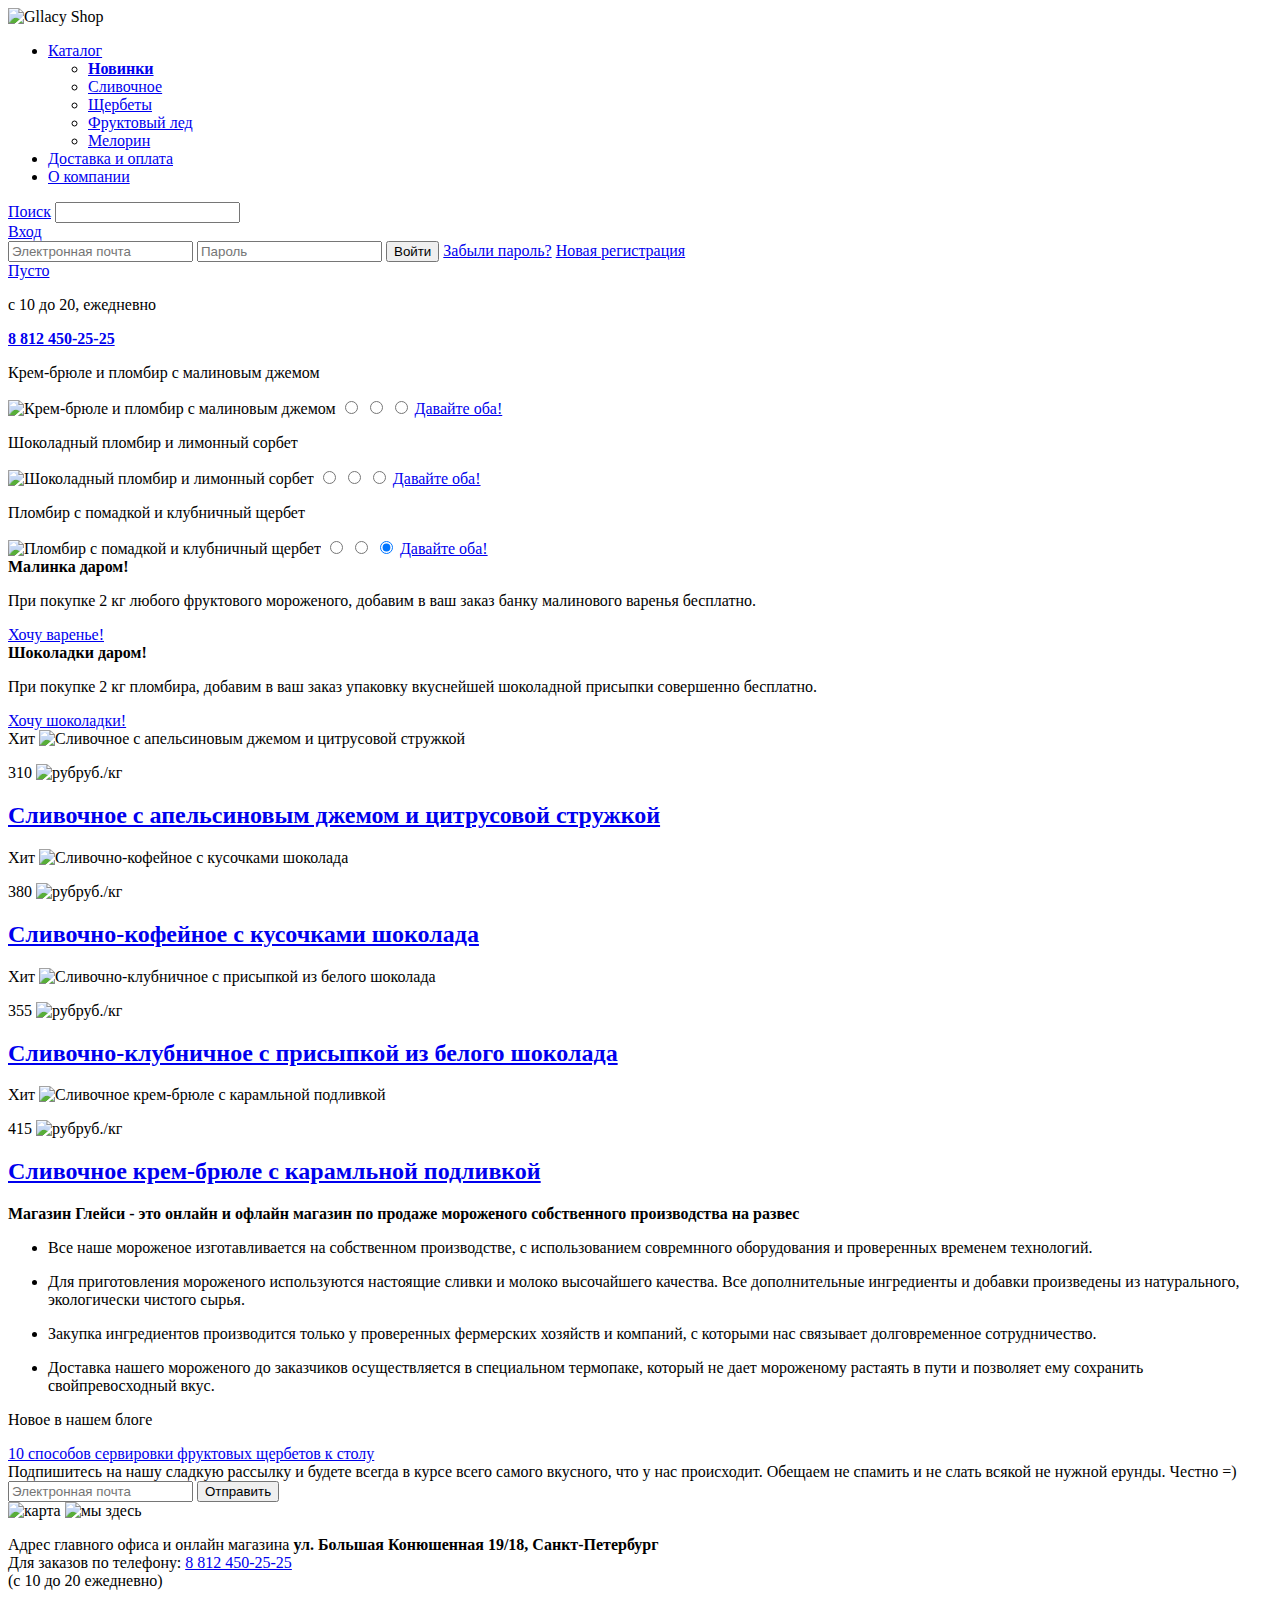
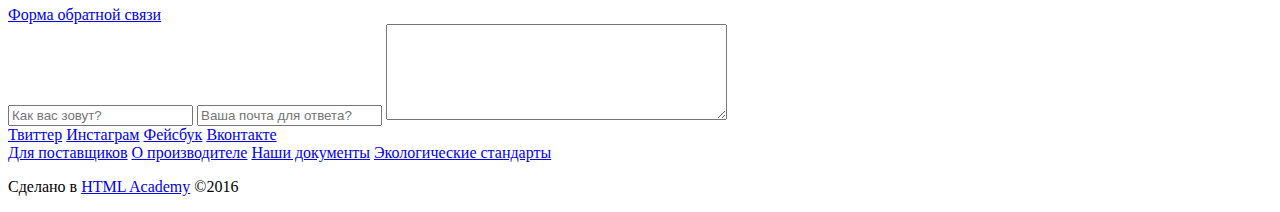
==== index.html @ 8a1d96fb "изменения" ====
<!DOCTYPE html>
<html lang="ru">
  <head>
    <meta charset="utf-8">
    <title>Gllacy Shop</title>
  </head>
  <body>
    <header class="main-header">
      <div class="container">
        <div class="main-logo">
          <img src="http://placehold.it/150x100" alt="Gllacy Shop">
        </div>
		<nav class="main-navigation">
		  <ul>
			<li>
			  <a href="#">Каталог</a>
			  <ul>
				<li>
				  <a href="#"><b>Новинки</b></a>
				</li>
				<li>
				  <a href="#">Сливочное</a>
				</li>
				<li>
				  <a href="#" class="catalog-activ">Щербеты</a>
				</li>
				<li>
				  <a href="#">Фруктовый лед</a>
				</li>
				<li>
				  <a href="#">Мелорин</a>
				</li>
			  </ul>
            </li>
            <li>
              <a href="#">Доставка и оплата</a>
            </li>
            <li>
              <a href="#">О компании</a>
            </li>
          </ul>
        </nav>
        <div class="user-block">
          <div class="search">
	        <a class="search" href="#"><span>Поиск</span></a>
            <label for="search" name="search" placeholder="Что ищем?">
              <input type="search" name="search" id="search">
            </label>
          </div>
          <div class="entrance">
            <a class="login" href="#">Вход</a>		  
            <form action="URL" method="post" class="entrance">
              <label for="email" name="email">
                <input type="email" name="email" id="email" required placeholder="Электронная почта">
              </label>
              <label for="password" name="password">
                <input type="text" name="password" id="password" required placeholder="Пароль">
              </label>
              <button type="submit" class="btn entrance-btn" value="Войти">Войти</button>
              <a href="#">Забыли пароль?</a> 
              <a href="#">Новая регистрация</a>            
            </form> 
          </div>  
          <div class="basket-list">
            <a class="basket" href="#">Пусто</a>
          </div>
        </div>
	    <section class="header-contacts">
          <p>с 10 до 20, ежедневно</p>
          <a href="tel:+78124502525"><b>8 812 450-25-25</b></a>
        </section>
      </div>
    </header>
    <main class="container">
	  <div class="main-slider" id="slider">
		<div class="slider-1">
		  <p>Крем-брюле и пломбир с малиновым джемом</p>
	      <img src="http://placehold.it/150x100" alt="Крем-брюле и пломбир с малиновым джемом">		     
		  <label for="slide-1" name="slider">
			<input type="radio" name="slider" id="slide-1" checked>
		  </label>
		  <label for="slide-2" name="slider">			
            <input type="radio" name="slider" id="slide-2">
		  </label>			  
		  <label for="slide-3" name="slider">			  
            <input type="radio" name="slider" id="slide-3">
		  </label>
          <a class="two" href="#">Давайте оба!</a>			
		</div>
		<div class="slider-1">
		  <p>Шоколадный пломбир и лимонный сорбет</p>
	      <img src="http://placehold.it/150x100" alt="Шоколадный пломбир и лимонный сорбет">		     
		  <label for="slide-1" name="slider">
			<input type="radio" name="slider" id="slide-1">
	      </label>
		  <label for="slide-2" name="slider">			
            <input type="radio" name="slider" id="slide-2" checked>
		  </label>			  
		  <label for="slide-3" name="slider">			  
            <input type="radio" name="slider" id="slide-3">
	      </label>
          <a class="two" href="#">Давайте оба!</a>			
		</div>
		<div class="slider-1">
		  <p>Пломбир с помадкой и клубничный щербет</p>
		  <img src="http://placehold.it/150x100" alt="Пломбир с помадкой и клубничный щербет">		     
		  <label for="slide-1" name="slider">
			<input type="radio" name="slider" id="slide-1">
		  </label>
		  <label for="slide-2" name="slider">			
            <input type="radio" name="slider" id="slide-2">
		  </label>			  
		  <label for="slide-3" name="slider">			  
            <input type="radio" name="slider" id="slide-3" checked>
		  </label>
          <a class="two" href="#">Давайте оба!</a>			
		</div>	      
      </div>     
      <section class="hits">
		<div class="hits-item">
		  <b class="hits-name">Малинка даром!</b>
          <p>При покупке 2 кг любого фруктового мороженого, добавим в ваш заказ банку малинового варенья бесплатно.</p>
          <a class="btn hits-btn" href="#">Хочу варенье!</a>
        </div>
        <div class="hits-item">
		  <b class="hits-name">Шоколадки даром!</b>
          <p>При покупке 2 кг пломбира, добавим в ваш заказ упаковку вкуснейшей шоколадной присыпки совершенно бесплатно.</p>
          <a class="btn hits-btn" href="#">Хочу шоколадки!</a>
        </div>
      </section>
      <section class="hit-items">
		<article>
		  <span class="hit">Хит</span>
          <img src="http://placehold.it/150x100" alt="Сливочное с апельсиновым джемом и цитрусовой стружкой">
		  <p>310 <img src="/img/ruble.png" class="ruble-img" alt="руб"><span class="dot">руб.</span>/кг</p> 
          <h2 class="hit-items-product"><a href="#" class="category">Сливочное с апельсиновым джемом и цитрусовой стружкой</a></h2>	
        </article>
        <article>
		  <span class="hit">Хит</span>
          <img src="http://placehold.it/150x100" alt="Сливочно-кофейное с кусочками шоколада">
          <p>380 <img src="/img/ruble.png" class="ruble-img" alt="руб"><span class="dot">руб.</span>/кг</p>
          <h2 class="hit-items-product"><a href="#" class="category">Сливочно-кофейное с кусочками шоколада</a></h2>
        </article>
        <article>
		  <span class="hit">Хит</span>
          <img src="http://placehold.it/150x100" alt="Сливочно-клубничное с присыпкой из белого шоколада">
          <p>355 <img src="/img/ruble.png" class="ruble-img" alt="руб"><span class="dot">руб.</span>/кг</p>
          <h2 class="hit-items-product"><a href="#" class="category">Сливочно-клубничное с присыпкой из белого шоколада</a></h2>
        </article>
        <article>
		  <span class="hit">Хит</span>
          <img src="http://placehold.it/150x100" alt="Сливочное крем-брюле с карамльной подливкой">
          <p>415 <img src="/img/ruble.png" class="ruble-img" alt="руб"><span class="dot">руб.</span>/кг</p>
          <h2 class="hit-items-product"><a href="#" class="category">Сливочное крем-брюле с карамльной подливкой</a></h2>
        </article>
      </section>
      <section class="features">
		<b class="feature-title">Магазин Глейси - это онлайн и офлайн магазин по продаже мороженого собственного производства на развес</b>
		  <ul>
			<li>
			  <p class="feature-item">Все наше мороженое изготавливается на собственном производстве, с использованием совремнного оборудования и проверенных временем технологий.</p>
            </li>
            <li>
              <p class="feature-item">Для приготовления мороженого используются настоящие сливки и молоко высочайшего качества. Все дополнительные ингредиенты и добавки произведены из натурального, экологически чистого сырья.</p>
            </li>
            <li>
              <p class="feature-item">Закупка ингредиентов производится только у проверенных фермерских хозяйств и компаний, с которыми нас связывает долговременное сотрудничество.</p>
            </li>
            <li>
              <p class="feature-item">Доставка нашего мороженого до заказчиков осуществляется в специальном термопаке, который не дает мороженому растаять в пути и позволяет ему сохранить свойпревосходный вкус.</p>
            </li>
	      </ul>
      </section>
      <article class="new">
		<p>Новое в нашем блоге</p>
		  <a href="#">10 способов сервировки фруктовых щербетов к столу</a>
      </article>
      <form class="feedback">
		<label for="email">Подпишитесь на нашу сладкую рассылку и будете всегда в курсе всего самого вкусного, что у нас происходит. Обещаем не спамить и не слать всякой не нужной ерунды. Честно =)</label>
        <input type="text" name="email" id="email" placeholder="Электронная почта">
        <button type="submit" value="Отправить">Отправить</button>
      </form>
	  <div class="map">
		<img src="http://placehold.it/150x100" alt="карта">
		<img src="http://placehold.it/150x100" alt="мы здесь">
	  </div>
      <div class="contacts">
		<p>Адрес главного офиса и онлайн магазина <b>ул. Большая Конюшенная 19/18, Санкт-Петербург</b><br>
           Для заказов по телефону:
          <a href="tel:+78124502525">8 812 450-25-25</a><br>
          (с 10 до 20 ежедневно)
		</p>
        <a class="btn contacts-btn" href="#">Форма обратной связи</a>
		<form action="URL" method="post">
		  <label for="user-name" name="user-name">
		    <input type="text" id="user-name" name="user-name" placeholder="Как вас зовут?">
		  </label>
		  <label for="user-email" name="user-email">
			<input type="email" id="user-email" name="user-email" placeholder="Ваша почта для ответа?">
		  </label>
		  <textarea rows="6" cols="40" name="user-text" placeholder="Напишите что-нибудь...">
		  </textarea>
		</form>
      </div>
    </main>
    <footer class="main-footer">
      <div class="container">
        <section class="footer-social">
          <a class="social-btn social-btn-tw" href="#">Твиттер</a>
          <a class="social-btn social-btn-inst" href="#">Инстаграм</a>
          <a class="social-btn social-btn-fb" href="#">Фейсбук</a>
          <a class="social-btn social-btn-vk" href="#">Вконтакте</a>        
        </section>
        <nav>
          <a href="#" class="activ">Для поставщиков</a>
          <a href="#">О производителе</a>
          <a href="#">Наши документы</a>
          <a href="#">Экологические стандарты</a>
        </nav>
        <section class="footer-copyright">
          <p>Сделано в
            <a class="btn" href="https://htmlacademy.ru">HTML Academy</a>
            <span class="ruble_sign">&copy;</span>2016
	      </p>
        </section>
	  </div>
    </footer>
  </body>
</html>
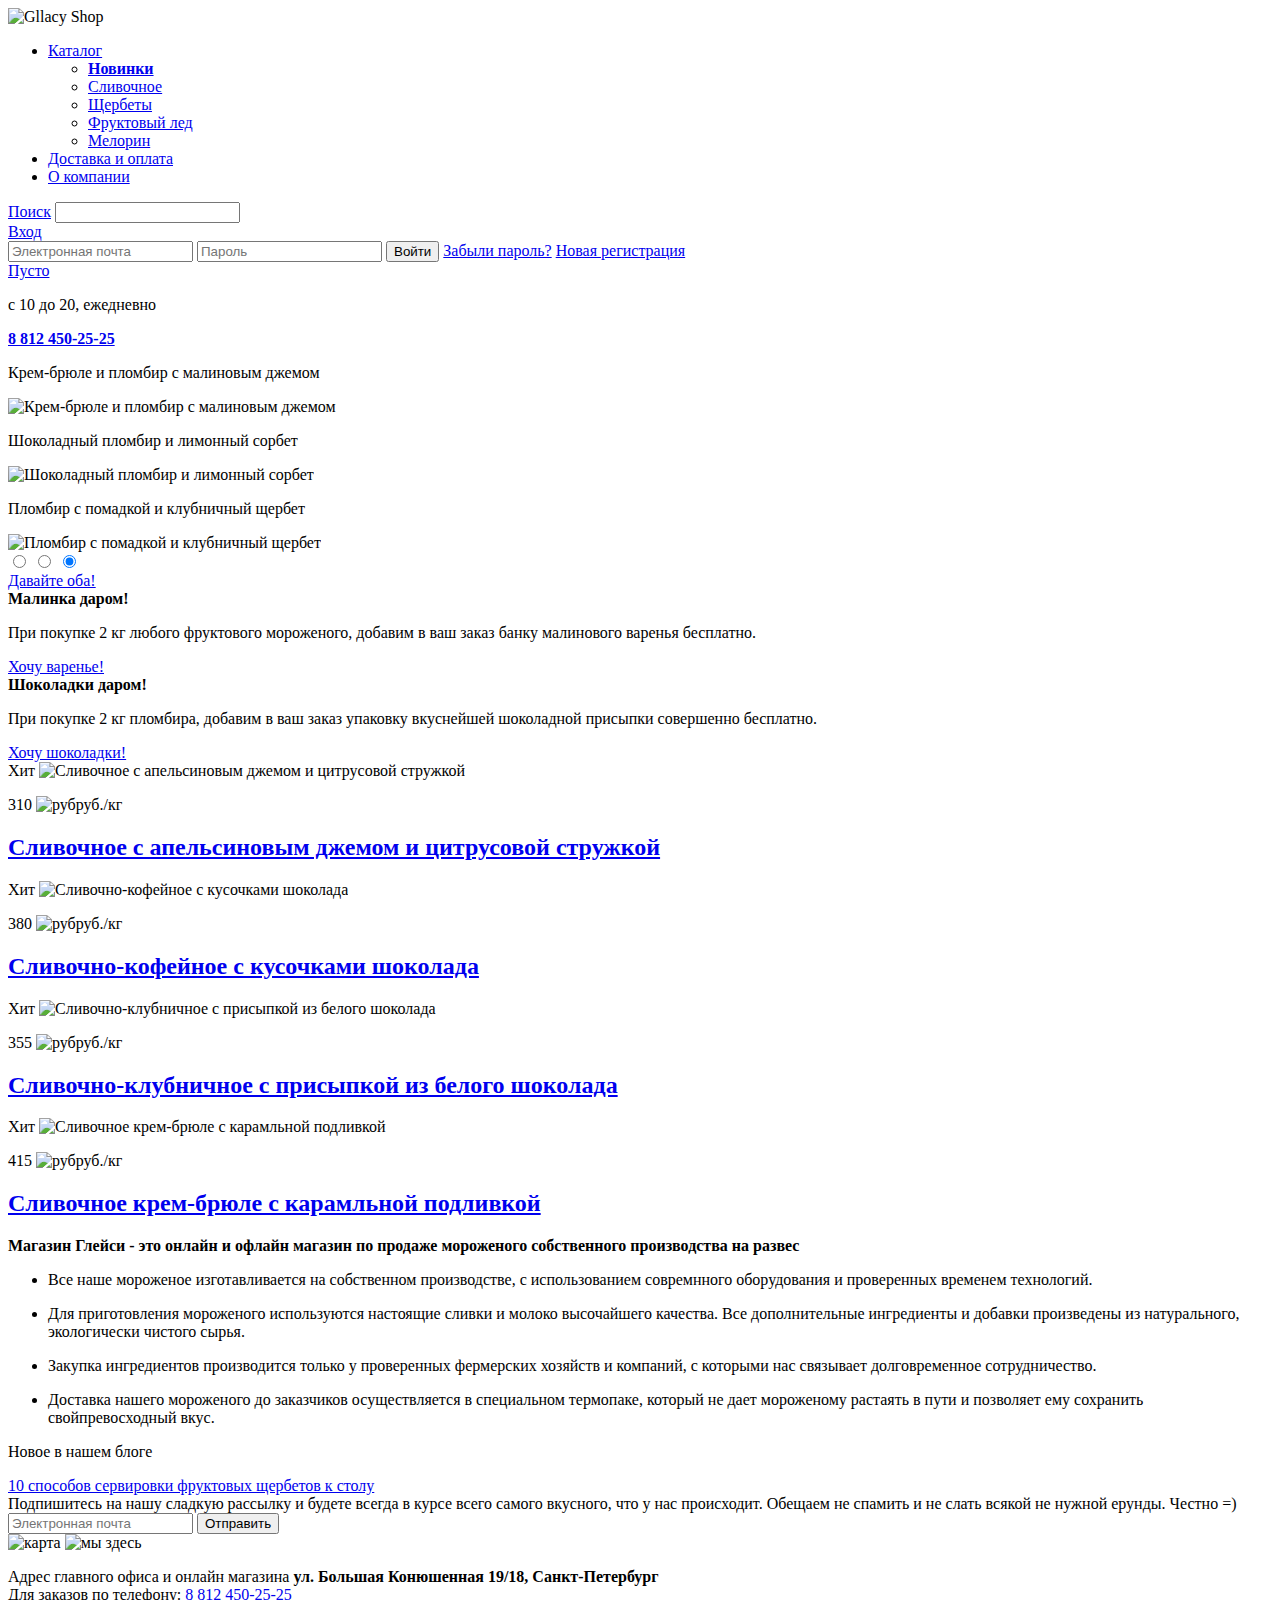
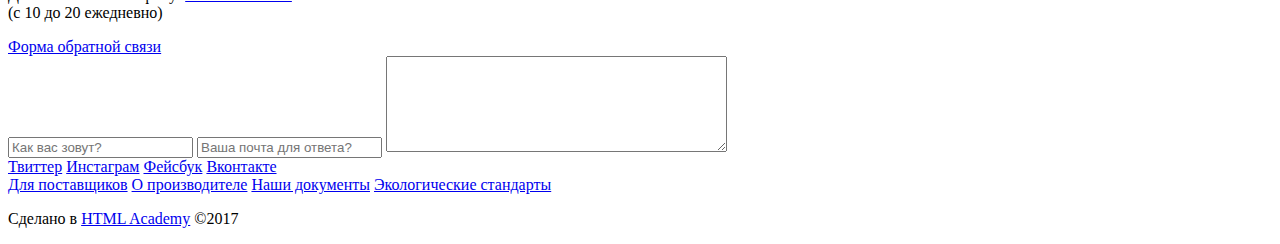
==== commit c914cd0a: "исправления2" ====
--- a/index.html
+++ b/index.html
@@ -1,229 +1,213 @@
 <!DOCTYPE html>
 <html lang="ru">
-  <head>
-    <meta charset="utf-8">
-    <title>Gllacy Shop</title>
-  </head>
-  <body>
-    <header class="main-header">
-      <div class="container">
-        <div class="main-logo">
-          <img src="http://placehold.it/150x100" alt="Gllacy Shop">
+
+<head>
+  <meta charset="utf-8">
+  <title>Gllacy Shop</title>
+</head>
+
+<body>
+  <header class="main-header">
+    <div class="container">
+      <div class="main-logo">
+        <img src="http://placehold.it/150x100" alt="Gllacy Shop">
+      </div>
+      <nav class="main-navigation">
+        <ul>
+          <li>
+            <a href="#">Каталог</a>
+            <ul>
+              <li>
+                <a href="#"><b>Новинки</b></a>
+              </li>
+              <li>
+                <a href="#">Сливочное</a>
+              </li>
+              <li>
+                <a href="#" class="catalog-activ">Щербеты</a>
+              </li>
+              <li>
+                <a href="#">Фруктовый лед</a>
+              </li>
+              <li>
+                <a href="#">Мелорин</a>
+              </li>
+            </ul>
+          </li>
+          <li>
+            <a href="#">Доставка и оплата</a>
+          </li>
+          <li>
+            <a href="#">О компании</a>
+          </li>
+        </ul>
+      </nav>
+      <div class="user-block">
+        <div class="search">
+          <a class="search" href="#"><span>Поиск</span></a>
+          <label for="search" name="search" placeholder="Что ищем?">
+            <input type="search" name="search" id="search">
+          </label>
         </div>
-		<nav class="main-navigation">
-		  <ul>
-			<li>
-			  <a href="#">Каталог</a>
-			  <ul>
-				<li>
-				  <a href="#"><b>Новинки</b></a>
-				</li>
-				<li>
-				  <a href="#">Сливочное</a>
-				</li>
-				<li>
-				  <a href="#" class="catalog-activ">Щербеты</a>
-				</li>
-				<li>
-				  <a href="#">Фруктовый лед</a>
-				</li>
-				<li>
-				  <a href="#">Мелорин</a>
-				</li>
-			  </ul>
-            </li>
-            <li>
-              <a href="#">Доставка и оплата</a>
-            </li>
-            <li>
-              <a href="#">О компании</a>
-            </li>
-          </ul>
-        </nav>
-        <div class="user-block">
-          <div class="search">
-	        <a class="search" href="#"><span>Поиск</span></a>
-            <label for="search" name="search" placeholder="Что ищем?">
-              <input type="search" name="search" id="search">
+        <div class="entrance">
+          <a class="login" href="#">Вход</a>
+          <form action="URL" method="post" class="entrance">
+            <label for="email" name="email">
+              <input type="email" name="email" id="email" required placeholder="Электронная почта">
             </label>
-          </div>
-          <div class="entrance">
-            <a class="login" href="#">Вход</a>		  
-            <form action="URL" method="post" class="entrance">
-              <label for="email" name="email">
-                <input type="email" name="email" id="email" required placeholder="Электронная почта">
-              </label>
-              <label for="password" name="password">
-                <input type="text" name="password" id="password" required placeholder="Пароль">
-              </label>
-              <button type="submit" class="btn entrance-btn" value="Войти">Войти</button>
-              <a href="#">Забыли пароль?</a> 
-              <a href="#">Новая регистрация</a>            
-            </form> 
-          </div>  
-          <div class="basket-list">
-            <a class="basket" href="#">Пусто</a>
-          </div>
+            <label for="password" name="password">
+              <input type="text" name="password" id="password" required placeholder="Пароль">
+            </label>
+            <button type="submit" class="btn entrance-btn" value="Войти">Войти</button>
+            <a href="#">Забыли пароль?</a>
+            <a href="#">Новая регистрация</a>
+          </form>
         </div>
-	    <section class="header-contacts">
-          <p>с 10 до 20, ежедневно</p>
-          <a href="tel:+78124502525"><b>8 812 450-25-25</b></a>
-        </section>
-      </div>
-    </header>
-    <main class="container">
-	  <div class="main-slider" id="slider">
-		<div class="slider-1">
-		  <p>Крем-брюле и пломбир с малиновым джемом</p>
-	      <img src="http://placehold.it/150x100" alt="Крем-брюле и пломбир с малиновым джемом">		     
-		  <label for="slide-1" name="slider">
-			<input type="radio" name="slider" id="slide-1" checked>
-		  </label>
-		  <label for="slide-2" name="slider">			
-            <input type="radio" name="slider" id="slide-2">
-		  </label>			  
-		  <label for="slide-3" name="slider">			  
-            <input type="radio" name="slider" id="slide-3">
-		  </label>
-          <a class="two" href="#">Давайте оба!</a>			
-		</div>
-		<div class="slider-1">
-		  <p>Шоколадный пломбир и лимонный сорбет</p>
-	      <img src="http://placehold.it/150x100" alt="Шоколадный пломбир и лимонный сорбет">		     
-		  <label for="slide-1" name="slider">
-			<input type="radio" name="slider" id="slide-1">
-	      </label>
-		  <label for="slide-2" name="slider">			
-            <input type="radio" name="slider" id="slide-2" checked>
-		  </label>			  
-		  <label for="slide-3" name="slider">			  
-            <input type="radio" name="slider" id="slide-3">
-	      </label>
-          <a class="two" href="#">Давайте оба!</a>			
-		</div>
-		<div class="slider-1">
-		  <p>Пломбир с помадкой и клубничный щербет</p>
-		  <img src="http://placehold.it/150x100" alt="Пломбир с помадкой и клубничный щербет">		     
-		  <label for="slide-1" name="slider">
-			<input type="radio" name="slider" id="slide-1">
-		  </label>
-		  <label for="slide-2" name="slider">			
-            <input type="radio" name="slider" id="slide-2">
-		  </label>			  
-		  <label for="slide-3" name="slider">			  
-            <input type="radio" name="slider" id="slide-3" checked>
-		  </label>
-          <a class="two" href="#">Давайте оба!</a>			
-		</div>	      
-      </div>     
-      <section class="hits">
-		<div class="hits-item">
-		  <b class="hits-name">Малинка даром!</b>
-          <p>При покупке 2 кг любого фруктового мороженого, добавим в ваш заказ банку малинового варенья бесплатно.</p>
-          <a class="btn hits-btn" href="#">Хочу варенье!</a>
+        <div class="basket-list">
+          <a class="basket" href="#">Пусто</a>
         </div>
-        <div class="hits-item">
-		  <b class="hits-name">Шоколадки даром!</b>
-          <p>При покупке 2 кг пломбира, добавим в ваш заказ упаковку вкуснейшей шоколадной присыпки совершенно бесплатно.</p>
-          <a class="btn hits-btn" href="#">Хочу шоколадки!</a>
-        </div>
+      </div>
+      <section class="header-contacts">
+        <p>с 10 до 20, ежедневно</p>
+        <a href="tel:+78124502525"><b>8 812 450-25-25</b></a>
       </section>
-      <section class="hit-items">
-		<article>
-		  <span class="hit">Хит</span>
-          <img src="http://placehold.it/150x100" alt="Сливочное с апельсиновым джемом и цитрусовой стружкой">
-		  <p>310 <img src="/img/ruble.png" class="ruble-img" alt="руб"><span class="dot">руб.</span>/кг</p> 
-          <h2 class="hit-items-product"><a href="#" class="category">Сливочное с апельсиновым джемом и цитрусовой стружкой</a></h2>	
-        </article>
-        <article>
-		  <span class="hit">Хит</span>
-          <img src="http://placehold.it/150x100" alt="Сливочно-кофейное с кусочками шоколада">
-          <p>380 <img src="/img/ruble.png" class="ruble-img" alt="руб"><span class="dot">руб.</span>/кг</p>
-          <h2 class="hit-items-product"><a href="#" class="category">Сливочно-кофейное с кусочками шоколада</a></h2>
-        </article>
-        <article>
-		  <span class="hit">Хит</span>
-          <img src="http://placehold.it/150x100" alt="Сливочно-клубничное с присыпкой из белого шоколада">
-          <p>355 <img src="/img/ruble.png" class="ruble-img" alt="руб"><span class="dot">руб.</span>/кг</p>
-          <h2 class="hit-items-product"><a href="#" class="category">Сливочно-клубничное с присыпкой из белого шоколада</a></h2>
-        </article>
-        <article>
-		  <span class="hit">Хит</span>
-          <img src="http://placehold.it/150x100" alt="Сливочное крем-брюле с карамльной подливкой">
-          <p>415 <img src="/img/ruble.png" class="ruble-img" alt="руб"><span class="dot">руб.</span>/кг</p>
-          <h2 class="hit-items-product"><a href="#" class="category">Сливочное крем-брюле с карамльной подливкой</a></h2>
-        </article>
+    </div>
+  </header>
+  <main class="container">
+    <div class="main-slider" id="slider">
+      <div class="slider-1">
+        <p>Крем-брюле и пломбир с малиновым джемом</p>
+        <img src="http://placehold.it/150x100" alt="Крем-брюле и пломбир с малиновым джемом">
+      </div>
+      <div class="slider-1">
+        <p>Шоколадный пломбир и лимонный сорбет</p>
+        <img src="http://placehold.it/150x100" alt="Шоколадный пломбир и лимонный сорбет">
+      </div>
+      <div class="slider-1">
+        <p>Пломбир с помадкой и клубничный щербет</p>
+        <img src="http://placehold.it/150x100" alt="Пломбир с помадкой и клубничный щербет">
+      </div>
+      <div class="slider-radio">
+        <label for="slide-1" name="slider">
+			    <input type="radio" name="slider" id="slide-1">
+		    </label>
+        <label for="slide-2" name="slider">
+          <input type="radio" name="slider" id="slide-2">
+		    </label>
+        <label for="slide-3" name="slider">
+          <input type="radio" name="slider" id="slide-3" checked>
+		    </label>
+      </div>
+      <a class="two" href="#">Давайте оба!</a>
+    </div>
+    <section class="hits">
+      <div class="hits-item">
+        <b class="hits-name">Малинка даром!</b>
+        <p>При покупке 2 кг любого фруктового мороженого, добавим в ваш заказ банку малинового варенья бесплатно.</p>
+        <a class="btn hits-btn" href="#">Хочу варенье!</a>
+      </div>
+      <div class="hits-item">
+        <b class="hits-name">Шоколадки даром!</b>
+        <p>При покупке 2 кг пломбира, добавим в ваш заказ упаковку вкуснейшей шоколадной присыпки совершенно бесплатно.</p>
+        <a class="btn hits-btn" href="#">Хочу шоколадки!</a>
+      </div>
+    </section>
+    <section class="hit-items">
+      <article>
+        <span class="hit">Хит</span>
+        <img src="http://placehold.it/150x100" alt="Сливочное с апельсиновым джемом и цитрусовой стружкой">
+        <p>310 <img src="/img/ruble.png" class="ruble-img" alt="руб"><span class="dot">руб.</span>/кг</p>
+        <h2 class="hit-items-product"><a href="#" class="category">Сливочное с апельсиновым джемом и цитрусовой стружкой</a></h2>
+      </article>
+      <article>
+        <span class="hit">Хит</span>
+        <img src="http://placehold.it/150x100" alt="Сливочно-кофейное с кусочками шоколада">
+        <p>380 <img src="/img/ruble.png" class="ruble-img" alt="руб"><span class="dot">руб.</span>/кг</p>
+        <h2 class="hit-items-product"><a href="#" class="category">Сливочно-кофейное с кусочками шоколада</a></h2>
+      </article>
+      <article>
+        <span class="hit">Хит</span>
+        <img src="http://placehold.it/150x100" alt="Сливочно-клубничное с присыпкой из белого шоколада">
+        <p>355 <img src="/img/ruble.png" class="ruble-img" alt="руб"><span class="dot">руб.</span>/кг</p>
+        <h2 class="hit-items-product"><a href="#" class="category">Сливочно-клубничное с присыпкой из белого шоколада</a></h2>
+      </article>
+      <article>
+        <span class="hit">Хит</span>
+        <img src="http://placehold.it/150x100" alt="Сливочное крем-брюле с карамльной подливкой">
+        <p>415 <img src="/img/ruble.png" class="ruble-img" alt="руб"><span class="dot">руб.</span>/кг</p>
+        <h2 class="hit-items-product"><a href="#" class="category">Сливочное крем-брюле с карамльной подливкой</a></h2>
+      </article>
+    </section>
+    <section class="features">
+      <b class="feature-title">Магазин Глейси - это онлайн и офлайн магазин по продаже мороженого собственного производства на развес</b>
+      <ul>
+        <li>
+          <p class="feature-item">Все наше мороженое изготавливается на собственном производстве, с использованием совремнного оборудования и проверенных временем технологий.</p>
+        </li>
+        <li>
+          <p class="feature-item">Для приготовления мороженого используются настоящие сливки и молоко высочайшего качества. Все дополнительные ингредиенты и добавки произведены из натурального, экологически чистого сырья.</p>
+        </li>
+        <li>
+          <p class="feature-item">Закупка ингредиентов производится только у проверенных фермерских хозяйств и компаний, с которыми нас связывает долговременное сотрудничество.</p>
+        </li>
+        <li>
+          <p class="feature-item">Доставка нашего мороженого до заказчиков осуществляется в специальном термопаке, который не дает мороженому растаять в пути и позволяет ему сохранить свойпревосходный вкус.</p>
+        </li>
+      </ul>
+    </section>
+    <article class="new">
+      <p>Новое в нашем блоге</p>
+      <a href="#">10 способов сервировки фруктовых щербетов к столу</a>
+    </article>
+    <form class="feedback">
+      <label for="email">Подпишитесь на нашу сладкую рассылку и будете всегда в курсе всего самого вкусного, что у нас происходит. Обещаем не спамить и не слать всякой не нужной ерунды. Честно =)
+        <input type="text" name="email" id="email" placeholder="Электронная почта">
+      </label>
+      <button type="submit" value="Отправить">Отправить</button>
+    </form>
+    <div class="map">
+      <img src="http://placehold.it/150x100" alt="карта">
+      <img src="http://placehold.it/150x100" alt="мы здесь">
+    </div>
+    <div class="contacts">
+      <p>Адрес главного офиса и онлайн магазина <b>ул. Большая Конюшенная 19/18, Санкт-Петербург</b><br> Для заказов по телефону:
+        <a href="tel:+78124502525">8 812 450-25-25</a><br> (с 10 до 20 ежедневно)
+      </p>
+      <a class="btn contacts-btn" href="#">Форма обратной связи</a>
+      <form action="URL" method="post">
+        <label for="user-name" name="user-name">
+		      <input type="text" id="user-name" name="user-name" placeholder="Как вас зовут?">
+		    </label>
+        <label for="user-email" name="user-email">
+			    <input type="email" id="user-email" name="user-email" placeholder="Ваша почта для ответа?">
+		    </label>
+        <textarea rows="6" cols="40" name="user-text" placeholder="Напишите что-нибудь...">
+		    </textarea>
+      </form>
+    </div>
+  </main>
+  <footer class="main-footer">
+    <div class="container">
+      <section class="footer-social">
+        <a class="social-btn social-btn-tw" href="#">Твиттер</a>
+        <a class="social-btn social-btn-inst" href="#">Инстаграм</a>
+        <a class="social-btn social-btn-fb" href="#">Фейсбук</a>
+        <a class="social-btn social-btn-vk" href="#">Вконтакте</a>
       </section>
-      <section class="features">
-		<b class="feature-title">Магазин Глейси - это онлайн и офлайн магазин по продаже мороженого собственного производства на развес</b>
-		  <ul>
-			<li>
-			  <p class="feature-item">Все наше мороженое изготавливается на собственном производстве, с использованием совремнного оборудования и проверенных временем технологий.</p>
-            </li>
-            <li>
-              <p class="feature-item">Для приготовления мороженого используются настоящие сливки и молоко высочайшего качества. Все дополнительные ингредиенты и добавки произведены из натурального, экологически чистого сырья.</p>
-            </li>
-            <li>
-              <p class="feature-item">Закупка ингредиентов производится только у проверенных фермерских хозяйств и компаний, с которыми нас связывает долговременное сотрудничество.</p>
-            </li>
-            <li>
-              <p class="feature-item">Доставка нашего мороженого до заказчиков осуществляется в специальном термопаке, который не дает мороженому растаять в пути и позволяет ему сохранить свойпревосходный вкус.</p>
-            </li>
-	      </ul>
+      <nav>
+        <a href="#" class="activ">Для поставщиков</a>
+        <a href="#">О производителе</a>
+        <a href="#">Наши документы</a>
+        <a href="#">Экологические стандарты</a>
+      </nav>
+      <section class="footer-copyright">
+        <p>Сделано в
+          <a class="btn" href="https://htmlacademy.ru">HTML Academy</a>
+          <span class="ruble_sign">&copy;</span>2017
+        </p>
       </section>
-      <article class="new">
-		<p>Новое в нашем блоге</p>
-		  <a href="#">10 способов сервировки фруктовых щербетов к столу</a>
-      </article>
-      <form class="feedback">
-		<label for="email">Подпишитесь на нашу сладкую рассылку и будете всегда в курсе всего самого вкусного, что у нас происходит. Обещаем не спамить и не слать всякой не нужной ерунды. Честно =)</label>
-        <input type="text" name="email" id="email" placeholder="Электронная почта">
-        <button type="submit" value="Отправить">Отправить</button>
-      </form>
-	  <div class="map">
-		<img src="http://placehold.it/150x100" alt="карта">
-		<img src="http://placehold.it/150x100" alt="мы здесь">
-	  </div>
-      <div class="contacts">
-		<p>Адрес главного офиса и онлайн магазина <b>ул. Большая Конюшенная 19/18, Санкт-Петербург</b><br>
-           Для заказов по телефону:
-          <a href="tel:+78124502525">8 812 450-25-25</a><br>
-          (с 10 до 20 ежедневно)
-		</p>
-        <a class="btn contacts-btn" href="#">Форма обратной связи</a>
-		<form action="URL" method="post">
-		  <label for="user-name" name="user-name">
-		    <input type="text" id="user-name" name="user-name" placeholder="Как вас зовут?">
-		  </label>
-		  <label for="user-email" name="user-email">
-			<input type="email" id="user-email" name="user-email" placeholder="Ваша почта для ответа?">
-		  </label>
-		  <textarea rows="6" cols="40" name="user-text" placeholder="Напишите что-нибудь...">
-		  </textarea>
-		</form>
-      </div>
-    </main>
-    <footer class="main-footer">
-      <div class="container">
-        <section class="footer-social">
-          <a class="social-btn social-btn-tw" href="#">Твиттер</a>
-          <a class="social-btn social-btn-inst" href="#">Инстаграм</a>
-          <a class="social-btn social-btn-fb" href="#">Фейсбук</a>
-          <a class="social-btn social-btn-vk" href="#">Вконтакте</a>        
-        </section>
-        <nav>
-          <a href="#" class="activ">Для поставщиков</a>
-          <a href="#">О производителе</a>
-          <a href="#">Наши документы</a>
-          <a href="#">Экологические стандарты</a>
-        </nav>
-        <section class="footer-copyright">
-          <p>Сделано в
-            <a class="btn" href="https://htmlacademy.ru">HTML Academy</a>
-            <span class="ruble_sign">&copy;</span>2016
-	      </p>
-        </section>
-	  </div>
-    </footer>
-  </body>
+    </div>
+  </footer>
+</body>
+
 </html>
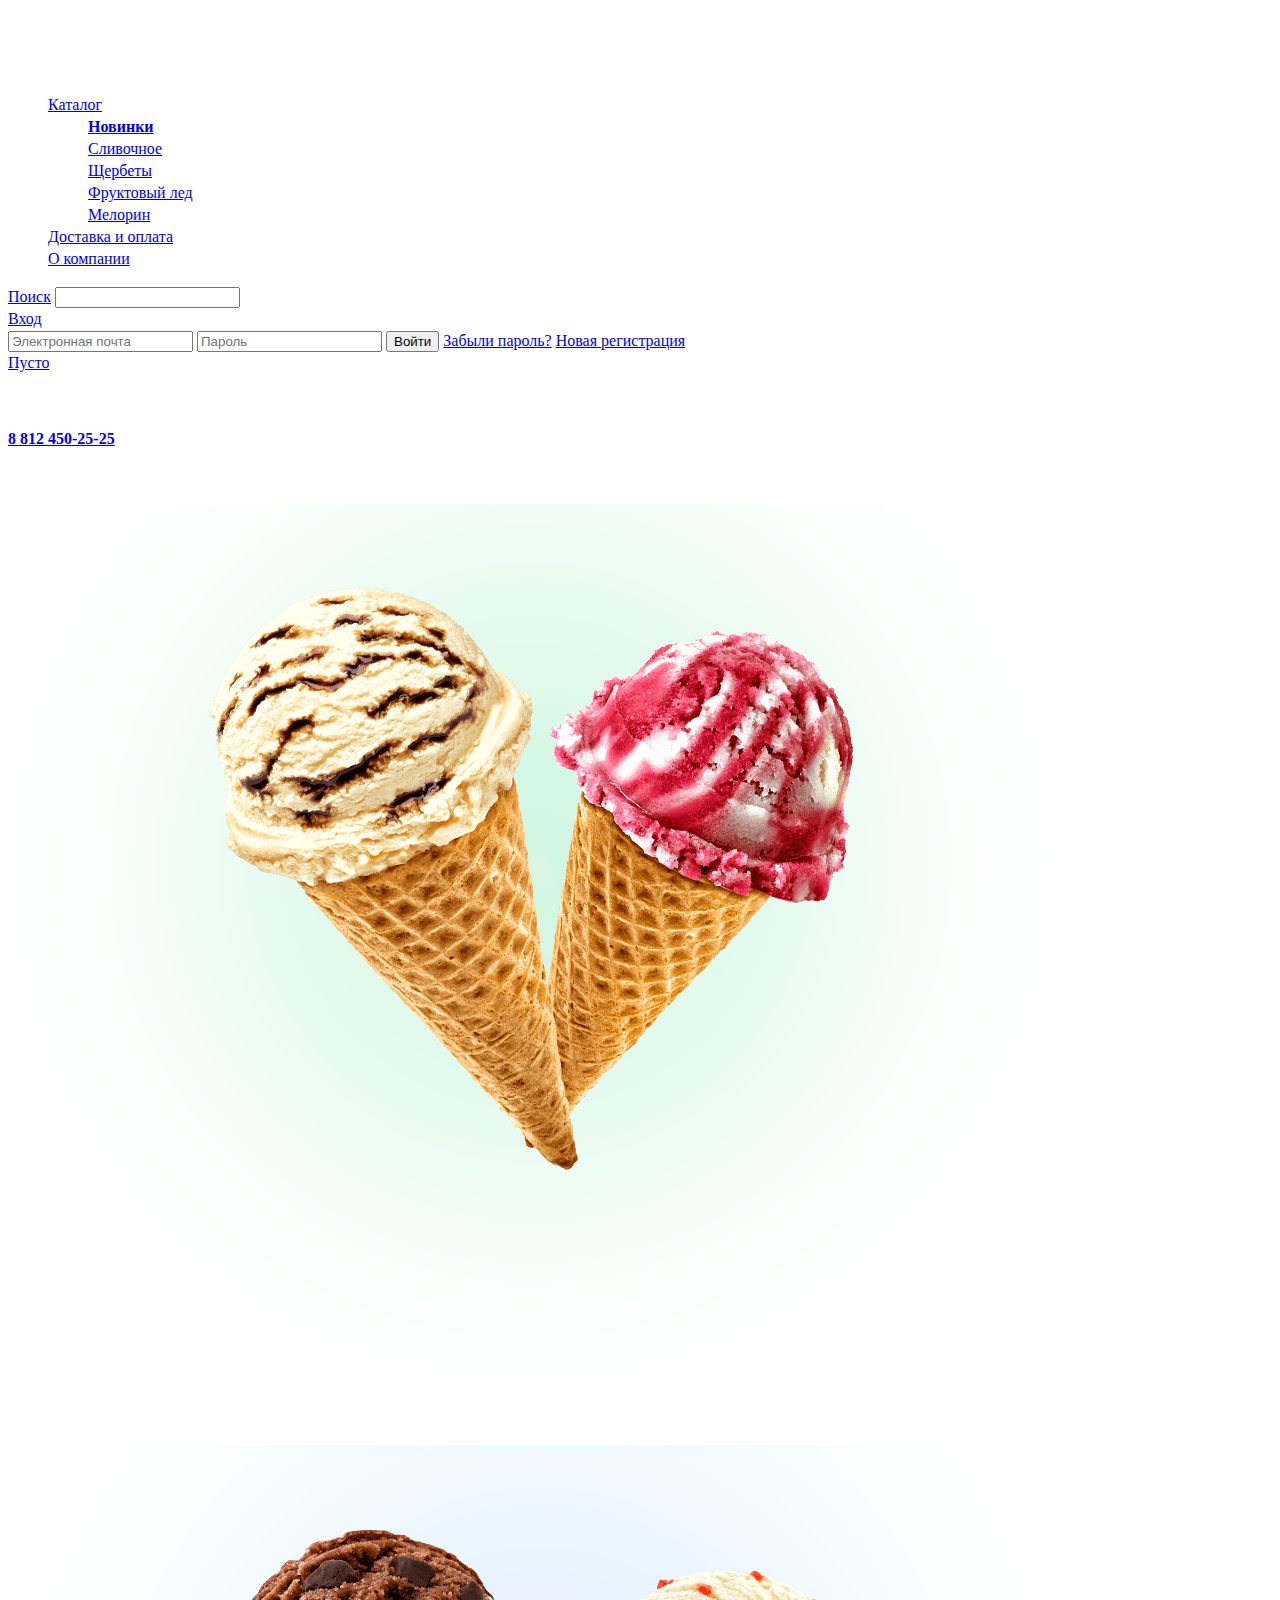
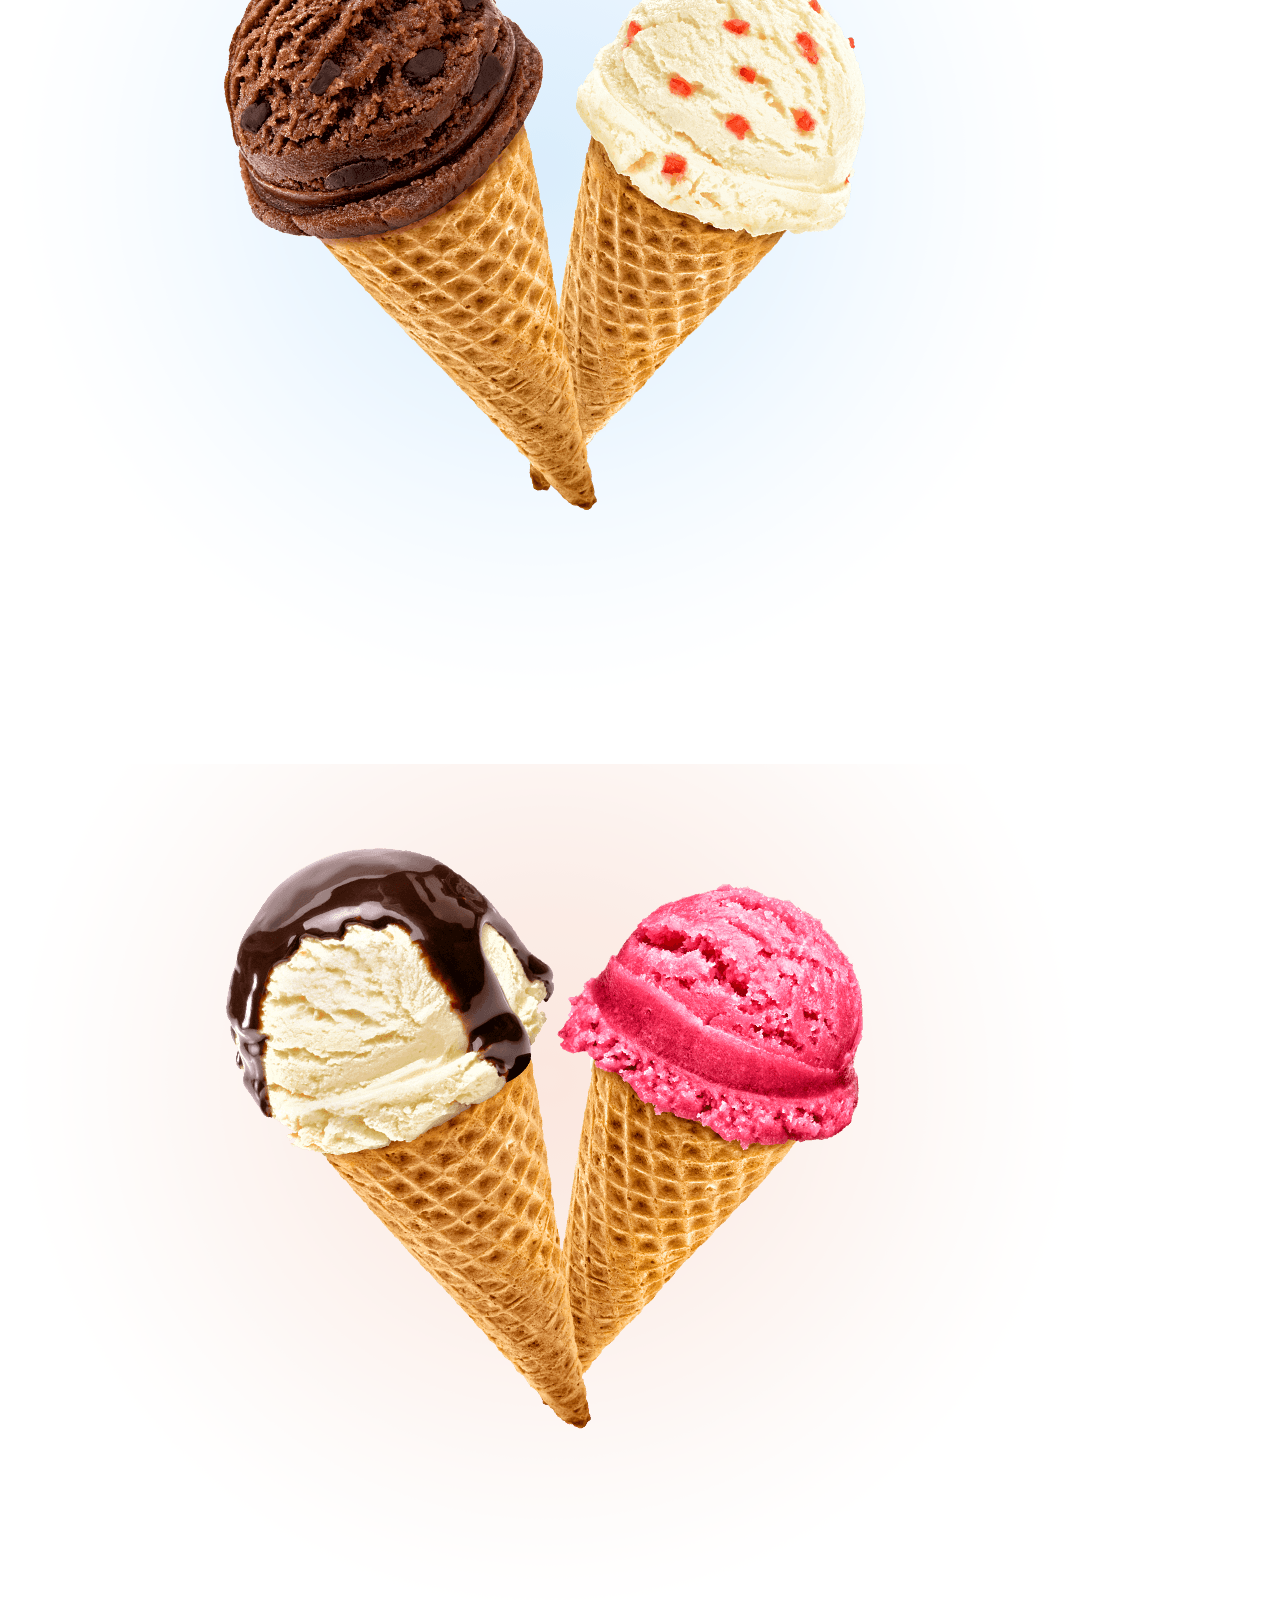
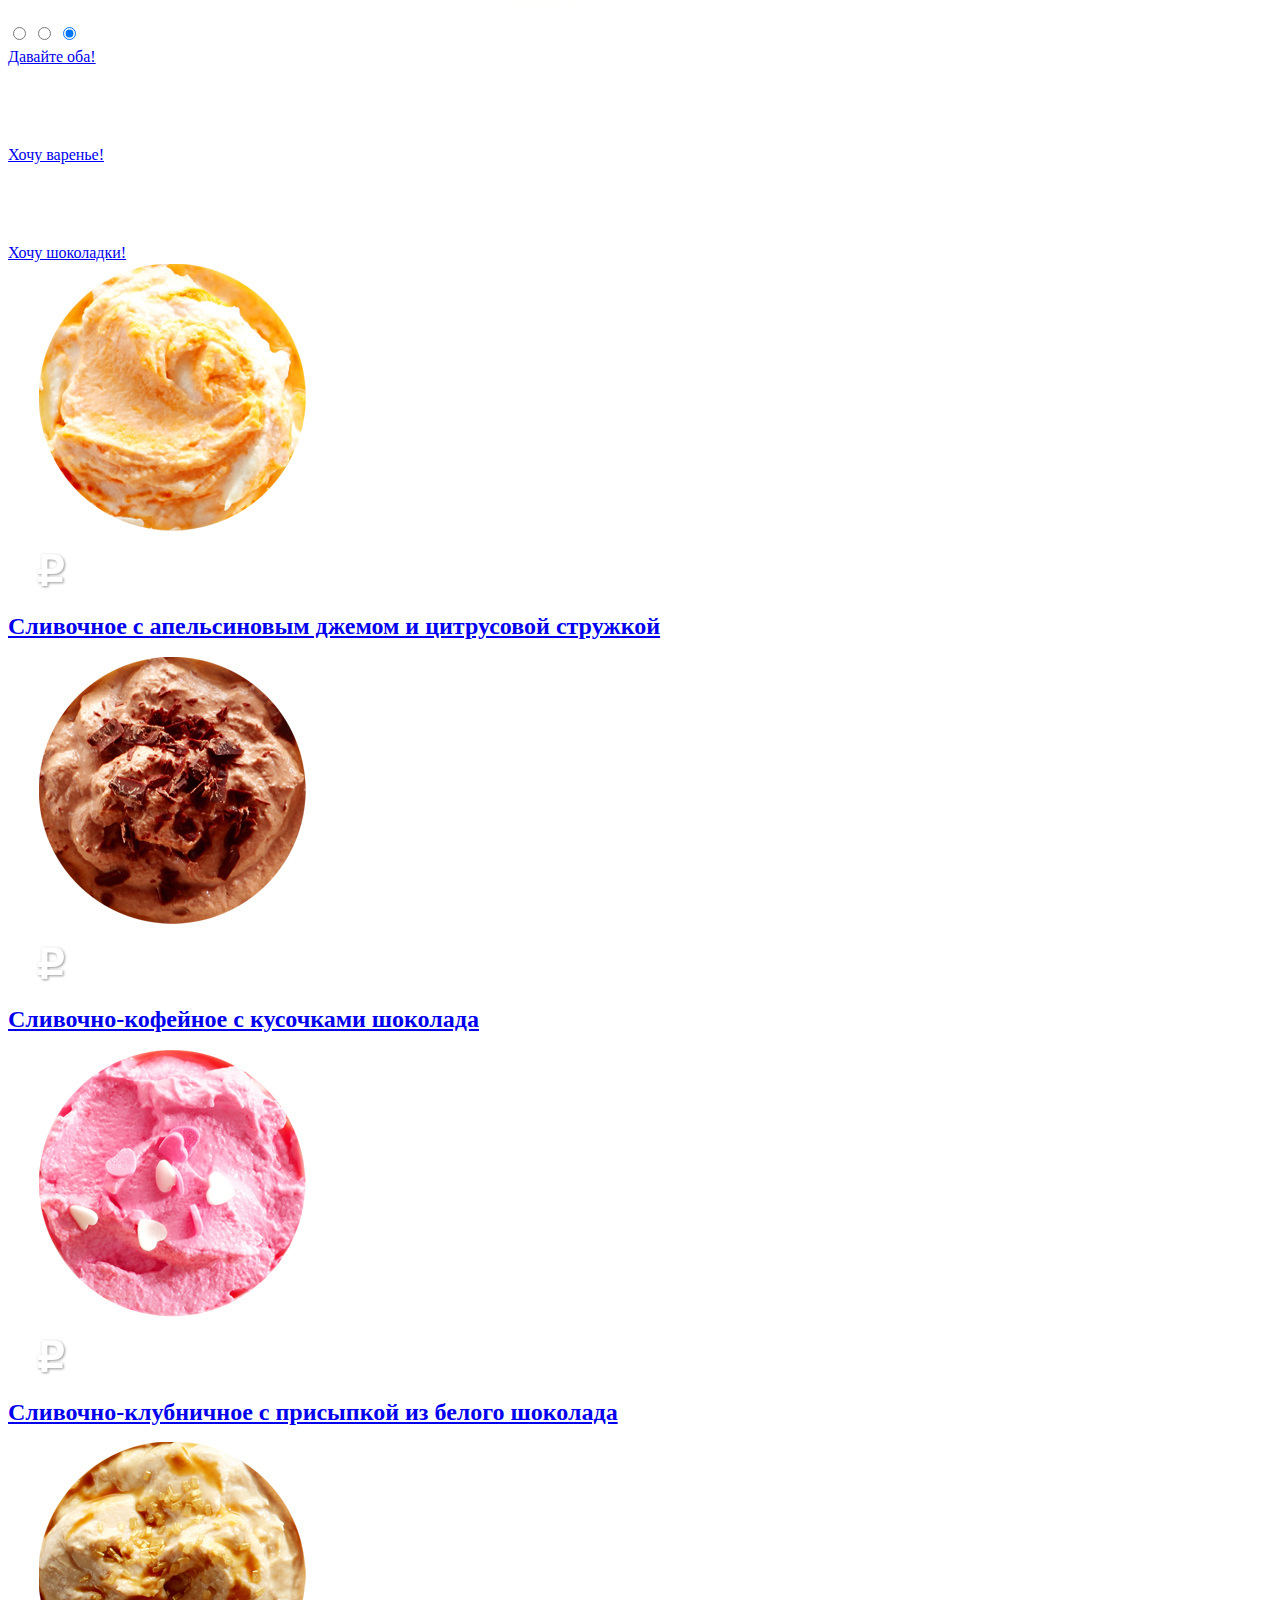
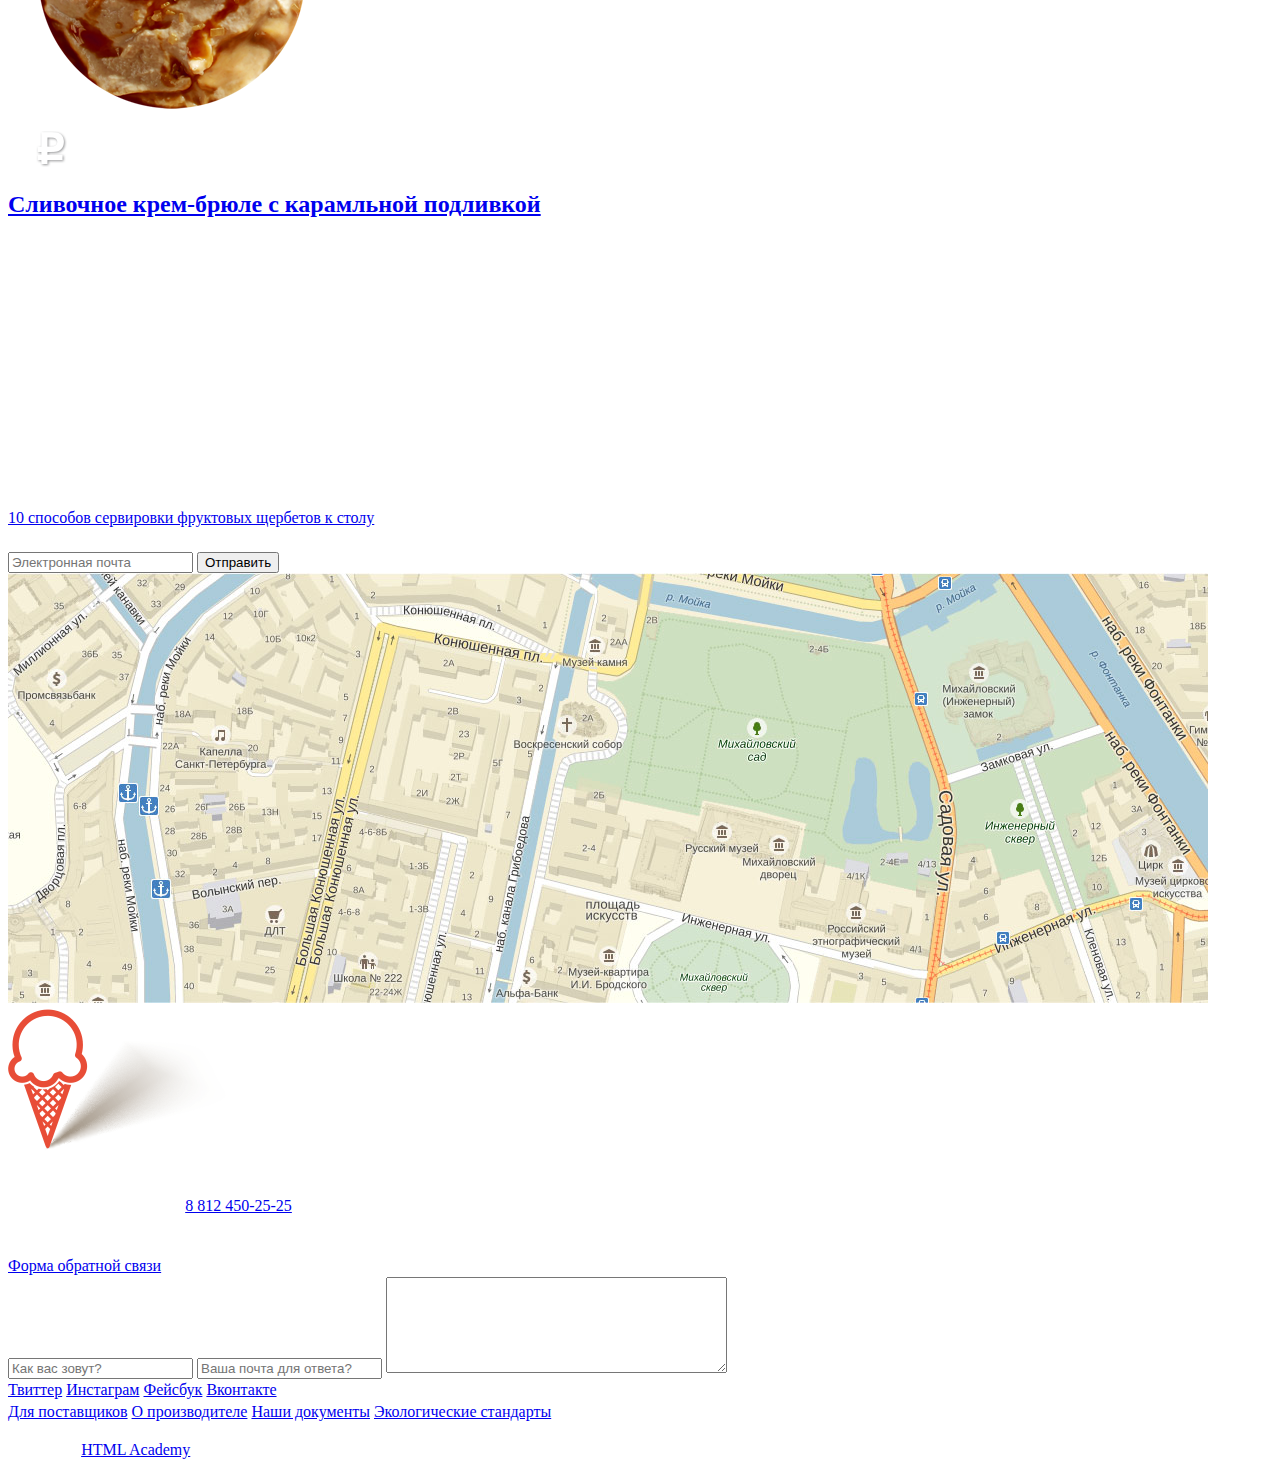
==== commit 4290e916: "fotoshop y style" ====
--- a/index.html
+++ b/index.html
@@ -4,13 +4,14 @@
 <head>
   <meta charset="utf-8">
   <title>Gllacy Shop</title>
+  <link href="css/style.css" rel="stylesheet">
 </head>
 
 <body>
   <header class="main-header">
     <div class="container">
       <div class="main-logo">
-        <img src="http://placehold.it/150x100" alt="Gllacy Shop">
+        <img src="img/logo.png" alt="Gllacy Shop">
       </div>
       <nav class="main-navigation">
         <ul>
@@ -77,26 +78,26 @@
     <div class="main-slider" id="slider">
       <div class="slider-1">
         <p>Крем-брюле и пломбир с малиновым джемом</p>
-        <img src="http://placehold.it/150x100" alt="Крем-брюле и пломбир с малиновым джемом">
-      </div>
-      <div class="slider-1">
+        <img src="img/ice1.png" alt="Крем-брюле и пломбир с малиновым джемом">
+      </div>
+      <div class="slider-2">
         <p>Шоколадный пломбир и лимонный сорбет</p>
-        <img src="http://placehold.it/150x100" alt="Шоколадный пломбир и лимонный сорбет">
-      </div>
-      <div class="slider-1">
+        <img src="img/ice2.png" alt="Шоколадный пломбир и лимонный сорбет">
+      </div>
+      <div class="slider-3">
         <p>Пломбир с помадкой и клубничный щербет</p>
-        <img src="http://placehold.it/150x100" alt="Пломбир с помадкой и клубничный щербет">
+        <img src="img/ice3.png" alt="Пломбир с помадкой и клубничный щербет">
       </div>
       <div class="slider-radio">
         <label for="slide-1" name="slider">
-			    <input type="radio" name="slider" id="slide-1">
-		    </label>
+          <input type="radio" name="slider" id="slide-1">
+        </label>
         <label for="slide-2" name="slider">
           <input type="radio" name="slider" id="slide-2">
-		    </label>
+        </label>
         <label for="slide-3" name="slider">
           <input type="radio" name="slider" id="slide-3" checked>
-		    </label>
+        </label>
       </div>
       <a class="two" href="#">Давайте оба!</a>
     </div>
@@ -115,26 +116,26 @@
     <section class="hit-items">
       <article>
         <span class="hit">Хит</span>
-        <img src="http://placehold.it/150x100" alt="Сливочное с апельсиновым джемом и цитрусовой стружкой">
-        <p>310 <img src="/img/ruble.png" class="ruble-img" alt="руб"><span class="dot">руб.</span>/кг</p>
+        <img src="img/product-1.png" alt="Сливочное с апельсиновым джемом и цитрусовой стружкой">
+        <p>310 <img src="img/ruble.png" class="ruble-img" alt="руб"><span class="dot">руб.</span>/кг</p>
         <h2 class="hit-items-product"><a href="#" class="category">Сливочное с апельсиновым джемом и цитрусовой стружкой</a></h2>
       </article>
       <article>
         <span class="hit">Хит</span>
-        <img src="http://placehold.it/150x100" alt="Сливочно-кофейное с кусочками шоколада">
-        <p>380 <img src="/img/ruble.png" class="ruble-img" alt="руб"><span class="dot">руб.</span>/кг</p>
+        <img src="img/product-2.png" alt="Сливочно-кофейное с кусочками шоколада">
+        <p>380 <img src="img/ruble.png" class="ruble-img" alt="руб"><span class="dot">руб.</span>/кг</p>
         <h2 class="hit-items-product"><a href="#" class="category">Сливочно-кофейное с кусочками шоколада</a></h2>
       </article>
       <article>
         <span class="hit">Хит</span>
-        <img src="http://placehold.it/150x100" alt="Сливочно-клубничное с присыпкой из белого шоколада">
-        <p>355 <img src="/img/ruble.png" class="ruble-img" alt="руб"><span class="dot">руб.</span>/кг</p>
+        <img src="img/product-3.png" alt="Сливочно-клубничное с присыпкой из белого шоколада">
+        <p>355 <img src="img/ruble.png" class="ruble-img" alt="руб"><span class="dot">руб.</span>/кг</p>
         <h2 class="hit-items-product"><a href="#" class="category">Сливочно-клубничное с присыпкой из белого шоколада</a></h2>
       </article>
       <article>
         <span class="hit">Хит</span>
-        <img src="http://placehold.it/150x100" alt="Сливочное крем-брюле с карамльной подливкой">
-        <p>415 <img src="/img/ruble.png" class="ruble-img" alt="руб"><span class="dot">руб.</span>/кг</p>
+        <img src="img/product-4.png" alt="Сливочное крем-брюле с карамльной подливкой">
+        <p>415 <img src="img/ruble.png" class="ruble-img" alt="руб"><span class="dot">руб.</span>/кг</p>
         <h2 class="hit-items-product"><a href="#" class="category">Сливочное крем-брюле с карамльной подливкой</a></h2>
       </article>
     </section>
@@ -166,8 +167,8 @@
       <button type="submit" value="Отправить">Отправить</button>
     </form>
     <div class="map">
-      <img src="http://placehold.it/150x100" alt="карта">
-      <img src="http://placehold.it/150x100" alt="мы здесь">
+      <img src="img/map.jpg" alt="карта">
+      <img src="img/pointer.png" alt="мы здесь">
     </div>
     <div class="contacts">
       <p>Адрес главного офиса и онлайн магазина <b>ул. Большая Конюшенная 19/18, Санкт-Петербург</b><br> Для заказов по телефону:
--- a/css/style.css
+++ b/css/style.css
@@ -0,0 +1,21 @@
+body {
+    font-size: 16px;
+    line-height: 22px;
+    color: #ffffff;
+    font-weight: normal;
+    font-style: Roboto sans serif;
+}
+h2[class$="-item-product"] { 
+    font-size: 60px;
+    line-height: 60.35px;
+    color: #ffffff;
+    font-weight: normal;
+    font-style: Roboto sans serif;
+}
+.main-title {
+    font-size: 35px;
+    line-height: 41px;
+    color: #ffffff;
+    font-weight: bold;
+    font-style: Roboto sans serif;
+}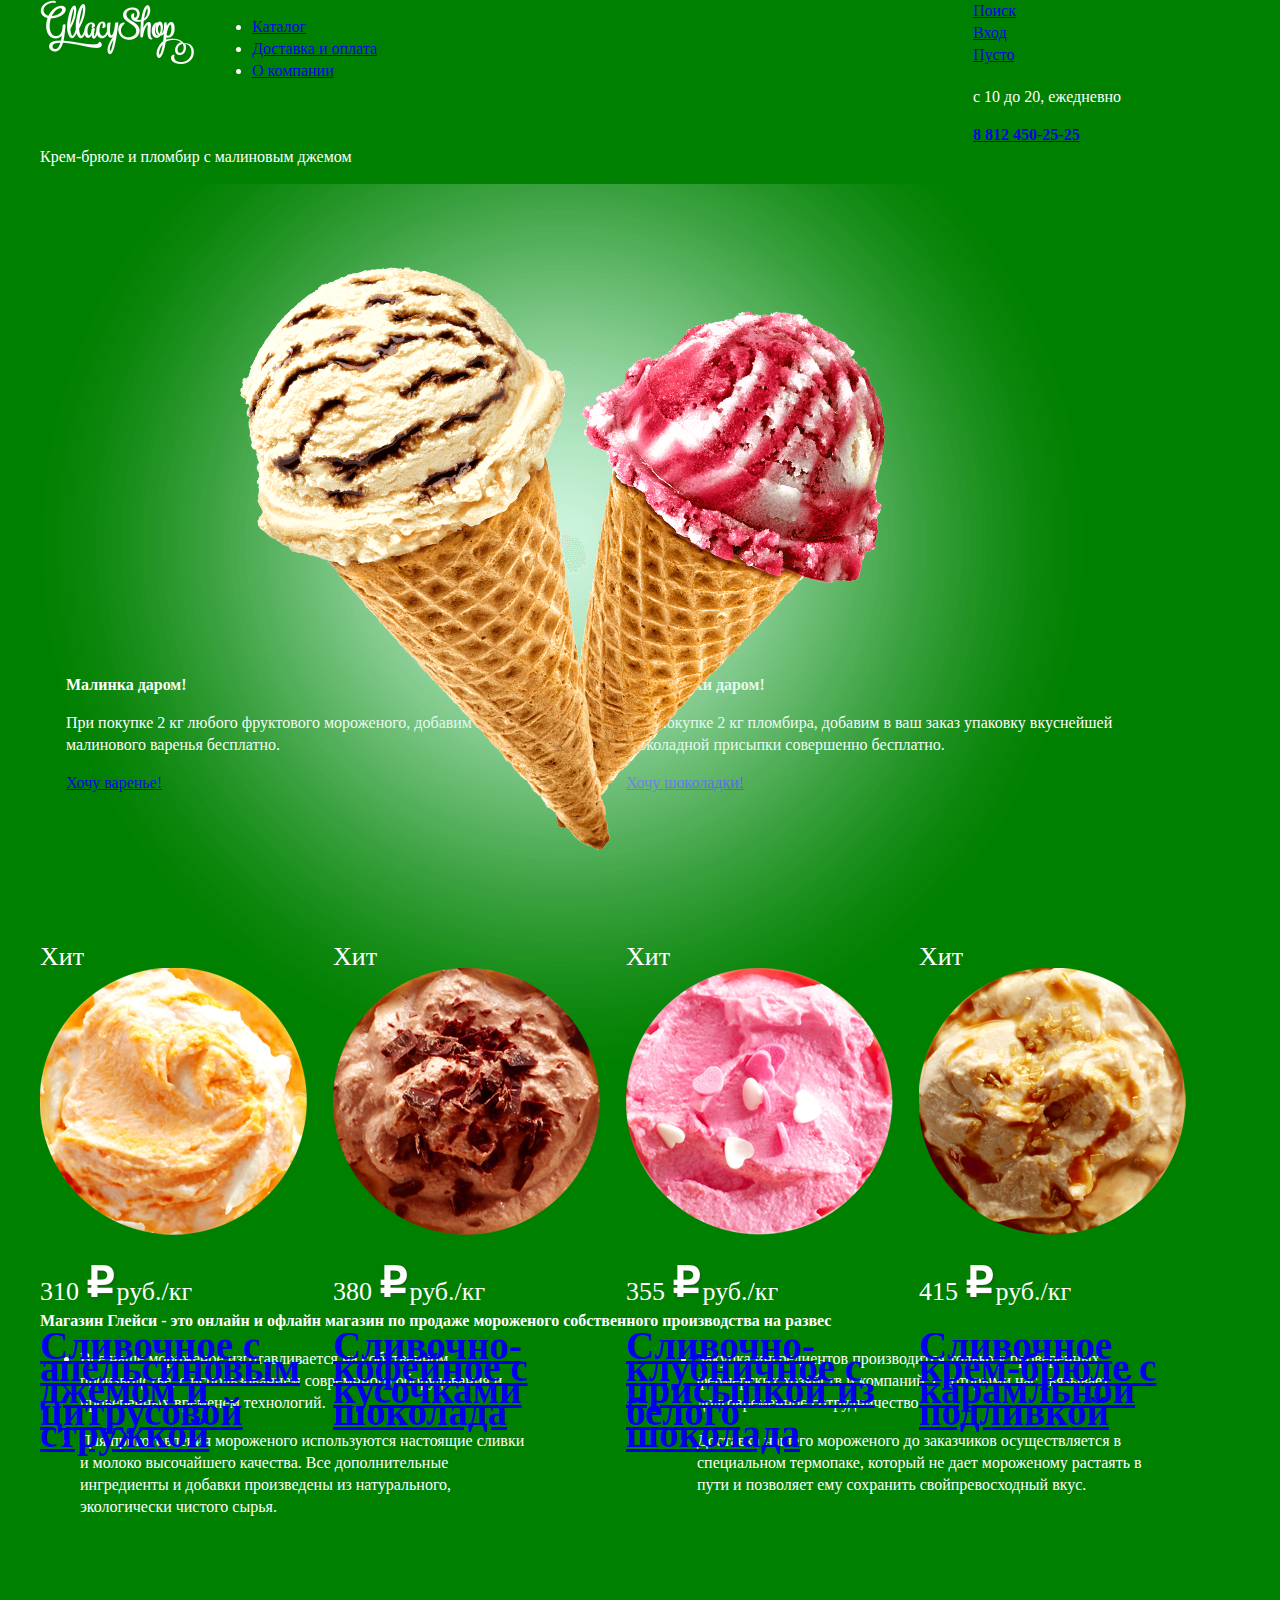
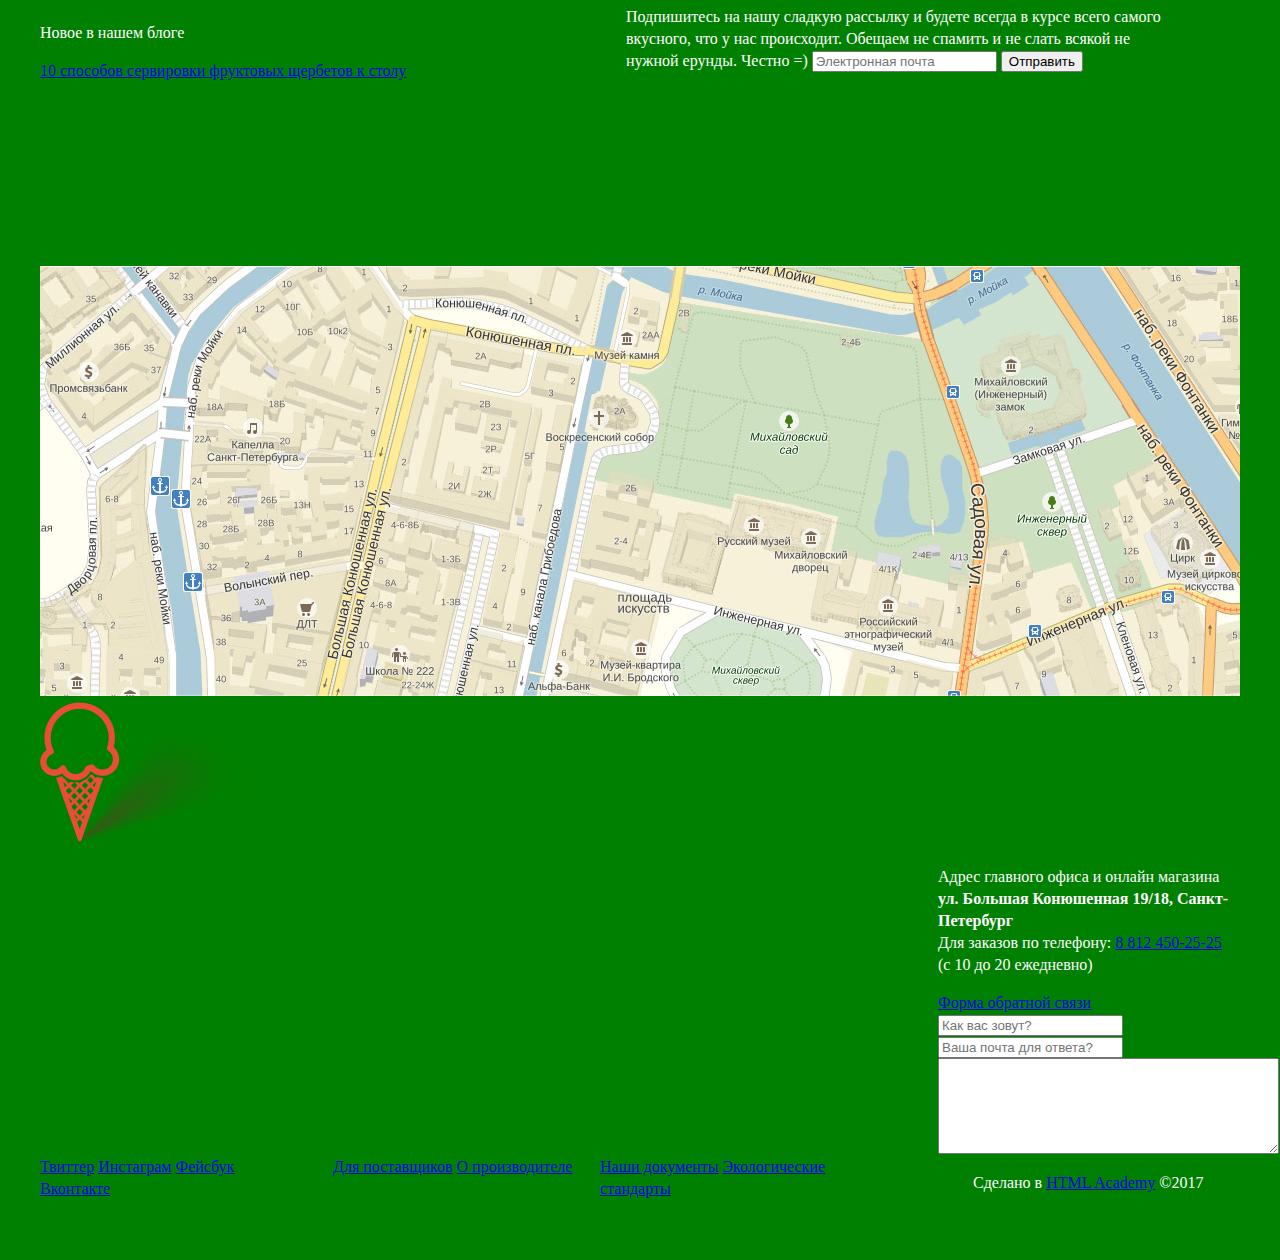
==== commit af3f692a: "index на  флоатах" ====
--- a/index.html
+++ b/index.html
@@ -9,15 +9,15 @@
 
 <body>
   <header class="main-header">
-    <div class="container">
+    <div class="container clearfix">
       <div class="main-logo">
-        <img src="img/logo.png" alt="Gllacy Shop">
+        <img src="img/logo.png" alt="Gllacy Shop" title="Gllacy Shop">
       </div>
       <nav class="main-navigation">
         <ul>
           <li>
             <a href="#">Каталог</a>
-            <ul>
+            <ul class="dropdown">
               <li>
                 <a href="#"><b>Новинки</b></a>
               </li>
@@ -46,18 +46,18 @@
       <div class="user-block">
         <div class="search">
           <a class="search" href="#"><span>Поиск</span></a>
-          <label for="search" name="search" placeholder="Что ищем?">
+          <label class="search-form" for="search" name="search" placeholder="Что ищем?">
             <input type="search" name="search" id="search">
           </label>
         </div>
         <div class="entrance">
-          <a class="login" href="#">Вход</a>
-          <form action="URL" method="post" class="entrance">
+          <a class="entrance-login" href="#">Вход</a>
+          <form action="URL" method="post" class="entrance-form">
             <label for="email" name="email">
               <input type="email" name="email" id="email" required placeholder="Электронная почта">
             </label>
             <label for="password" name="password">
-              <input type="text" name="password" id="password" required placeholder="Пароль">
+              <input type="password" name="password" id="password" required placeholder="Пароль">
             </label>
             <button type="submit" class="btn entrance-btn" value="Войти">Войти</button>
             <a href="#">Забыли пароль?</a>
@@ -74,7 +74,7 @@
       </section>
     </div>
   </header>
-  <main class="container">
+  <main class="container clearfix">
     <div class="main-slider" id="slider">
       <div class="slider-1">
         <p>Крем-брюле и пломбир с малиновым джемом</p>
@@ -101,7 +101,7 @@
       </div>
       <a class="two" href="#">Давайте оба!</a>
     </div>
-    <section class="hits">
+    <section class="hits clearfix">
       <div class="hits-item">
         <b class="hits-name">Малинка даром!</b>
         <p>При покупке 2 кг любого фруктового мороженого, добавим в ваш заказ банку малинового варенья бесплатно.</p>
@@ -113,97 +113,111 @@
         <a class="btn hits-btn" href="#">Хочу шоколадки!</a>
       </div>
     </section>
-    <section class="hit-items">
-      <article>
+    <section class="hit-catalog-item">
+      <article class="catalog-item">
         <span class="hit">Хит</span>
         <img src="img/product-1.png" alt="Сливочное с апельсиновым джемом и цитрусовой стружкой">
         <p>310 <img src="img/ruble.png" class="ruble-img" alt="руб"><span class="dot">руб.</span>/кг</p>
         <h2 class="hit-items-product"><a href="#" class="category">Сливочное с апельсиновым джемом и цитрусовой стружкой</a></h2>
       </article>
-      <article>
+      <article class="catalog-item">
         <span class="hit">Хит</span>
         <img src="img/product-2.png" alt="Сливочно-кофейное с кусочками шоколада">
         <p>380 <img src="img/ruble.png" class="ruble-img" alt="руб"><span class="dot">руб.</span>/кг</p>
         <h2 class="hit-items-product"><a href="#" class="category">Сливочно-кофейное с кусочками шоколада</a></h2>
       </article>
-      <article>
+      <article class="catalog-item">
         <span class="hit">Хит</span>
         <img src="img/product-3.png" alt="Сливочно-клубничное с присыпкой из белого шоколада">
         <p>355 <img src="img/ruble.png" class="ruble-img" alt="руб"><span class="dot">руб.</span>/кг</p>
         <h2 class="hit-items-product"><a href="#" class="category">Сливочно-клубничное с присыпкой из белого шоколада</a></h2>
       </article>
-      <article>
+      <article class="catalog-item">
         <span class="hit">Хит</span>
         <img src="img/product-4.png" alt="Сливочное крем-брюле с карамльной подливкой">
         <p>415 <img src="img/ruble.png" class="ruble-img" alt="руб"><span class="dot">руб.</span>/кг</p>
         <h2 class="hit-items-product"><a href="#" class="category">Сливочное крем-брюле с карамльной подливкой</a></h2>
       </article>
     </section>
-    <section class="features">
+    <section class="features clearfix">
       <b class="feature-title">Магазин Глейси - это онлайн и офлайн магазин по продаже мороженого собственного производства на развес</b>
-      <ul>
-        <li>
-          <p class="feature-item">Все наше мороженое изготавливается на собственном производстве, с использованием совремнного оборудования и проверенных временем технологий.</p>
-        </li>
-        <li>
-          <p class="feature-item">Для приготовления мороженого используются настоящие сливки и молоко высочайшего качества. Все дополнительные ингредиенты и добавки произведены из натурального, экологически чистого сырья.</p>
-        </li>
-        <li>
-          <p class="feature-item">Закупка ингредиентов производится только у проверенных фермерских хозяйств и компаний, с которыми нас связывает долговременное сотрудничество.</p>
-        </li>
-        <li>
-          <p class="feature-item">Доставка нашего мороженого до заказчиков осуществляется в специальном термопаке, который не дает мороженому растаять в пути и позволяет ему сохранить свойпревосходный вкус.</p>
-        </li>
-      </ul>
+      <div class="feature-item-left">
+        <ul>
+          <li>
+            <p>Все наше мороженое изготавливается на собственном производстве, с использованием совремнного оборудования и проверенных временем технологий.</p>
+          </li>
+          <li>
+            <p>Для приготовления мороженого используются настоящие сливки и молоко высочайшего качества. Все дополнительные ингредиенты и добавки произведены из натурального, экологически чистого сырья.</p>
+          </li>
+        </ul>
+      </div>
+      <div class="feature-item-right">
+        <ul>
+          <li>
+            <p>Закупка ингредиентов производится только у проверенных фермерских хозяйств и компаний, с которыми нас связывает долговременное сотрудничество.</p>
+          </li>
+          <li>
+            <p>Доставка нашего мороженого до заказчиков осуществляется в специальном термопаке, который не дает мороженому растаять в пути и позволяет ему сохранить свойпревосходный вкус.</p>
+          </li>
+        </ul>
+      </div>
     </section>
-    <article class="new">
-      <p>Новое в нашем блоге</p>
-      <a href="#">10 способов сервировки фруктовых щербетов к столу</a>
-    </article>
-    <form class="feedback">
-      <label for="email">Подпишитесь на нашу сладкую рассылку и будете всегда в курсе всего самого вкусного, что у нас происходит. Обещаем не спамить и не слать всякой не нужной ерунды. Честно =)
-        <input type="text" name="email" id="email" placeholder="Электронная почта">
-      </label>
-      <button type="submit" value="Отправить">Отправить</button>
-    </form>
-    <div class="map">
-      <img src="img/map.jpg" alt="карта">
-      <img src="img/pointer.png" alt="мы здесь">
-    </div>
-    <div class="contacts">
-      <p>Адрес главного офиса и онлайн магазина <b>ул. Большая Конюшенная 19/18, Санкт-Петербург</b><br> Для заказов по телефону:
-        <a href="tel:+78124502525">8 812 450-25-25</a><br> (с 10 до 20 ежедневно)
-      </p>
-      <a class="btn contacts-btn" href="#">Форма обратной связи</a>
-      <form action="URL" method="post">
-        <label for="user-name" name="user-name">
-		      <input type="text" id="user-name" name="user-name" placeholder="Как вас зовут?">
-		    </label>
-        <label for="user-email" name="user-email">
-			    <input type="email" id="user-email" name="user-email" placeholder="Ваша почта для ответа?">
-		    </label>
-        <textarea rows="6" cols="40" name="user-text" placeholder="Напишите что-нибудь...">
-		    </textarea>
+    <div class="other clearfix">
+      <article class="new">
+        <p>Новое в нашем блоге</p>
+        <a href="#">10 способов сервировки фруктовых щербетов к столу</a>
+      </article>
+      <form class="feedback">
+        <label for="email">Подпишитесь на нашу сладкую рассылку и будете всегда в курсе всего самого вкусного, что у нас происходит. Обещаем не спамить и не слать всякой не нужной ерунды. Честно =)
+          <input type="text" name="email" id="email" placeholder="Электронная почта">
+        </label>
+        <button type="submit" value="Отправить">Отправить</button>
       </form>
+    </div>
+    <div class="contacts-map clearfix">
+      <div class="map">
+        <img src="img/map.jpg" alt="карта">
+        <img src="img/pointer.png" alt="мы здесь">
+      </div>
+      <div class="contacts">
+        <p>Адрес главного офиса и онлайн магазина <b>ул. Большая Конюшенная 19/18, Санкт-Петербург</b><br> Для заказов по телефону:
+          <a href="tel:+78124502525">8 812 450-25-25</a><br> (с 10 до 20 ежедневно)
+        </p>
+        <a class="btn contacts-btn" href="#">Форма обратной связи</a>
+        <form action="URL" method="post">
+          <label for="user-name" name="user-name">
+		        <input type="text" id="user-name" name="user-name" placeholder="Как вас зовут?">
+		      </label>
+          <label for="user-email" name="user-email">
+			      <input type="email" id="user-email" name="user-email" placeholder="Ваша почта для ответа?">
+		      </label>
+          <textarea rows="6" cols="40" name="user-text" placeholder="Напишите что-нибудь...">
+		      </textarea>
+        </form>
+      </div>
     </div>
   </main>
   <footer class="main-footer">
-    <div class="container">
+    <div class=" container clearfix">
       <section class="footer-social">
         <a class="social-btn social-btn-tw" href="#">Твиттер</a>
         <a class="social-btn social-btn-inst" href="#">Инстаграм</a>
         <a class="social-btn social-btn-fb" href="#">Фейсбук</a>
         <a class="social-btn social-btn-vk" href="#">Вконтакте</a>
       </section>
-      <nav>
-        <a href="#" class="activ">Для поставщиков</a>
-        <a href="#">О производителе</a>
-        <a href="#">Наши документы</a>
-        <a href="#">Экологические стандарты</a>
+      <nav class="footer-navigation">
+        <div class="footer-navigation-left">
+          <a href="#" class="activ">Для поставщиков</a>
+          <a href="#">О производителе</a>
+        </div>
+        <div class="footer-navigation-right">
+          <a href="#">Наши документы</a>
+          <a href="#">Экологические стандарты</a>
+        </div>
       </nav>
       <section class="footer-copyright">
         <p>Сделано в
-          <a class="btn" href="https://htmlacademy.ru">HTML Academy</a>
+          <a class="btn" href="https://htmlacademy.ru/intensive/htmlcss" title="лендинг интенсива «Базовый HTML и CSS»">HTML Academy</a>
           <span class="ruble_sign">&copy;</span>2017
         </p>
       </section>
--- a/css/style.css
+++ b/css/style.css
@@ -1,21 +1,170 @@
 body {
-    font-size: 16px;
-    line-height: 22px;
-    color: #ffffff;
-    font-weight: normal;
-    font-style: Roboto sans serif;
+  font-size: 16px;
+  line-height: 22px;
+  color: #ffffff;
+  font-weight: normal;
+  font-style: Roboto sans serif;
+  background: green;
+  margin: 0;
+  padding: 0;
 }
-h2[class$="-item-product"] { 
-    font-size: 60px;
-    line-height: 60.35px;
-    color: #ffffff;
-    font-weight: normal;
-    font-style: Roboto sans serif;
+h2[class$="-item-product"] {
+  font-size: 60px;
+  line-height: 60.35px;
+  color: #ffffff;
+  font-weight: normal;
+  font-style: Roboto sans serif;
 }
 .main-title {
-    font-size: 35px;
-    line-height: 41px;
-    color: #ffffff;
-    font-weight: bold;
-    font-style: Roboto sans serif;
-}+  font-size: 35px;
+  line-height: 41px;
+  color: #ffffff;
+  font-weight: bold;
+  font-style: Roboto sans serif;
+}
+.container {
+  width: 1200px;
+  padding: 0 27px;
+  margin: 0 auto;
+}
+.clearfix::after {
+  content: "";
+  clear:both;
+  display: table;
+}
+.main-logo {
+  width: 162px;
+  height: 80px;
+  float: left;
+  margin-right: 10px;
+}
+.main-navigation {
+  width: 707px;
+  height: 80px;
+  float: left;
+}
+.user-block {
+  width: 267px;
+  height: 70px;
+  float: right;
+}
+.header-contacts {
+  width: 267px;
+  height: 60px;
+  float: right;
+}
+.main-slider {
+  width: 1146px;
+  height: 488px;
+  margin-bottom: 40px;
+}
+.hits {
+  width: 1146px;
+  height: 232px;
+  margin-bottom: 40px;
+}
+.hits-item {
+  width: 560px;
+  height: 232px;
+}
+.hits-item:first-child {
+  margin-left: 26px;
+  float:left;
+}
+.hits-item:last-child {
+  float: right;
+}
+.hit-catalog-item {
+  width: 1146px;
+  height: 324px;
+  margin-bottom: 40px;
+  font-size: 0px;
+  clear: both;
+}
+.catalog-item {
+  display: inline-block;
+  vertical-align: top;
+  width: 267px;
+  height: 324px;
+  font-size: 26px;
+  margin-right: 26px;
+}
+.catalog-item:nth-child(4n) {
+  margin-right: 0px;
+}
+.features {
+  width: 1102px;
+  height: 256px;
+  margin-bottom: 40px;
+}
+.feature-item-left {
+  float: left;
+  width: 485px;
+  height: 90px;
+  margin-right: 83px;
+}
+.feature-item-right {
+  float: right;
+  width: 485px;
+  height: 90px;
+}
+.other {
+  width: 1146px;
+  height: 220px;
+  margin-bottom: 40px;
+}
+.new{
+  width: 560px;
+  height: 220px;
+  float: left;
+  margin-right: 26px;
+}
+.feedback{
+  width: 560px;
+  height: 220px;
+  float: right;
+}
+.contacts-map {
+  width: 1200px;
+  height: 430px;
+}
+.contacts {
+  width: 302px;
+  height: 306px;
+  float: right;
+}
+.footer-social {
+  width: 267px;
+  height: 104px;
+  float: left;
+  margin-right: 26px;
+}
+.footer-navigation {
+  width: 560px;
+  height: 104px;
+  float: left;
+  margin-right: 26px;
+}
+.footer-navigation-left {
+  width:267px;
+  height: 104px;
+  float: left;
+}
+.footer-navigation-right {
+  width: 293px;
+  height: 104px;
+  float: right;
+}
+.footer-copyright {
+  width: 267px;
+  height: 104px;
+  float: right;
+}
+
+.slider-2,
+.slider-3,
+.dropdown,
+.search-form,
+.entrance-form {
+  display: none;
+}
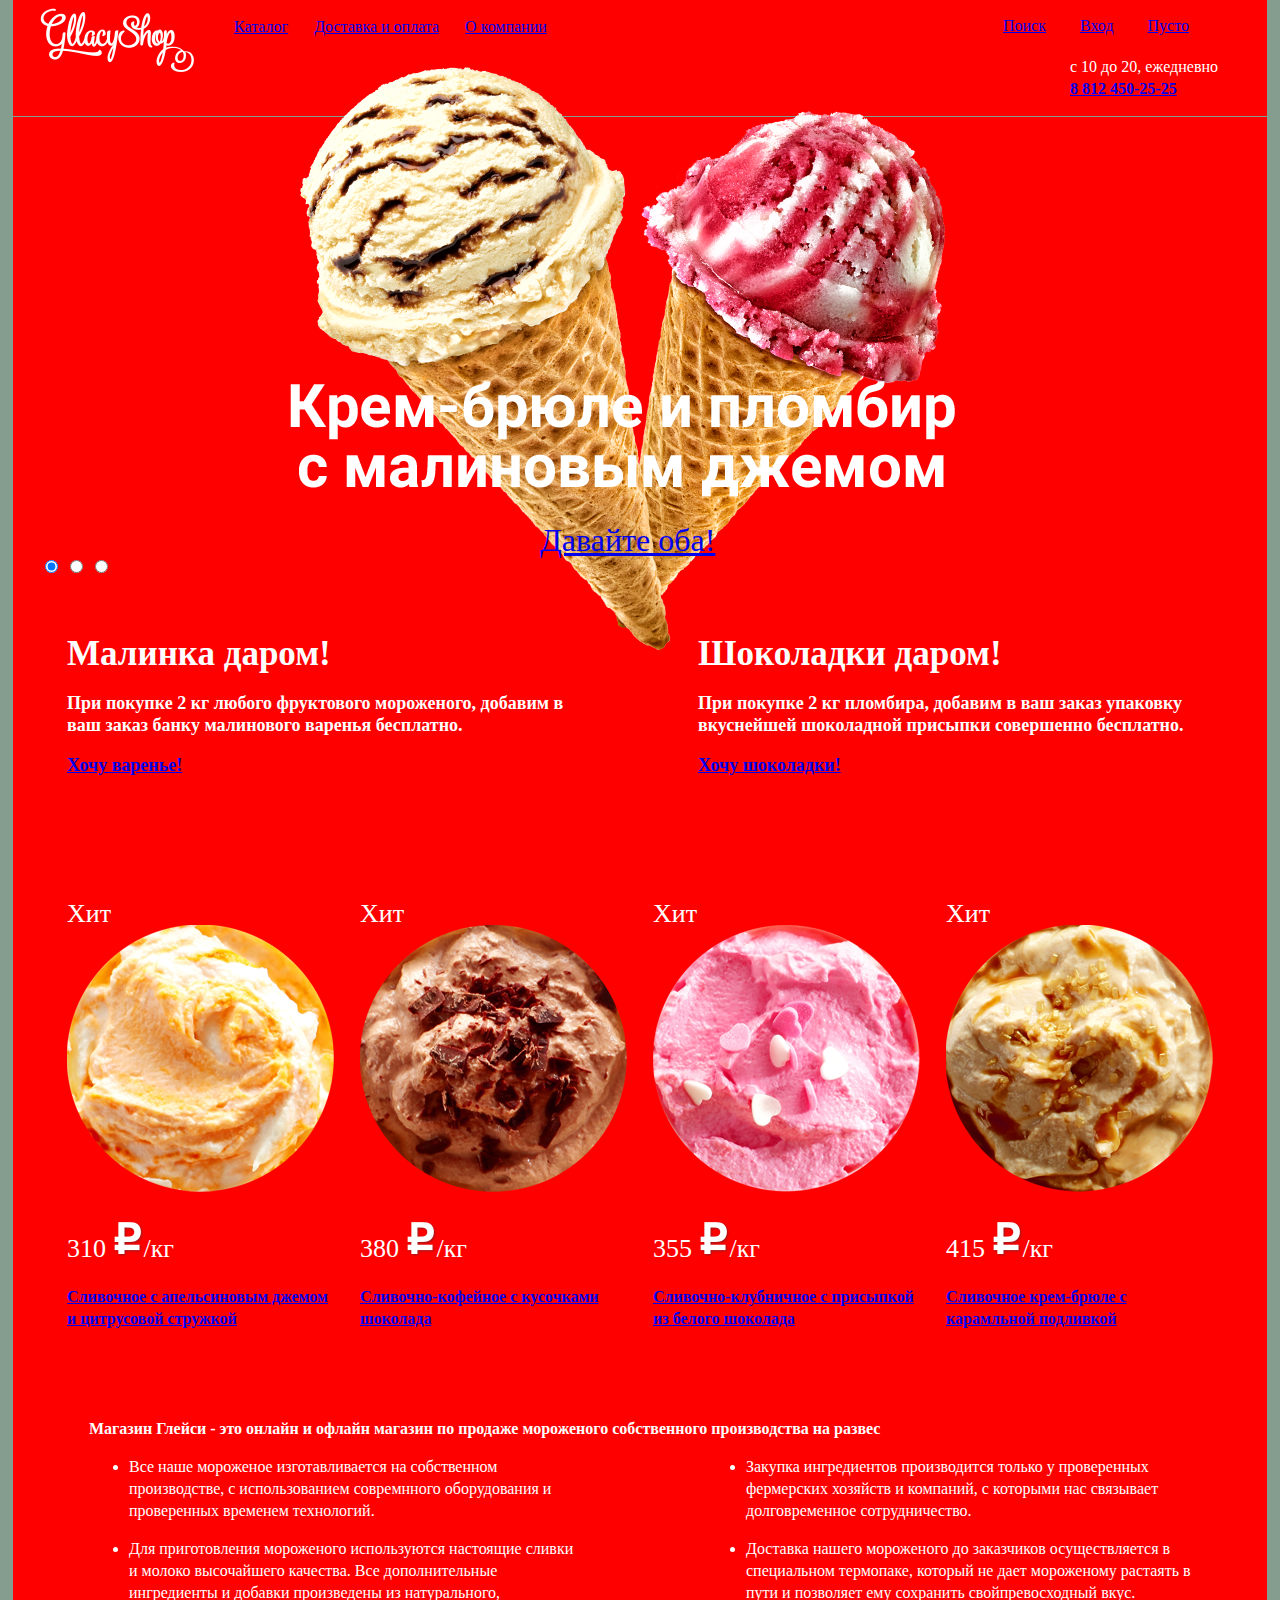
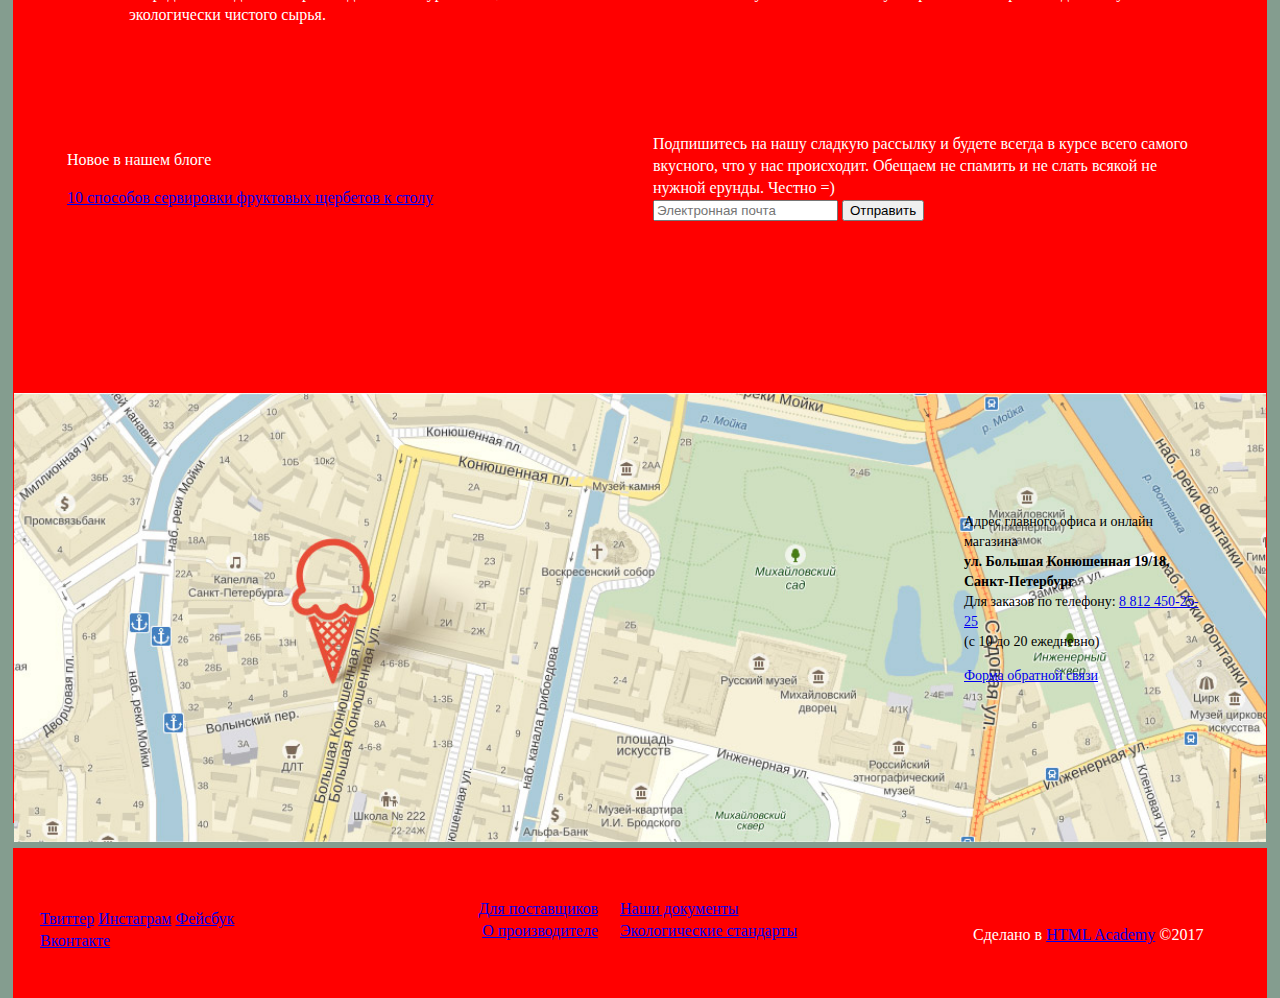
==== commit fbe2207c: "index" ====
--- a/index.html
+++ b/index.html
@@ -14,18 +14,18 @@
         <img src="img/logo.png" alt="Gllacy Shop" title="Gllacy Shop">
       </div>
       <nav class="main-navigation">
-        <ul>
-          <li>
-            <a href="#">Каталог</a>
+        <ul class="main-menu">
+          <li>
+            <a href="gllacy-catalog.html">Каталог</a>
             <ul class="dropdown">
               <li>
-                <a href="#"><b>Новинки</b></a>
+                <a href="#"><b>Новинки</b></a><hr>
               </li>
               <li>
                 <a href="#">Сливочное</a>
               </li>
-              <li>
-                <a href="#" class="catalog-activ">Щербеты</a>
+              <li class="catalog-activ">
+                <a href="#">Щербеты</a>
               </li>
               <li>
                 <a href="#">Фруктовый лед</a>
@@ -44,13 +44,13 @@
         </ul>
       </nav>
       <div class="user-block">
-        <div class="search">
+        <div class="search user-menu">
           <a class="search" href="#"><span>Поиск</span></a>
           <label class="search-form" for="search" name="search" placeholder="Что ищем?">
             <input type="search" name="search" id="search">
           </label>
         </div>
-        <div class="entrance">
+        <div class="entrance user-menu">
           <a class="entrance-login" href="#">Вход</a>
           <form action="URL" method="post" class="entrance-form">
             <label for="email" name="email">
@@ -64,44 +64,42 @@
             <a href="#">Новая регистрация</a>
           </form>
         </div>
-        <div class="basket-list">
+        <div class="basket-list user-menu">
           <a class="basket" href="#">Пусто</a>
         </div>
       </div>
       <section class="header-contacts">
-        <p>с 10 до 20, ежедневно</p>
-        <a href="tel:+78124502525"><b>8 812 450-25-25</b></a>
+        <p>с 10 до 20, ежедневно<br>
+          <a href="tel:+78124502525"><b>8 812 450-25-25</b></a>
+        </p>
       </section>
     </div>
   </header>
   <main class="container clearfix">
     <div class="main-slider" id="slider">
       <div class="slider-1">
-        <p>Крем-брюле и пломбир с малиновым джемом</p>
-        <img src="img/ice1.png" alt="Крем-брюле и пломбир с малиновым джемом">
+        <img class="slider" src="img/ice1.png" alt="Крем-брюле и пломбир с малиновым джемом">
       </div>
       <div class="slider-2">
-        <p>Шоколадный пломбир и лимонный сорбет</p>
-        <img src="img/ice2.png" alt="Шоколадный пломбир и лимонный сорбет">
+        <img  class="slider" src="img/ice-2.png" alt="Шоколадный пломбир и лимонный сорбет">
       </div>
       <div class="slider-3">
-        <p>Пломбир с помадкой и клубничный щербет</p>
-        <img src="img/ice3.png" alt="Пломбир с помадкой и клубничный щербет">
+        <img  class="slider" src="img/ice-3.png" alt="Пломбир с помадкой и клубничный щербет">
       </div>
       <div class="slider-radio">
         <label for="slide-1" name="slider">
-          <input type="radio" name="slider" id="slide-1">
+          <input type="radio" name="slider" id="slide-1" checked>
         </label>
         <label for="slide-2" name="slider">
           <input type="radio" name="slider" id="slide-2">
         </label>
         <label for="slide-3" name="slider">
-          <input type="radio" name="slider" id="slide-3" checked>
+          <input type="radio" name="slider" id="slide-3">
         </label>
       </div>
       <a class="two" href="#">Давайте оба!</a>
     </div>
-    <section class="hits clearfix">
+    <section class="hits clearfix container">
       <div class="hits-item">
         <b class="hits-name">Малинка даром!</b>
         <p>При покупке 2 кг любого фруктового мороженого, добавим в ваш заказ банку малинового варенья бесплатно.</p>
@@ -113,7 +111,7 @@
         <a class="btn hits-btn" href="#">Хочу шоколадки!</a>
       </div>
     </section>
-    <section class="hit-catalog-item">
+    <section class="hit-catalog-item container">
       <article class="catalog-item">
         <span class="hit">Хит</span>
         <img src="img/product-1.png" alt="Сливочное с апельсиновым джемом и цитрусовой стружкой">
@@ -139,7 +137,7 @@
         <h2 class="hit-items-product"><a href="#" class="category">Сливочное крем-брюле с карамльной подливкой</a></h2>
       </article>
     </section>
-    <section class="features clearfix">
+    <section class="features clearfix container">
       <b class="feature-title">Магазин Глейси - это онлайн и офлайн магазин по продаже мороженого собственного производства на развес</b>
       <div class="feature-item-left">
         <ul>
@@ -162,29 +160,28 @@
         </ul>
       </div>
     </section>
-    <div class="other clearfix">
+    <div class="other clearfix container">
       <article class="new">
         <p>Новое в нашем блоге</p>
         <a href="#">10 способов сервировки фруктовых щербетов к столу</a>
       </article>
       <form class="feedback">
-        <label for="email">Подпишитесь на нашу сладкую рассылку и будете всегда в курсе всего самого вкусного, что у нас происходит. Обещаем не спамить и не слать всякой не нужной ерунды. Честно =)
+        <label for="email">Подпишитесь на нашу сладкую рассылку и будете всегда в курсе всего самого вкусного, что у нас происходит. Обещаем не спамить и не слать всякой не нужной ерунды. Честно =)<br>
           <input type="text" name="email" id="email" placeholder="Электронная почта">
         </label>
         <button type="submit" value="Отправить">Отправить</button>
       </form>
     </div>
-    <div class="contacts-map clearfix">
+    <div class="contacts-map">
       <div class="map">
-        <img src="img/map.jpg" alt="карта">
-        <img src="img/pointer.png" alt="мы здесь">
+        <img src="img/map.jpg" alt="карта" width="1252px">
       </div>
       <div class="contacts">
-        <p>Адрес главного офиса и онлайн магазина <b>ул. Большая Конюшенная 19/18, Санкт-Петербург</b><br> Для заказов по телефону:
+        <p>Адрес главного офиса и онлайн магазина <b><br>ул. Большая Конюшенная 19/18, Санкт-Петербург</b><br> Для заказов по телефону:
           <a href="tel:+78124502525">8 812 450-25-25</a><br> (с 10 до 20 ежедневно)
         </p>
         <a class="btn contacts-btn" href="#">Форма обратной связи</a>
-        <form action="URL" method="post">
+        <form action="URL" method="post" class="contacts-form">
           <label for="user-name" name="user-name">
 		        <input type="text" id="user-name" name="user-name" placeholder="Как вас зовут?">
 		      </label>
@@ -207,11 +204,11 @@
       </section>
       <nav class="footer-navigation">
         <div class="footer-navigation-left">
-          <a href="#" class="activ">Для поставщиков</a>
+          <a href="#" class="activ">Для поставщиков</a><br>
           <a href="#">О производителе</a>
         </div>
         <div class="footer-navigation-right">
-          <a href="#">Наши документы</a>
+          <a href="#">Наши документы</a><br>
           <a href="#">Экологические стандарты</a>
         </div>
       </nav>
--- a/css/style.css
+++ b/css/style.css
@@ -3,8 +3,8 @@
   line-height: 22px;
   color: #ffffff;
   font-weight: normal;
-  font-style: Roboto sans serif;
-  background: green;
+  font-style: Roboto, sans-serif;
+  background: rgb(132,157,143);
   margin: 0;
   padding: 0;
 }
@@ -24,60 +24,143 @@
 }
 .container {
   width: 1200px;
-  padding: 0 27px;
+  padding-left: 27px;
+  padding-right: 27px;
   margin: 0 auto;
+  background: red;
 }
 .clearfix::after {
   content: "";
   clear:both;
   display: table;
 }
+.main-header {
+  margin-bottom: 1px;
+}
 .main-logo {
-  width: 162px;
-  height: 80px;
-  float: left;
-  margin-right: 10px;
+  width: 154px;
+  height: 64px;
+  float: left;
+  margin-right: 0px;
+  margin-top: 8px;
 }
 .main-navigation {
   width: 707px;
   height: 80px;
   float: left;
 }
+.main-menu {
+  margin-left: 0px;
+  list-style: none;
+}
+.main-menu>li {
+  display: inline-block;
+  position: relative;
+  margin-right: 22px;
+}
+.main-menu .dropdown {
+  position: absolute;
+  left:-20px;
+  top: 40px;
+  display: none;
+  min-width: 145px;
+  min-height: 173px;
+  margin: 0;
+  padding-left: 20px;
+  padding-top: 10px;
+  list-style: none;
+  border-radius: 5px;
+  background-color: rgb(248,247,244)
+}
+.main-menu .dropdown li:not(:first-of-type) {
+  padding-bottom: 10px;
+}
+.main-menu>li:hover .dropdown {
+  display: block;
+}
 .user-block {
   width: 267px;
   height: 70px;
   float: right;
+  margin-top: 15px;
+  margin-bottom: -45px;
+}
+.user-block  .user-menu {
+  display: inline-block;
+  padding-left: 30px;
+}
+.search-form {
+  position: absolute;
+  display: none;
+  width: 280px;
+  height: 230px;
+}
+.search:hover .search-form {
+    display: block;
+}
+.entrance-form {
+    position: absolute;
+    top: 340px;
+    left: 260px;
+    display: none;
+    width: 480px;
+    height: 450px;
+}
+.entrance:hover .entrance-form {
+   display: block;
 }
 .header-contacts {
-  width: 267px;
-  height: 60px;
+  width: 170px;
+  min-height: 50px;
   float: right;
 }
 .main-slider {
   width: 1146px;
-  height: 488px;
+  height: 476px;
   margin-bottom: 40px;
-}
+  position: relative;
+  left: 250px;
+  top: -50px;
+  }
+  .main-slider .slider-radio {
+    position: relative;
+    top: -100px;
+    left: -250px;
+  }
+  .main-slider .two {
+   position: relative;
+    top: -150px;
+    left: 250px;
+    margin-top: -50px;
+    font-size: 32px;
+  }
 .hits {
   width: 1146px;
-  height: 232px;
+  min-height: 230px;
   margin-bottom: 40px;
 }
-.hits-item {
-  width: 560px;
-  height: 232px;
-}
-.hits-item:first-child {
-  margin-left: 26px;
+.hits .hits-item {
+  width: 515px;
+  min-height: 230px;
+  font-size: 18px;
+  line-height: 22px;
+  font-weight: bold;
+}
+.hits .hits-item:first-child {
   float:left;
 }
-.hits-item:last-child {
-  float: right;
+.hits .hits-item:last-child {
+  float: right;
+}
+.hits .hits-name {
+  font-size: 35px;
+  line-height: 41px;
+  font-weight: bold;
 }
 .hit-catalog-item {
   width: 1146px;
-  height: 324px;
-  margin-bottom: 40px;
+  min-height: 364px;
+  margin-bottom: 75px;
   font-size: 0px;
   clear: both;
 }
@@ -85,86 +168,107 @@
   display: inline-block;
   vertical-align: top;
   width: 267px;
-  height: 324px;
+  min-height: 364px;
   font-size: 26px;
   margin-right: 26px;
 }
 .catalog-item:nth-child(4n) {
   margin-right: 0px;
 }
+.hit-items-product {
+  font-size: 16px;
+  line-height: 22px;
+}
+.dot {
+  display:none;
+}
 .features {
   width: 1102px;
-  height: 256px;
-  margin-bottom: 40px;
+  min-height: 260px;
+  margin-bottom: 55px;
 }
 .feature-item-left {
   float: left;
   width: 485px;
-  height: 90px;
+  min-height: 90px;
   margin-right: 83px;
 }
 .feature-item-right {
   float: right;
   width: 485px;
-  height: 90px;
+  min-height: 90px;
 }
 .other {
   width: 1146px;
-  height: 220px;
+  min-height: 220px;
   margin-bottom: 40px;
 }
 .new{
   width: 560px;
-  height: 220px;
+  min-height: 220px;
   float: left;
   margin-right: 26px;
 }
 .feedback{
   width: 560px;
-  height: 220px;
+  min-height: 220px;
   float: right;
 }
 .contacts-map {
   width: 1200px;
   height: 430px;
+  margin-left: -26px;
+
 }
 .contacts {
-  width: 302px;
+  width: 240px;
   height: 306px;
-  float: right;
+  position: relative;
+  top:-350px;
+  left:950px;
+  color:black;
+  font-size: 14px;
+  line-height: 20px;
+}
+.main-footer{
+  margin-top: 25px;
 }
 .footer-social {
   width: 267px;
-  height: 104px;
+  height: 90px;
   float: left;
   margin-right: 26px;
+  margin-top: 60px;
 }
 .footer-navigation {
   width: 560px;
-  height: 104px;
-  float: left;
-  margin-right: 26px;
+  min-height: 90px;
+  margin-top: 30px;
+  float: left;
 }
 .footer-navigation-left {
-  width:267px;
-  height: 104px;
-  float: left;
+  width:265px;
+  min-height: 90px;
+  float: left;
+  margin-top: 20px;
+  text-align: right;
 }
 .footer-navigation-right {
-  width: 293px;
-  height: 104px;
-  float: right;
+  width: 273px;
+  min-height: 90px;
+  float: right;
+  margin-top: 20px;
+ padding-left: 20px;
 }
 .footer-copyright {
   width: 267px;
-  height: 104px;
-  float: right;
+  min-height: 90px;
+  float: right;
+  margin-top: 60px;
 }
 
 .slider-2,
 .slider-3,
-.dropdown,
-.search-form,
-.entrance-form {
+.contacts-form {
   display: none;
 }
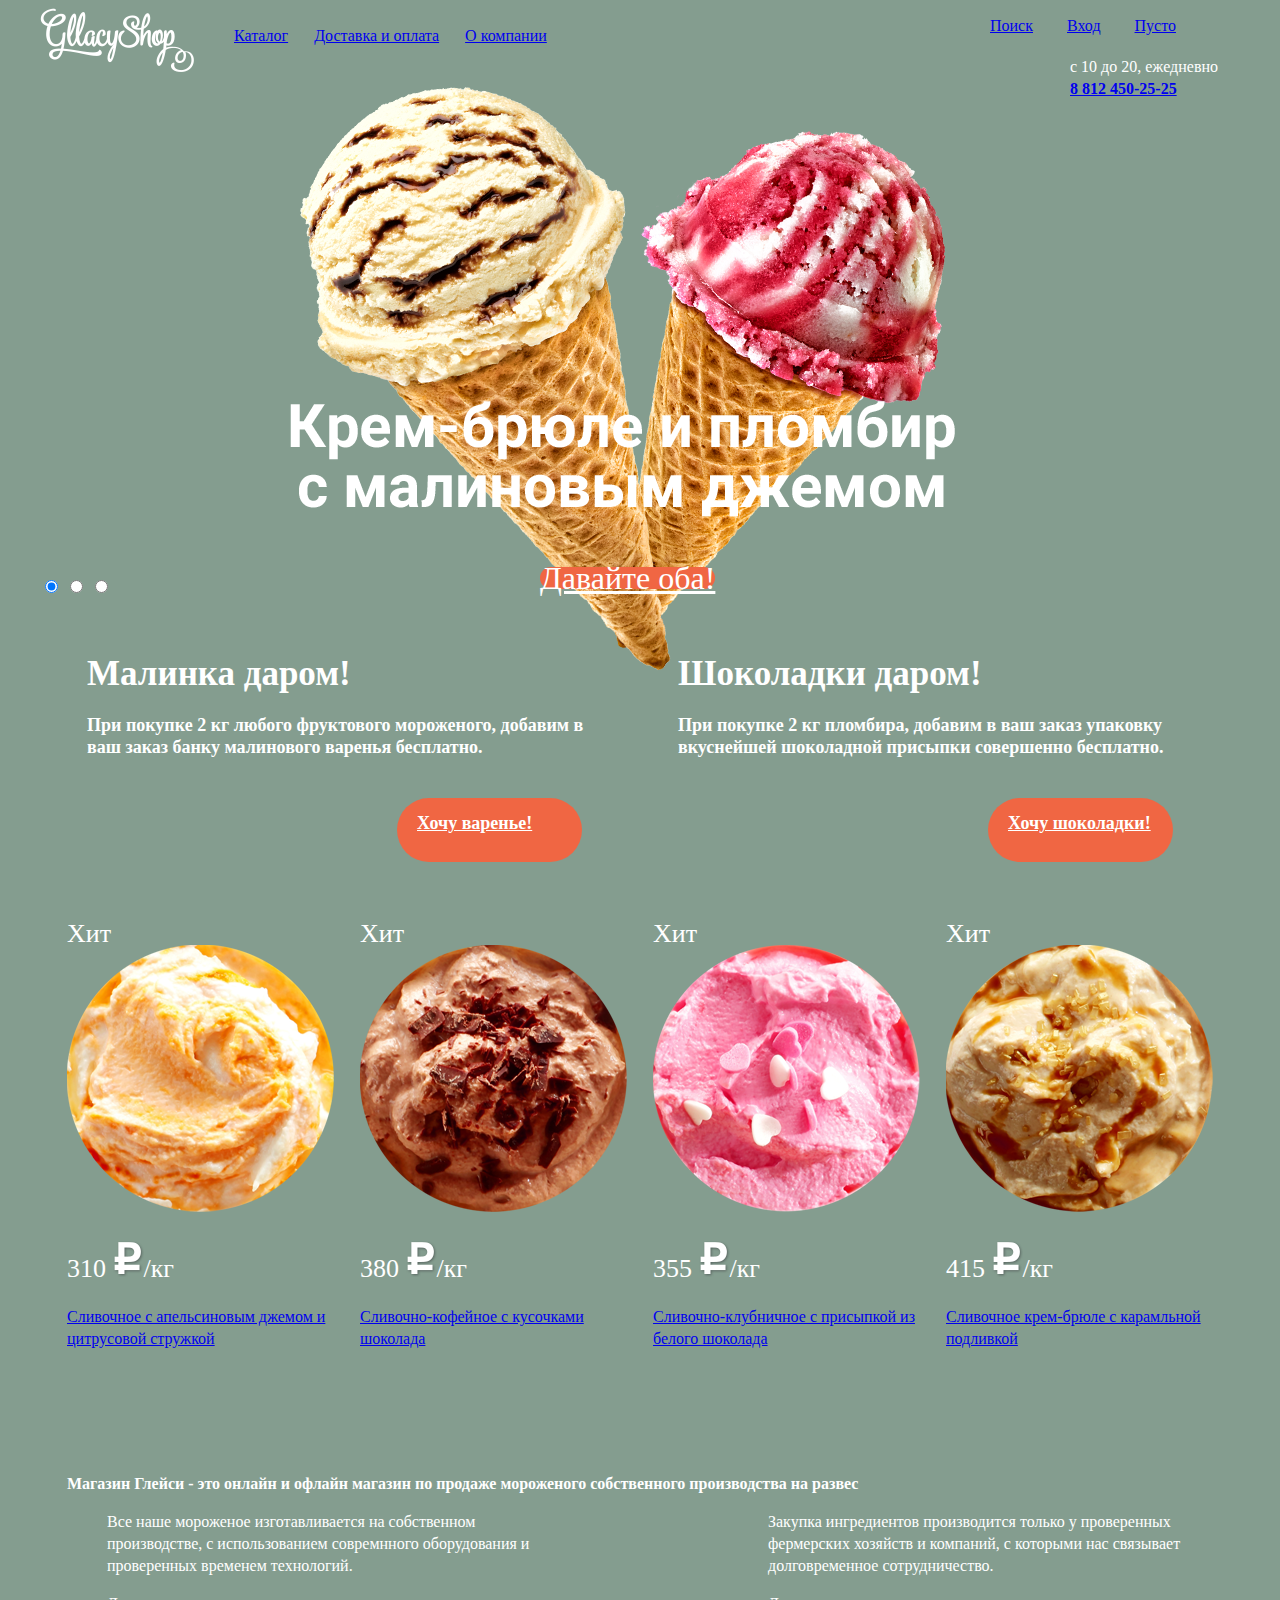
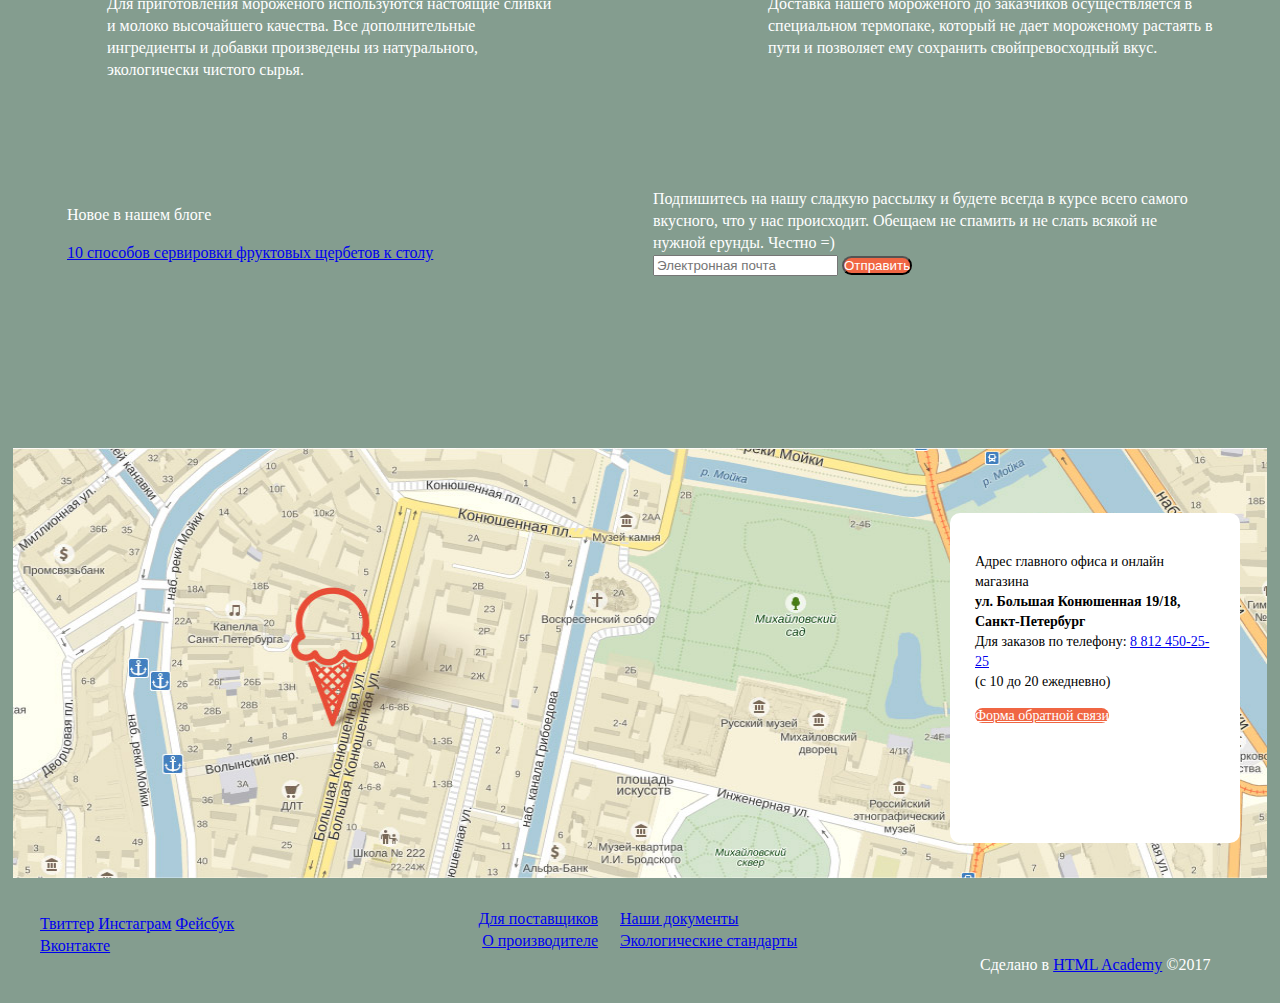
==== commit 04526aa9: "." ====
--- a/index.html
+++ b/index.html
@@ -46,8 +46,8 @@
       <div class="user-block">
         <div class="search user-menu">
           <a class="search" href="#"><span>Поиск</span></a>
-          <label class="search-form" for="search" name="search" placeholder="Что ищем?">
-            <input type="search" name="search" id="search">
+          <label class="search-form" for="search" name="search">
+            <input type="search" name="search" id="search" placeholder="Что ищем?">
           </label>
         </div>
         <div class="entrance user-menu">
@@ -58,10 +58,12 @@
             </label>
             <label for="password" name="password">
               <input type="password" name="password" id="password" required placeholder="Пароль">
-            </label>
+            </label><br>
             <button type="submit" class="btn entrance-btn" value="Войти">Войти</button>
-            <a href="#">Забыли пароль?</a>
-            <a href="#">Новая регистрация</a>
+            <div class="entrance-a">
+              <a href="#">Забыли пароль?</a>
+              <a href="#">Новая регистрация</a>
+            </div>
           </form>
         </div>
         <div class="basket-list user-menu">
@@ -97,7 +99,7 @@
           <input type="radio" name="slider" id="slide-3">
         </label>
       </div>
-      <a class="two" href="#">Давайте оба!</a>
+      <a class="two btn" href="#">Давайте оба!</a>
     </div>
     <section class="hits clearfix container">
       <div class="hits-item">
@@ -116,25 +118,25 @@
         <span class="hit">Хит</span>
         <img src="img/product-1.png" alt="Сливочное с апельсиновым джемом и цитрусовой стружкой">
         <p>310 <img src="img/ruble.png" class="ruble-img" alt="руб"><span class="dot">руб.</span>/кг</p>
-        <h2 class="hit-items-product"><a href="#" class="category">Сливочное с апельсиновым джемом и цитрусовой стружкой</a></h2>
+        <h2 class="hit-item-product"><a href="#" class="category">Сливочное с апельсиновым джемом и цитрусовой стружкой</a></h2>
       </article>
       <article class="catalog-item">
         <span class="hit">Хит</span>
         <img src="img/product-2.png" alt="Сливочно-кофейное с кусочками шоколада">
         <p>380 <img src="img/ruble.png" class="ruble-img" alt="руб"><span class="dot">руб.</span>/кг</p>
-        <h2 class="hit-items-product"><a href="#" class="category">Сливочно-кофейное с кусочками шоколада</a></h2>
+        <h2 class="hit-item-product"><a href="#" class="category">Сливочно-кофейное с кусочками шоколада</a></h2>
       </article>
       <article class="catalog-item">
         <span class="hit">Хит</span>
         <img src="img/product-3.png" alt="Сливочно-клубничное с присыпкой из белого шоколада">
         <p>355 <img src="img/ruble.png" class="ruble-img" alt="руб"><span class="dot">руб.</span>/кг</p>
-        <h2 class="hit-items-product"><a href="#" class="category">Сливочно-клубничное с присыпкой из белого шоколада</a></h2>
+        <h2 class="hit-item-product"><a href="#" class="category">Сливочно-клубничное с присыпкой из белого шоколада</a></h2>
       </article>
       <article class="catalog-item">
         <span class="hit">Хит</span>
         <img src="img/product-4.png" alt="Сливочное крем-брюле с карамльной подливкой">
         <p>415 <img src="img/ruble.png" class="ruble-img" alt="руб"><span class="dot">руб.</span>/кг</p>
-        <h2 class="hit-items-product"><a href="#" class="category">Сливочное крем-брюле с карамльной подливкой</a></h2>
+        <h2 class="hit-item-product"><a href="#" class="category">Сливочное крем-брюле с карамльной подливкой</a></h2>
       </article>
     </section>
     <section class="features clearfix container">
@@ -169,28 +171,32 @@
         <label for="email">Подпишитесь на нашу сладкую рассылку и будете всегда в курсе всего самого вкусного, что у нас происходит. Обещаем не спамить и не слать всякой не нужной ерунды. Честно =)<br>
           <input type="text" name="email" id="email" placeholder="Электронная почта">
         </label>
-        <button type="submit" value="Отправить">Отправить</button>
+        <button class="btn" type="submit" value="Отправить">Отправить</button>
       </form>
     </div>
     <div class="contacts-map">
       <div class="map">
-        <img src="img/map.jpg" alt="карта" width="1252px">
+        <img src="img/map.jpg" alt="карта" width="1254px" height="430px">
       </div>
       <div class="contacts">
         <p>Адрес главного офиса и онлайн магазина <b><br>ул. Большая Конюшенная 19/18, Санкт-Петербург</b><br> Для заказов по телефону:
           <a href="tel:+78124502525">8 812 450-25-25</a><br> (с 10 до 20 ежедневно)
         </p>
-        <a class="btn contacts-btn" href="#">Форма обратной связи</a>
-        <form action="URL" method="post" class="contacts-form">
-          <label for="user-name" name="user-name">
-		        <input type="text" id="user-name" name="user-name" placeholder="Как вас зовут?">
-		      </label>
-          <label for="user-email" name="user-email">
-			      <input type="email" id="user-email" name="user-email" placeholder="Ваша почта для ответа?">
-		      </label>
-          <textarea rows="6" cols="40" name="user-text" placeholder="Напишите что-нибудь...">
-		      </textarea>
-        </form>
+        <div class="contacts-form-2">
+          <a class="btn contacts-btn" href="#">Форма обратной связи</a>
+          <form action="URL" method="post" class="contacts-form">
+            <p>Мы обязательно вам ответим!</p>
+            <label for="user-name" name="user-name">
+		          <input type="text" id="user-name" name="user-name" placeholder="Как вас зовут?">
+		        </label>
+            <label for="user-email" name="user-email">
+			        <input type="email" id="user-email" name="user-email" placeholder="Ваша почта для ответа?">
+		        </label>
+            <textarea rows="6" cols="40" name="user-text" placeholder="Напишите что-нибудь...">
+		        </textarea>
+            <button class="btn" type="submit" value="Отправить">Отправить</button>
+          </form>
+        </div>
       </div>
     </div>
   </main>
@@ -214,7 +220,7 @@
       </nav>
       <section class="footer-copyright">
         <p>Сделано в
-          <a class="btn" href="https://htmlacademy.ru/intensive/htmlcss" title="лендинг интенсива «Базовый HTML и CSS»">HTML Academy</a>
+          <a class="htmlacademy" href="https://htmlacademy.ru/intensive/htmlcss" title="лендинг интенсива «Базовый HTML и CSS»">HTML Academy</a>
           <span class="ruble_sign">&copy;</span>2017
         </p>
       </section>
--- a/css/style.css
+++ b/css/style.css
@@ -9,8 +9,8 @@
   padding: 0;
 }
 h2[class$="-item-product"] {
-  font-size: 60px;
-  line-height: 60.35px;
+  font-size: 16px;
+  line-height: 22px;
   color: #ffffff;
   font-weight: normal;
   font-style: Roboto sans serif;
@@ -21,41 +21,53 @@
   color: #ffffff;
   font-weight: bold;
   font-style: Roboto sans serif;
+  margin: 0;
+  margin-bottom: 25px;
 }
 .container {
   width: 1200px;
   padding-left: 27px;
   padding-right: 27px;
   margin: 0 auto;
-  background: red;
 }
 .clearfix::after {
   content: "";
   clear:both;
   display: table;
 }
+.btn {
+  background: rgb(240,102,67);
+  border-radius: 40px;
+  color: rgb(255,255,255);
+  padding: 0px;
+  cursor: pointer;
+}
 .main-header {
+  margin: 0;
   margin-bottom: 1px;
 }
 .main-logo {
   width: 154px;
   height: 64px;
   float: left;
-  margin-right: 0px;
+  margin: 0;
   margin-top: 8px;
 }
 .main-navigation {
   width: 707px;
   height: 80px;
   float: left;
+  margin: 0;
 }
 .main-menu {
-  margin-left: 0px;
+  margin: 0px;
+  margin-top: 25px;
   list-style: none;
 }
 .main-menu>li {
   display: inline-block;
   position: relative;
+  margin: 0;
   margin-right: 22px;
 }
 .main-menu .dropdown {
@@ -66,48 +78,90 @@
   min-width: 145px;
   min-height: 173px;
   margin: 0;
+  padding: 0;
   padding-left: 20px;
   padding-top: 10px;
   list-style: none;
   border-radius: 5px;
-  background-color: rgb(248,247,244)
+  background-color: rgb(248,247,244);
 }
 .main-menu .dropdown li:not(:first-of-type) {
+  padding: 0;
   padding-bottom: 10px;
 }
 .main-menu>li:hover .dropdown {
   display: block;
+  z-index: 2;
 }
 .user-block {
-  width: 267px;
-  height: 70px;
-  float: right;
+  min-width: 280px;
+  min-height: 70px;
+  float: right;
+  position: relative;
+  margin: 0;
   margin-top: 15px;
   margin-bottom: -45px;
 }
 .user-block  .user-menu {
   display: inline-block;
+  padding: 0;
   padding-left: 30px;
 }
 .search-form {
   position: absolute;
-  display: none;
-  width: 280px;
-  height: 230px;
+  top: 30px;
+  right: 180px;
+  display: none;
+  width: 343px;
+  min-height: 85px;
+  background: rgb(248,247,244);
+  border-radius: 5px;
+  z-index: 4;
+}
+.search-form input {
+  width: 310px;
+  min-height: 45px;
+  margin: 20px;
+  padding-left: 15px;
+  border-radius: 5px;
 }
 .search:hover .search-form {
     display: block;
 }
 .entrance-form {
     position: absolute;
-    top: 340px;
-    left: 260px;
+    top: 30px;
+    right: 120px;
     display: none;
-    width: 480px;
-    height: 450px;
+    width: 278px;
+    min-height: 216px;
+    background: rgb(248,247,244);
+    z-index: 3;
+    padding: 0;
+    padding-left: 20px;
+    padding-top: 20px;
+    border-radius: 5px;
 }
 .entrance:hover .entrance-form {
    display: block;
+}
+.entrance-a {
+  width: 130px;
+  min-height: 50px;
+  float: right;
+  margin-right: 20px;
+}
+.entrance input {
+  width: 240px;
+  min-height: 45px;
+  margin-bottom: 20px;
+  padding-left: 15px;
+  border-radius: 5px;
+}
+.entrance-btn {
+  min-width: 100px;
+  height: 45px;
+  margin: 0;
 }
 .header-contacts {
   width: 170px;
@@ -119,24 +173,30 @@
   height: 476px;
   margin-bottom: 40px;
   position: relative;
+}
+.slider {
+  position: absolute;
   left: 250px;
-  top: -50px;
+  top: -30px;
+  z-index: 1;
+}
+.main-slider .slider-radio {
+  position: absolute;
+  top: 460px;
+  z-index: 4;
   }
-  .main-slider .slider-radio {
-    position: relative;
-    top: -100px;
-    left: -250px;
-  }
-  .main-slider .two {
-   position: relative;
-    top: -150px;
-    left: 250px;
-    margin-top: -50px;
-    font-size: 32px;
+.main-slider .two {
+  position: absolute;
+  top: 500px;
+  left: 500px;
+  margin-top: -50px;
+  font-size: 32px;
+  z-index: 5;
   }
 .hits {
   width: 1146px;
   min-height: 230px;
+  margin: 0;
   margin-bottom: 40px;
 }
 .hits .hits-item {
@@ -145,6 +205,9 @@
   font-size: 18px;
   line-height: 22px;
   font-weight: bold;
+  margin: 0;
+  padding: 20px;
+  padding-bottom: 0px;
 }
 .hits .hits-item:first-child {
   float:left;
@@ -156,10 +219,26 @@
   font-size: 35px;
   line-height: 41px;
   font-weight: bold;
+  margin: 0;
+}
+.hits-item p {
+  margin: 0;
+  margin-bottom: 40px;
+  margin-top: 20px;
+}
+.hits-btn {
+  min-width: 165px;
+  height: 50px;
+  float: right;
+  margin: 0;
+  margin-right: 20px;
+  padding-left: 20px;
+  padding-top: 14px;
 }
 .hit-catalog-item {
   width: 1146px;
   min-height: 364px;
+  margin: 0;
   margin-bottom: 75px;
   font-size: 0px;
   clear: both;
@@ -170,44 +249,48 @@
   width: 267px;
   min-height: 364px;
   font-size: 26px;
+  margin: 0;
   margin-right: 26px;
 }
 .catalog-item:nth-child(4n) {
   margin-right: 0px;
 }
-.hit-items-product {
-  font-size: 16px;
-  line-height: 22px;
-}
 .dot {
   display:none;
 }
 .features {
-  width: 1102px;
+  width: 1146px;
   min-height: 260px;
+  margin: 0;
   margin-bottom: 55px;
 }
 .feature-item-left {
   float: left;
   width: 485px;
   min-height: 90px;
+  margin: 0;
   margin-right: 83px;
 }
 .feature-item-right {
   float: right;
   width: 485px;
   min-height: 90px;
+  margin: 0;
+}
+.features li {
+  list-style: none;
 }
 .other {
   width: 1146px;
   min-height: 220px;
+  margin: 0;
   margin-bottom: 40px;
 }
-.new{
+.new {
   width: 560px;
   min-height: 220px;
   float: left;
-  margin-right: 26px;
+  margin: 0;
 }
 .feedback{
   width: 560px;
@@ -215,60 +298,177 @@
   float: right;
 }
 .contacts-map {
-  width: 1200px;
+  width: 1254px;
   height: 430px;
-  margin-left: -26px;
-
+  margin: 0;
+  margin-left: -27px;
+  margin-right: -27px;
+  position: relative;
+}
+.contacts-map .map {
+  margin: 0;
 }
 .contacts {
   width: 240px;
-  height: 306px;
-  position: relative;
-  top:-350px;
-  left:950px;
+  height: 280px;
+  position: absolute;
+  top: 65px;
+  right: 27px;
   color:black;
   font-size: 14px;
   line-height: 20px;
-}
-.main-footer{
+  background: rgb(255,255,255);
+  border-radius: 10px;
+  padding: 25px;
+}
+.contacts-form {
+  width: 430px;
+  min-height: 393px;
+  position: absolute;
+  top: -1800px;
+  left: -550px;
+  padding: 25px;
+  background: rgb(248,247,244);
+  border-radius: 10px;
+  display: none;
+  z-index: 8;
+}
+.contacts-form-2:hover .contacts-form {
+  display: block;
+}
+.contacts-form input {
+  width: 267px;
+  height: 45px;
+  margin: 0;
+  margin-bottom: 20px;
+  padding-left: 15px;
+  border-radius: 5px;
+}
+.contacts-form p {
+  font-size: 24px;
+  margin: 0;
+  margin-bottom: 20px;
+}
+.contacts-form textarea {
+  width: 428px;
+  height: 153px;
+}
+.contacts-form .btn {
+  float: right;
+  margin: 0;
+  margin-left: 25px;
   margin-top: 25px;
+}
+.main-footer {
+  margin: 0;
+  margin-top: 15px;
 }
 .footer-social {
   width: 267px;
   height: 90px;
   float: left;
+  margin: 0;
   margin-right: 26px;
-  margin-top: 60px;
+  margin-top: 20px;
 }
 .footer-navigation {
   width: 560px;
-  min-height: 90px;
-  margin-top: 30px;
+  min-height: 89px;
+  margin: 0;
+  margin-top: 15px;
   float: left;
 }
 .footer-navigation-left {
   width:265px;
-  min-height: 90px;
-  float: left;
-  margin-top: 20px;
+  float: left;
+  margin: 0;
   text-align: right;
 }
 .footer-navigation-right {
   width: 273px;
-  min-height: 90px;
-  float: right;
-  margin-top: 20px;
- padding-left: 20px;
+  float: right;
+  margin: 0;
+  padding-left: 20px;
 }
 .footer-copyright {
-  width: 267px;
-  min-height: 90px;
-  float: right;
-  margin-top: 60px;
-}
-
+  width: 260px;
+  min-height: 65px;
+  float: right;
+  margin: 0;
+  padding-top: 45px;
+}
 .slider-2,
-.slider-3,
-.contacts-form {
-  display: none;
-}
+.slider-3 {
+  display: none;
+}
+.breadcrumbs {
+  display: inline-block;
+  margin: 0;
+  margin-top: 10px;
+}
+.breadcrumbs a:not(:first-child) {
+  margin: 0;
+  padding-left: 15px;
+}
+.basket-info {
+  width: 540px;
+  height: 243px;
+  position: absolute;
+  top: 30px;
+  right: 30px;
+  display: none;
+  background: rgb(248,247,244);
+  color: rgb(0,0,0);
+  border-radius: 5px;
+  border-collapse: collapse;
+}
+.basket-list:hover .basket-info {
+  display: block;
+}
+.basket-info .basket-item {
+  margin: 0;
+  padding: 0;
+  font-size: 13px;
+  line-height: 16px;
+}
+.basket-info .total {
+  text-align: right;
+  font-size: 15px;
+  font-weight: bold;
+  border-top: 1px solid rgb(202,202,199);
+}
+.filters-sorting,
+.filters-price,
+.filters-fat {
+  display: inline-block;
+  margin-right: 15px;
+}
+.filters-fillers {
+  margin: 0;
+  margin-top: 15px;
+  margin-bottom: 35px;
+}
+.catalog {
+  display: inline-block;
+  margin: 0;
+}
+.catalog-item-info {
+  width: 294px;
+  height: 408px;
+  background: rgb(174,190,180);
+  border-radius: 5px;
+  display: none;
+}
+.catalog-item {
+  margin-bottom: 35px;
+}
+.catalog-item:hover .catalog-item-info {
+  display: block;
+}
+.paginator {
+  float: right;
+  margin: 0;
+}
+.paginator a {
+  padding-left: 20px;
+}
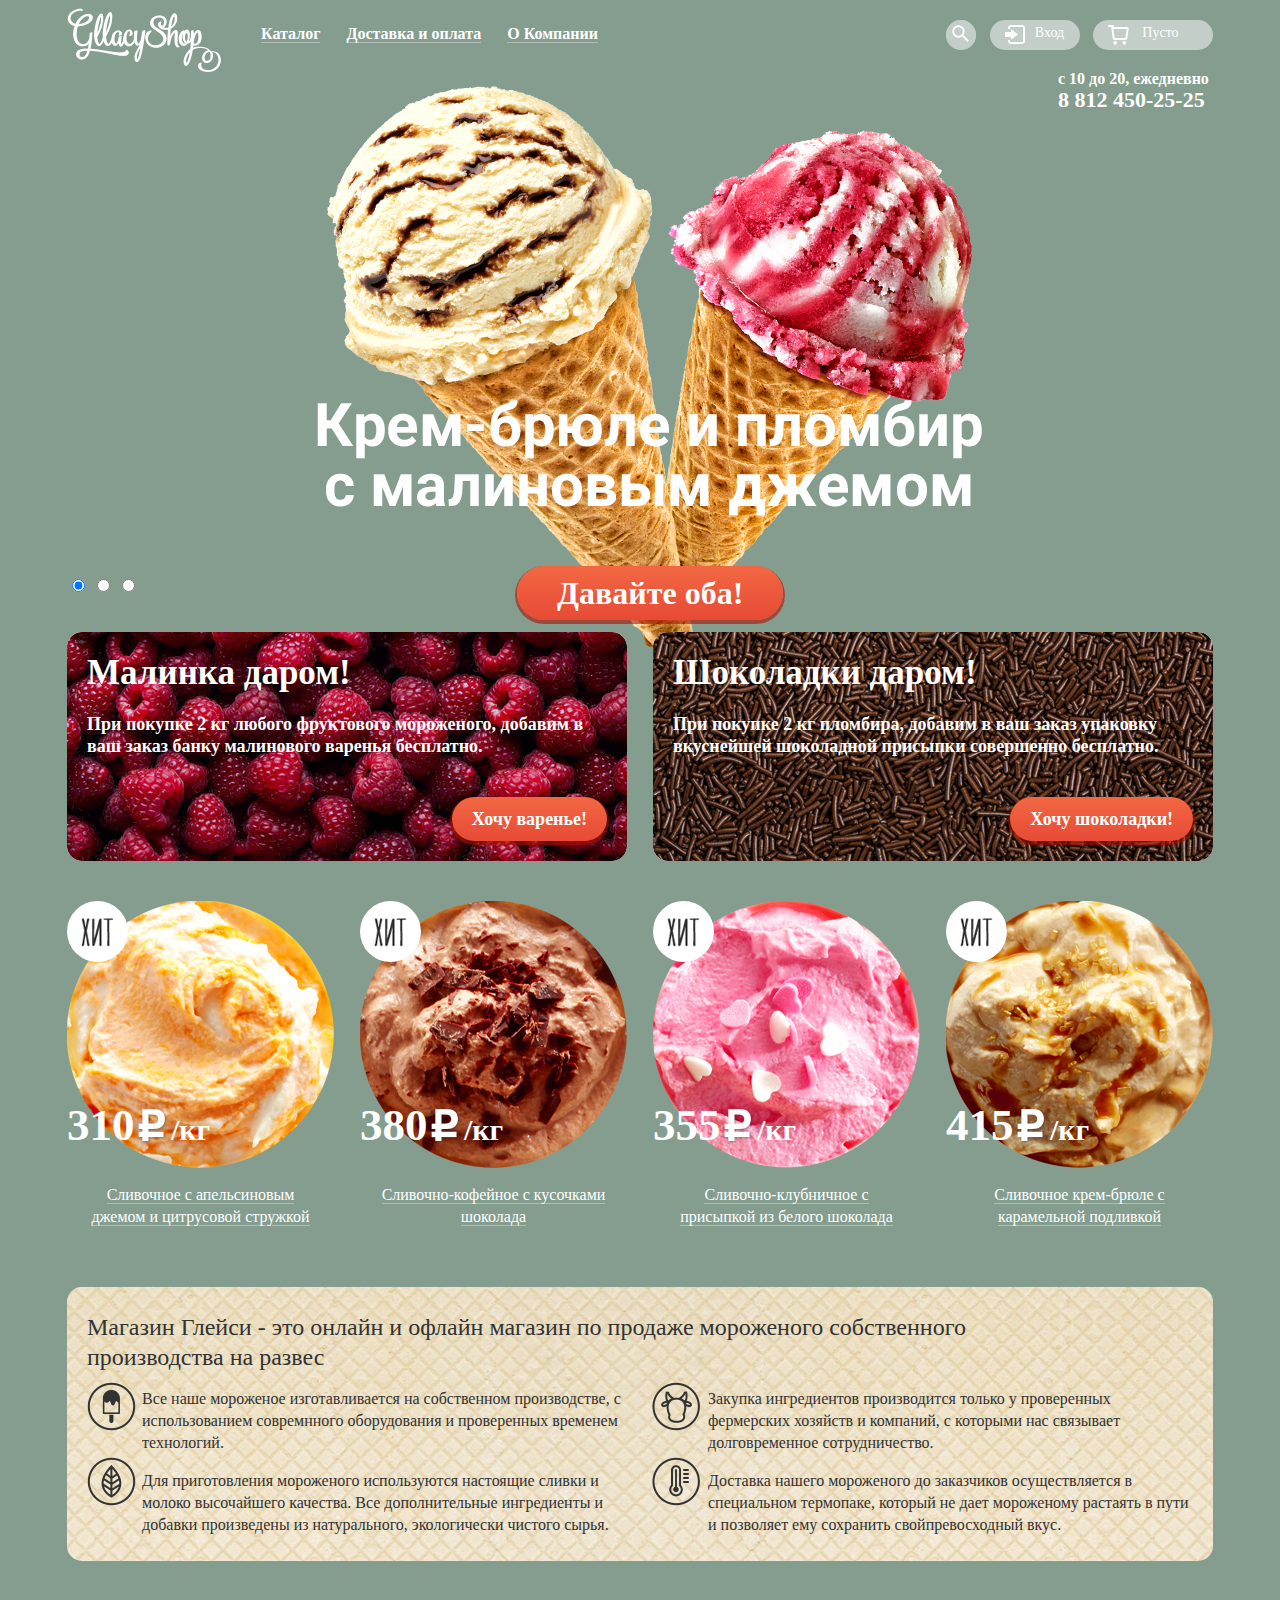
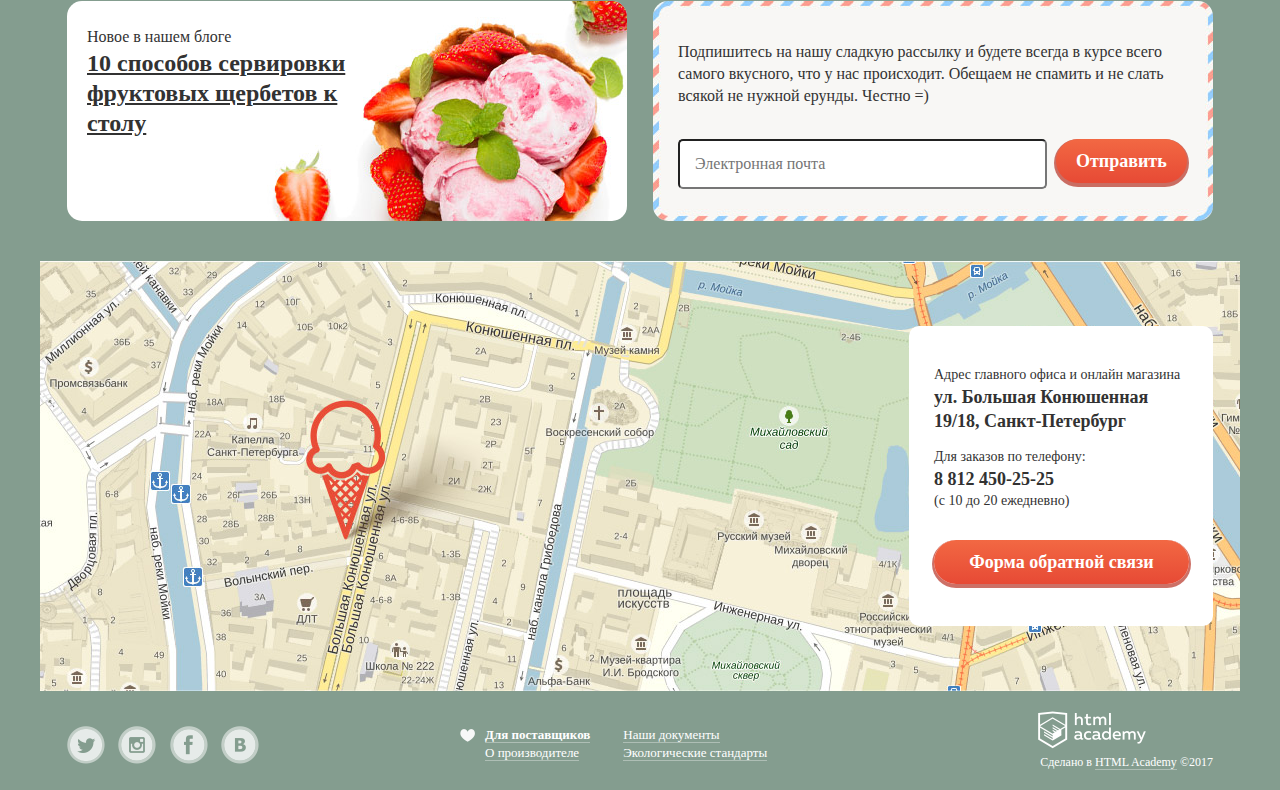
==== commit 84251d11: "не готово: styleguide. фильтры, всп.окна, слайдер" ====
--- a/index.html
+++ b/index.html
@@ -5,13 +5,14 @@
   <meta charset="utf-8">
   <title>Gllacy Shop</title>
   <link href="css/style.css" rel="stylesheet">
+  <link href="https://fonts.googleapis.com/css?family=Roboto:400,700&amp;subset=cyrillic" rel="stylesheet">
 </head>
 
 <body>
   <header class="main-header">
     <div class="container clearfix">
       <div class="main-logo">
-        <img src="img/logo.png" alt="Gllacy Shop" title="Gllacy Shop">
+        <img src="img/logo.png" alt="Gllacy Shop" title="Gllacy Shop" width="154px" height="64px">
       </div>
       <nav class="main-navigation">
         <ul class="main-menu">
@@ -39,7 +40,7 @@
             <a href="#">Доставка и оплата</a>
           </li>
           <li>
-            <a href="#">О компании</a>
+            <a href="#">О Компании</a>
           </li>
         </ul>
       </nav>
@@ -101,47 +102,75 @@
       </div>
       <a class="two btn" href="#">Давайте оба!</a>
     </div>
-    <section class="hits clearfix container">
+    <section class="hits clearfix">
       <div class="hits-item">
-        <b class="hits-name">Малинка даром!</b>
-        <p>При покупке 2 кг любого фруктового мороженого, добавим в ваш заказ банку малинового варенья бесплатно.</p>
+        <p class="hits-name">Малинка даром!</p>
+        <p class="hits-text">При покупке 2 кг любого фруктового мороженого, добавим в ваш заказ банку малинового варенья бесплатно.</p>
         <a class="btn hits-btn" href="#">Хочу варенье!</a>
       </div>
       <div class="hits-item">
-        <b class="hits-name">Шоколадки даром!</b>
-        <p>При покупке 2 кг пломбира, добавим в ваш заказ упаковку вкуснейшей шоколадной присыпки совершенно бесплатно.</p>
+        <p class="hits-name">Шоколадки даром!</p>
+        <p class="hits-text">При покупке 2 кг пломбира, добавим в ваш заказ упаковку вкуснейшей шоколадной присыпки совершенно бесплатно.</p>
         <a class="btn hits-btn" href="#">Хочу шоколадки!</a>
       </div>
     </section>
-    <section class="hit-catalog-item container">
-      <article class="catalog-item">
-        <span class="hit">Хит</span>
-        <img src="img/product-1.png" alt="Сливочное с апельсиновым джемом и цитрусовой стружкой">
-        <p>310 <img src="img/ruble.png" class="ruble-img" alt="руб"><span class="dot">руб.</span>/кг</p>
-        <h2 class="hit-item-product"><a href="#" class="category">Сливочное с апельсиновым джемом и цитрусовой стружкой</a></h2>
-      </article>
-      <article class="catalog-item">
-        <span class="hit">Хит</span>
-        <img src="img/product-2.png" alt="Сливочно-кофейное с кусочками шоколада">
-        <p>380 <img src="img/ruble.png" class="ruble-img" alt="руб"><span class="dot">руб.</span>/кг</p>
-        <h2 class="hit-item-product"><a href="#" class="category">Сливочно-кофейное с кусочками шоколада</a></h2>
-      </article>
-      <article class="catalog-item">
-        <span class="hit">Хит</span>
-        <img src="img/product-3.png" alt="Сливочно-клубничное с присыпкой из белого шоколада">
-        <p>355 <img src="img/ruble.png" class="ruble-img" alt="руб"><span class="dot">руб.</span>/кг</p>
-        <h2 class="hit-item-product"><a href="#" class="category">Сливочно-клубничное с присыпкой из белого шоколада</a></h2>
-      </article>
-      <article class="catalog-item">
-        <span class="hit">Хит</span>
-        <img src="img/product-4.png" alt="Сливочное крем-брюле с карамльной подливкой">
-        <p>415 <img src="img/ruble.png" class="ruble-img" alt="руб"><span class="dot">руб.</span>/кг</p>
-        <h2 class="hit-item-product"><a href="#" class="category">Сливочное крем-брюле с карамльной подливкой</a></h2>
+    <section class="hit-catalog-item">
+      <article class="catalog-item">
+        <span class="hit">Хит</span>
+        <img src="img/product-1.png" alt="Сливочное с апельсиновым джемом и цитрусовой стружкой" width="267px" height="267px">
+        <div class="catalog-item-price">
+          <p>310</p>
+          <p>/кг</p>
+        </div>
+        <div class="catalog-item-ruble">
+          <img src="img/ruble.png" class="ruble-img" alt="руб" width="31px" height="36px">
+          <span class="dot">руб.</span>
+        </div>
+        <h2 class="catalog-item-product"><a href="#" class="category">Сливочное с апельсиновым<br> джемом и цитрусовой стружкой</a></h2>
+      </article>
+      <article class="catalog-item">
+        <span class="hit">Хит</span>
+        <img src="img/product-2.png" alt="Сливочно-кофейное с кусочками шоколада" width="267px" height="267px">
+        <div class="catalog-item-price">
+          <p>380</p>
+          <p>/кг</p>
+        </div>
+        <div class="catalog-item-ruble">
+          <img src="img/ruble.png" class="ruble-img" alt="руб" width="31px" height="36px">
+          <span class="dot">руб.</span>
+        </div>
+        <h2 class="catalog-item-product"><a href="#" class="category">Сливочно-кофейное с кусочками шоколада</a></h2>
+      </article>
+      <article class="catalog-item">
+        <span class="hit">Хит</span>
+        <img src="img/product-3.png" alt="Сливочно-клубничное с присыпкой из белого шоколада" width="267px" height="267px">
+        <div class="catalog-item-price">
+          <p>355</p>
+          <p>/кг</p>
+        </div>
+        <div class="catalog-item-ruble">
+          <img src="img/ruble.png" class="ruble-img" alt="руб" width="31px" height="36px">
+          <span class="dot">руб.</span>
+        </div>
+        <h2 class="catalog-item-product"><a href="#" class="category">Сливочно-клубничное с <br>присыпкой из белого шоколада</a></h2>
+      </article>
+      <article class="catalog-item">
+        <span class="hit">Хит</span>
+        <img src="img/product-4.png" alt="Сливочное крем-брюле с карамльной подливкой" width="267px" height="267px">
+        <div class="catalog-item-price">
+          <p>415</p>
+          <p>/кг</p>
+        </div>
+        <div class="catalog-item-ruble">
+          <img src="img/ruble.png" class="ruble-img" alt="руб" width="31px" height="36px">
+          <span class="dot">руб.</span>
+        </div>
+        <h2 class="catalog-item-product"><a href="#" class="category">Сливочное крем-брюле с<br> карамельной подливкой</a></h2>
       </article>
     </section>
-    <section class="features clearfix container">
+    <section class="features clearfix">
       <b class="feature-title">Магазин Глейси - это онлайн и офлайн магазин по продаже мороженого собственного производства на развес</b>
-      <div class="feature-item-left">
+      <div class="feature-item">
         <ul>
           <li>
             <p>Все наше мороженое изготавливается на собственном производстве, с использованием совремнного оборудования и проверенных временем технологий.</p>
@@ -151,7 +180,7 @@
           </li>
         </ul>
       </div>
-      <div class="feature-item-right">
+      <div class="feature-item">
         <ul>
           <li>
             <p>Закупка ингредиентов производится только у проверенных фермерских хозяйств и компаний, с которыми нас связывает долговременное сотрудничество.</p>
@@ -162,26 +191,25 @@
         </ul>
       </div>
     </section>
-    <div class="other clearfix container">
+    <div class="other clearfix">
       <article class="new">
         <p>Новое в нашем блоге</p>
         <a href="#">10 способов сервировки фруктовых щербетов к столу</a>
       </article>
       <form class="feedback">
-        <label for="email">Подпишитесь на нашу сладкую рассылку и будете всегда в курсе всего самого вкусного, что у нас происходит. Обещаем не спамить и не слать всякой не нужной ерунды. Честно =)<br>
+        <label for="email"><p>Подпишитесь на нашу сладкую рассылку и будете всегда в курсе всего самого вкусного, что у нас происходит. Обещаем не спамить и не слать всякой не нужной ерунды. Честно =)</p><br>
           <input type="text" name="email" id="email" placeholder="Электронная почта">
         </label>
-        <button class="btn" type="submit" value="Отправить">Отправить</button>
+        <button class="btn feedback-btn" type="submit" value="Отправить">Отправить</button>
       </form>
     </div>
     <div class="contacts-map">
       <div class="map">
-        <img src="img/map.jpg" alt="карта" width="1254px" height="430px">
+        <img src="img/map.jpg" alt="карта" width="1200px" height="430px">
       </div>
       <div class="contacts">
-        <p>Адрес главного офиса и онлайн магазина <b><br>ул. Большая Конюшенная 19/18, Санкт-Петербург</b><br> Для заказов по телефону:
-          <a href="tel:+78124502525">8 812 450-25-25</a><br> (с 10 до 20 ежедневно)
-        </p>
+        <p>Адрес главного офиса и онлайн магазина <br><b class="bold">ул. Большая Конюшенная 19/18, Санкт-Петербург</b><br></p>
+        <p> Для заказов по телефону:<br><a href="tel:+78124502525" class="bold">8 812 450-25-25</a><br> (с 10 до 20 ежедневно)</p>
         <div class="contacts-form-2">
           <a class="btn contacts-btn" href="#">Форма обратной связи</a>
           <form action="URL" method="post" class="contacts-form">
@@ -203,10 +231,10 @@
   <footer class="main-footer">
     <div class=" container clearfix">
       <section class="footer-social">
-        <a class="social-btn social-btn-tw" href="#">Твиттер</a>
-        <a class="social-btn social-btn-inst" href="#">Инстаграм</a>
-        <a class="social-btn social-btn-fb" href="#">Фейсбук</a>
-        <a class="social-btn social-btn-vk" href="#">Вконтакте</a>
+        <a class="social-btn social-btn-tw" href="#"><span class="social-btn-hidden">Твиттер</span></a>
+        <a class="social-btn social-btn-inst" href="#"><span class="social-btn-hidden">Инстаграм</span></a>
+        <a class="social-btn social-btn-fb" href="#"><span class="social-btn-hidden">Фейсбук</span></a>
+        <a class="social-btn social-btn-vk" href="#"><span class="social-btn-hidden">Вконтакте</span></a>
       </section>
       <nav class="footer-navigation">
         <div class="footer-navigation-left">
--- a/css/style.css
+++ b/css/style.css
@@ -1,9 +1,9 @@
 body {
   font-size: 16px;
   line-height: 22px;
-  color: #ffffff;
+  color: rgb(50,50,50);
   font-weight: normal;
-  font-style: Roboto, sans-serif;
+  font-style: Roboto, Arial, sans-serif;
   background: rgb(132,157,143);
   margin: 0;
   padding: 0;
@@ -13,19 +13,19 @@
   line-height: 22px;
   color: #ffffff;
   font-weight: normal;
-  font-style: Roboto sans serif;
+  font-style: Roboto, Arial, sans-serif;
 }
 .main-title {
   font-size: 35px;
   line-height: 41px;
   color: #ffffff;
   font-weight: bold;
-  font-style: Roboto sans serif;
+  font-style: Roboto, Arial, sans-serif;
   margin: 0;
   margin-bottom: 25px;
 }
 .container {
-  width: 1200px;
+  width: 1146px;
   padding-left: 27px;
   padding-right: 27px;
   margin: 0 auto;
@@ -36,15 +36,36 @@
   display: table;
 }
 .btn {
-  background: rgb(240,102,67);
+  display: inline-block;
+  padding-left: 20px;
+  padding-right: 20px;
+  padding-top: 10px;
+  padding-bottom: 10px;
+  font-family: inherit;
+  font-size: 18px;
+  line-height: 24px;
+  font-weight: bold;
+  vertical-align: top;
+  text-align: center;
+  background-image: linear-gradient(rgb(242,104,67),rgb(231,74,53));
+  box-shadow: 0 2px 0 2px rgba(172,16,0, 0.6);
   border-radius: 40px;
   color: rgb(255,255,255);
-  padding: 0px;
+  text-transform: none;
+  text-decoration: none;
+  border: none;
   cursor: pointer;
 }
 .main-header {
   margin: 0;
   margin-bottom: 1px;
+  font-size: 16px;
+  line-height: 18px;
+  color: rgb(255,255,255);
+}
+.main-header a{
+  color: rgb(255,255,255);
+  text-decoration: none;
 }
 .main-logo {
   width: 154px;
@@ -58,14 +79,19 @@
   height: 80px;
   float: left;
   margin: 0;
+  font-weight: bold;
 }
 .main-menu {
   margin: 0px;
   margin-top: 25px;
   list-style: none;
 }
+.main-menu a{
+  border-bottom: 1px solid #aebeb5;
+}
 .main-menu>li {
   display: inline-block;
+  vertical-align: top;
   position: relative;
   margin: 0;
   margin-right: 22px;
@@ -84,6 +110,7 @@
   list-style: none;
   border-radius: 5px;
   background-color: rgb(248,247,244);
+  color: rgb(50,50,50);
 }
 .main-menu .dropdown li:not(:first-of-type) {
   padding: 0;
@@ -97,20 +124,132 @@
   min-width: 280px;
   min-height: 70px;
   float: right;
+  margin: 0;
+  margin-top: 20px;
+  margin-bottom: -45px;
+  font-size: 14px;
+  line-height: 16px;
+  text-align: right;
+}
+.user-block .user-menu {
+  display: inline-block;
+  vertical-align: top;
+  padding: 0;
+}
+.search span {
+  visibility: hidden;
+}
+.header-contacts {
+  width: 155px;
+  min-height: 45px;
+  float: right;
+  margin: 0;
+  margin-top: 25px;
+  padding: 0;
+}
+.header-contacts p{
+  margin: 0;
+  padding: 0;
+  font-weight: bold;
+}
+.header-contacts b {
+  font-size: 22px;
+  line-height: 24px;
+  font-weight: bold;
+  margin: 0;
+}
+.search {
+  display: inline-block;
+  vertical-align: top;
   position: relative;
-  margin: 0;
-  margin-top: 15px;
-  margin-bottom: -45px;
-}
-.user-block  .user-menu {
-  display: inline-block;
+  width: 30px;
+  height: 30px;
+  margin-right: 10px;
+  background-color: rgb(194,206,199);
+  border-radius: 50%;
+}
+.entrance-login {
+  display: inline-block;
+  vertical-align: top;
+  position: relative;
+  min-width: 60px;
+  height: 20px;
+  background: rgb(194,206,199);
+  border-radius: 20px;
+  margin: 0;
+  margin-right: 10px;
   padding: 0;
   padding-left: 30px;
-}
+  padding-top: 5px;
+  padding-bottom: 5px;
+  color: rgb(255,255,255);
+  text-align: center;
+  text-transform: none;
+  text-decoration: none;
+  border: none;
+  cursor: pointer;
+}
+.basket {
+  display: inline-block;
+  vertical-align: top;
+  position: relative;
+  min-width: 95px;
+  height: 20px;
+  background: rgb(194,206,199);
+  border-radius: 20px;
+  margin: 0;
+  padding: 0;
+  padding-left: 20px;
+  padding-right: 5px;
+  padding-top: 5px;
+  padding-bottom: 5px;
+  color: rgb(255,255,255);
+  text-align: center;
+  text-transform: none;
+  text-decoration: none;
+  border: none;
+  cursor: pointer;
+}
+.basket::before{
+  content: "";
+  position: absolute;
+  left: 15px;
+  background-image: url("../img/sprite2.png");
+  background-repeat: no-repeat;
+  display: block;
+  width: 21px;
+  height: 20px;
+  background-position: -5px -5px;
+}
+.entrance-login::before{
+  content: "";
+  position: absolute;
+  left: 15px;
+  background-image: url("../img/sprite.png");
+  background-repeat: no-repeat;
+  display: block;
+  width: 21px;
+  height: 19px;
+  background-position: -5px -35px;
+}
+.search::before{
+  content: "";
+  position: absolute;
+  left: 0;
+  top: 0px;
+  right: 180px;
+  background-image: url("../img/sprite.png");
+  background-repeat: no-repeat;
+  display: block;
+  width: 30px;
+  height: 30px;
+  background-position: 1px -605px;
+}
+
 .search-form {
   position: absolute;
-  top: 30px;
-  right: 180px;
+  top: 35px;
+  right: 0;
   display: none;
   width: 343px;
   min-height: 85px;
@@ -129,44 +268,42 @@
     display: block;
 }
 .entrance-form {
-    position: absolute;
-    top: 30px;
-    right: 120px;
-    display: none;
-    width: 278px;
-    min-height: 216px;
-    background: rgb(248,247,244);
-    z-index: 3;
-    padding: 0;
-    padding-left: 20px;
-    padding-top: 20px;
-    border-radius: 5px;
+  position: absolute;
+  top: 55px;
+  right: 220px;
+  display: none;
+  width: 238px;
+  min-height: 216px;
+  background: rgb(248,247,244);
+  z-index: 3;
+  padding: 0;
+  padding-left: 20px;
+  padding-right: 20px;
+  padding-top: 20px;
+  border-radius: 5px;
 }
 .entrance:hover .entrance-form {
-   display: block;
+  display: block;
 }
 .entrance-a {
   width: 130px;
   min-height: 50px;
   float: right;
-  margin-right: 20px;
+}
+.entrance-a a {
+ color: rgb(50,50,50);
 }
 .entrance input {
-  width: 240px;
+  width: 225px;
   min-height: 45px;
   margin-bottom: 20px;
   padding-left: 15px;
   border-radius: 5px;
 }
 .entrance-btn {
-  min-width: 100px;
+  float: left;
   height: 45px;
   margin: 0;
-}
-.header-contacts {
-  width: 170px;
-  min-height: 50px;
-  float: right;
 }
 .main-slider {
   width: 1146px;
@@ -188,66 +325,76 @@
 .main-slider .two {
   position: absolute;
   top: 500px;
-  left: 500px;
+  left: 450px;
   margin-top: -50px;
   font-size: 32px;
   z-index: 5;
+  padding: 15px 40px;
   }
 .hits {
-  width: 1146px;
-  min-height: 230px;
-  margin: 0;
+  min-width: 1146px;
+  min-height: 209px;
+  margin: 0 auto;
   margin-bottom: 40px;
+  position: relative;
+  z-index: 5;
 }
 .hits .hits-item {
-  width: 515px;
-  min-height: 230px;
+  width: 520px;
+  height: 189px;
   font-size: 18px;
   line-height: 22px;
   font-weight: bold;
   margin: 0;
   padding: 20px;
-  padding-bottom: 0px;
-}
-.hits .hits-item:first-child {
+  border-radius: 15px;
+}
+.hits-item:first-child {
+  background-image: url("../img/malin-fon.jpg");
+  background-repeat: no-repeat;
   float:left;
 }
 .hits .hits-item:last-child {
+  background-image: url("../img/fon-chocolat.jpg");
+  background-repeat: no-repeat;
   float: right;
 }
 .hits .hits-name {
   font-size: 35px;
   line-height: 41px;
   font-weight: bold;
-  margin: 0;
-}
-.hits-item p {
+  color: rgb(255,255,255);
+  margin: 0;
+}
+.hits-item .hits-text {
   margin: 0;
   margin-bottom: 40px;
   margin-top: 20px;
+  font-size: 18px;
+  line-height: 22px;
+  font-weight: bold;
+  color: rgb(255,255,255);
 }
 .hits-btn {
-  min-width: 165px;
-  height: 50px;
   float: right;
-  margin: 0;
-  margin-right: 20px;
-  padding-left: 20px;
-  padding-top: 14px;
 }
 .hit-catalog-item {
   width: 1146px;
-  min-height: 364px;
-  margin: 0;
-  margin-bottom: 75px;
+  min-height: 330px;
+  margin: 0;
+  margin-bottom: 10px;
   font-size: 0px;
-  clear: both;
+}
+.catalog-item a {
+  text-decoration: none;
+  color: rgb(255,255,255);
 }
 .catalog-item {
   display: inline-block;
   vertical-align: top;
+  position: relative;
   width: 267px;
-  min-height: 364px;
+  min-height: 330px;
   font-size: 26px;
   margin: 0;
   margin-right: 26px;
@@ -258,27 +405,150 @@
 .dot {
   display:none;
 }
+.catalog-item p {
+  font-size: 30px;
+  line-height: 45px;
+  font-weight: bold;
+  color: rgb(255,255,255);
+  margin: 0;
+  padding: 0;
+  display: inline;
+}
+.catalog-item p:first-of-type{
+  font-size: 45px;
+  line-height: 45px;
+  font-weight: bold;
+  color: rgb(255,255,255);
+  margin: 0;
+  margin-right: 30px;
+  padding: 0;
+  display: inline;
+}
+.catalog-item-price {
+  position: absolute;
+  bottom: 90px;
+}
+.catalog-item-ruble {
+  position: absolute;
+  bottom: 95px;
+  left: 70px;
+}
+.hit-catalog-item .catalog-item::before {
+  content: "";
+  width: 61px;
+  height: 61px;
+  position: absolute;
+  width: 61px;
+  height: 61px;
+  background-position: -5px -87px;
+  background-image: url("../img/sprite.png");
+  background-repeat: no-repeat;
+  display: block;
+  border-radius: 50%;
+}
+.catalog-item .hit{
+  display: none;
+}
+.catalog-item-product {
+  font-size: 45px;
+  line-height: 45px;
+  font-weight: bold;
+  color: rgb(255,255,255);
+  text-align: center;
+}
+.catalog-item-product>a {
+  border-bottom: 1px solid #aebeb5;
+}
 .features {
-  width: 1146px;
-  min-height: 260px;
-  margin: 0;
-  margin-bottom: 55px;
-}
-.feature-item-left {
+  width: 1126px;
+  position: relative;
+  margin: 0;
+  padding: 0;
+  margin-bottom: 40px;
+  padding-top: 25px;
+  padding-bottom: 25px;
+  padding-right: 20px;
+  background-image: url("../img/fon-waffle.jpg");
+  background-repeat: no-repeat;
+  border-radius: 15px;
+}
+.feature-title {
+  display: block;
+  width: 905px;
+  font-size: 24px;
+  line-height: 30px;
+  font-weight: normal;
+  color: rgb(50,50,50);
+  padding: 0;
+  margin: 0;
+  margin-left: 20px;
+  margin-right: 20px;
+}
+.feature-item ul {
+  width: 485px;
+  margin: 0;
+  padding: 0;
+}
+.feature-item:first-of-type{
   float: left;
-  width: 485px;
-  min-height: 90px;
-  margin: 0;
-  margin-right: 83px;
-}
-.feature-item-right {
+  margin-left: 75px;
+}
+.feature-item:last-of-type{
   float: right;
-  width: 485px;
-  min-height: 90px;
-  margin: 0;
 }
 .features li {
   list-style: none;
+}
+.features p{
+  margin-bottom: 0;
+}
+.feature-item:first-of-type::after {
+  content: "";
+  background-image: url("../img/sprite.png");
+  background-repeat: no-repeat;
+  display: block;
+  position: absolute;
+  top: 170px;
+  left: 20px;
+  width: 49px;
+  height: 49px;
+  background-position: -5px -402px;
+}
+.feature-item:first-of-type::before {
+  content: "";
+  background-image: url("../img/sprite.png");
+  background-repeat: no-repeat;
+  display: block;
+  position: absolute;
+  left: 20px;
+  top: 95px;
+  width: 49px;
+  height: 49px;
+  background-position: -5px -301px;
+}
+.feature-item:last-of-type::after {
+  content: "";
+  background-image: url("../img/sprite.png");
+  background-repeat: no-repeat;
+  display: block;
+  position: absolute;
+  top: 170px;
+  left: 585px;
+  width: 49px;
+  height: 49px;
+  background-position: -5px -461px;
+}
+.feature-item:last-of-type::before {
+  content: "";
+  background-image: url("../img/sprite.png");
+  background-repeat: no-repeat;
+  display: block;
+  position: absolute;
+  left: 585px;
+  top: 95px;
+  width: 49px;
+  height: 49px;
+  background-position: -5px -200px;
 }
 .other {
   width: 1146px;
@@ -287,39 +557,102 @@
   margin-bottom: 40px;
 }
 .new {
-  width: 560px;
-  min-height: 220px;
+  width: 540px;
+  min-height: 195px;
   float: left;
   margin: 0;
+  padding-left: 20px;
+  padding-top: 25px;
+  background-image: url("../img/fon-strawberry.jpg");
+  background-repeat: no-repeat;
+  border-radius: 15px;
+}
+.new a {
+  display: block;
+  width: 292px;
+  margin: 0;
+  padding: 0;
+  font-size: 24px;
+  line-height: 30px;
+  font-weight: bold;
+  color: rgb(50,50,50);
+}
+.new p{
+  margin: 0;
+  padding: 0;
 }
 .feedback{
-  width: 560px;
-  min-height: 220px;
+  width: 510px;
+  height: 140px;
+  margin: 0;
+  padding-left: 25px;
+  padding-right: 25px;
+  padding-top: 40px;
+  padding-bottom: 40px;
   float: right;
+  background-image: url("../img/fon-email.jpg");
+  background-repeat: no-repeat;
+  border-radius: 15px;
+}
+.feedback input{
+  width: 350px;
+  height: 26px;
+  margin: 0;
+  margin-top: 10px;
+  padding: 0;
+  padding-top: 10px;
+  padding-bottom: 10px;
+  padding-left: 15px;
+  border-radius: 5px;
+}
+[placeholder="Электронная почта"]{
+  font-size: 16px;
+  line-height: 24px;
+  color: rgb(153,153,153);
+  font-family: inherit;
+  margin: 0;
+}
+.feedback p {
+  margin: 0;
+  display: block;
+}
+.feedback-btn {
+  margin: 0;
+  margin-top: 10px;
+  margin-left: 5px;
 }
 .contacts-map {
-  width: 1254px;
+  width: 1200px;
   height: 430px;
   margin: 0;
   margin-left: -27px;
-  margin-right: -27px;
   position: relative;
 }
 .contacts-map .map {
   margin: 0;
 }
 .contacts {
-  width: 240px;
-  height: 280px;
+  width: 254px;
+  height: 250px;
   position: absolute;
   top: 65px;
   right: 27px;
-  color:black;
-  font-size: 14px;
-  line-height: 20px;
   background: rgb(255,255,255);
   border-radius: 10px;
   padding: 25px;
+  font-size: 14px;
+  line-height: 20px;
+  font-weight: normal;
+  color: rgb(50,50,50);
+}
+.contacts .bold {
+  font-size: 18px;
+  line-height: 24px;
+  font-weight: bold;
+  color: rgb(50,50,50);
+  text-decoration: none;
+  margin: 0;
+  padding: 0;
 }
 .contacts-form {
   width: 430px;
@@ -329,6 +662,7 @@
   left: -550px;
   padding: 25px;
   background: rgb(248,247,244);
+  color: rgb(50,50,50);
   border-radius: 10px;
   display: none;
   z-index: 8;
@@ -336,6 +670,12 @@
 .contacts-form-2:hover .contacts-form {
   display: block;
 }
+.contacts-btn {
+  width: 215px;
+  margin-top: 15px;
+  margin-left: auto;
+  margin-right: auto;
+}
 .contacts-form input {
   width: 267px;
   height: 45px;
@@ -362,53 +702,157 @@
 .main-footer {
   margin: 0;
   margin-top: 15px;
+  font-size: 13px;
+  line-height: 18px;
+  font-weight: normal;
+  color: rgb(255,255,255);
+}
+.footer-navigation a,
+.footer-copyright a {
+border-bottom: 1px solid #aebeb5;
 }
 .footer-social {
   width: 267px;
-  height: 90px;
+  height: 64px;
   float: left;
   margin: 0;
   margin-right: 26px;
-  margin-top: 20px;
+  margin-top: 5px;
+  padding-top: 15px;
+}
+.social-btn{
+  display: inline-block;
+  width: 38px;
+  height: 38px;
+  background-image: url("../img/sprite2.png");
+  background-repeat: no-repeat;
+  vertical-align: top;
+  margin-right: 10px;
+}
+.social-btn-tw {
+  background-position: -5px -131px;
+}
+.social-btn-inst{
+  background-position: -5px -83px;
+}
+.social-btn-fb {
+  background-position: -5px -35px;
+}
+.social-btn-vk {
+  background-position: -5px -179px;
+}
+.social-btn-hidden {
+  display: none;
 }
 .footer-navigation {
   width: 560px;
-  min-height: 89px;
-  margin: 0;
-  margin-top: 15px;
+  min-height: 64px;
+  margin: 0;
+  margin-top: 5px;
+  padding-top: 15px;
   float: left;
 }
+.footer-navigation .activ {
+  font-weight: bold;
+}
 .footer-navigation-left {
-  width:265px;
-  float: left;
-  margin: 0;
-  text-align: right;
+  display: inline-block;
+  vertical-align: top;
+  position: relative;
+  min-width: 120px;
+  margin: 0;
+  margin-right: 15px;
+  margin-left: 100px;
+  padding-left: 25px;
 }
 .footer-navigation-right {
-  width: 273px;
-  float: right;
-  margin: 0;
-  padding-left: 20px;
+  display: inline-block;
+  vertical-align: top;
+  min-width: 180px;
+  margin: 0;
+}
+.footer-navigation-left::before {
+  content: "";
+  position: absolute;
+  left: 0px;
+  top: 3px;
+  width: 15px;
+  height: 13px;
+  background-image: url("../img/sprite.png");
+  background-repeat: no-repeat;
+  background-position: -5px -64px;
 }
 .footer-copyright {
   width: 260px;
-  min-height: 65px;
+  min-height: 40px;
   float: right;
-  margin: 0;
-  padding-top: 45px;
+  position: relative;
+  margin: 0;
+  margin-top: 5px;
+  padding-top: 30px;
+  text-align: right;
+  font-size: 12px;
+  line-height: 18px;
+  font-weight: normal;
+  color: rgb(255,255,255);
+}
+.footer-copyright::before{
+  content: "";
+  position: absolute;
+  top: 0px;
+  left: 85px;
+  width: 108px;
+  height: 38px;
+  background-image: url("../img/logo-academy.png");
+  background-repeat: no-repeat;
+
+}
+.main-footer a {
+    color: rgb(255,255,255);
+    text-decoration: none;
 }
 .slider-2,
 .slider-3 {
   display: none;
 }
+
+
+.main-menu .active {
+  background: rgb(208,112,88);
+  border-radius: 40px;
+  margin: 0;
+  padding: 0;
+  padding: 5px 15px;
+  border-bottom: none;
+}
 .breadcrumbs {
   display: inline-block;
+  vertical-align: top;
   margin: 0;
   margin-top: 10px;
 }
-.breadcrumbs a:not(:first-child) {
-  margin: 0;
-  padding-left: 15px;
+.breadcrumbs a:not(:last-child) {
+  border-bottom: 1px solid #aebeb5;
+}
+.breadcrumbs .quotes {
+  color: inherit;
+  margin-left: 10px;
+  margin-right: 5px;
+}
+.basket-2::before {
+  content: "";
+  position: absolute;
+  left: 15px;
+  background-image: url("../img/sprite.png");
+  background-repeat: no-repeat;
+  display: inline-block;
+  width: 21px;
+  height: 20px;
+  background-position: -5px -5px;
+}
+.basket-list .basket-2 {
+  background: rgb(255,255,255);
+  color: rgb(50,50,50);
 }
 .basket-info {
   width: 540px;
@@ -418,7 +862,7 @@
   right: 30px;
   display: none;
   background: rgb(248,247,244);
-  color: rgb(0,0,0);
+  color: rgb(50,50,50);
   border-radius: 5px;
   border-collapse: collapse;
 }
@@ -437,20 +881,68 @@
   font-weight: bold;
   border-top: 1px solid rgb(202,202,199);
 }
+.filters {
+  font-size: 0;
+}
 .filters-sorting,
 .filters-price,
 .filters-fat {
   display: inline-block;
+  vertical-align: top;
   margin-right: 15px;
+  color: rgb(255, 255, 255);
+  font-size: 16px;
+  line-height: 18px;
+}
+.filters-price {
+  width: 220px;
+}
+.filters-title {
+  margin-left: 10px;
 }
 .filters-fillers {
-  margin: 0;
-  margin-top: 15px;
+  display: inline-block;
+  width: 630px;
+  font-size: 16px;
+  line-height: 18px;
+  color: rgb(255, 255, 255);
+  margin: 0;
   margin-bottom: 35px;
 }
+.filters .filters-item {
+background-color: rgb(194,206,199);
+border-radius: 20px;
+padding-left: 15px;
+padding-top: 10px;
+padding-bottom: 10px;
+}
+.filters-fat label {
+  padding-right: 10px;
+}
+.filters-fat label:last-of-type{
+  padding-right: 20px;
+}
+.filters-fillers label {
+  padding-left: 15px;
+}
+.filters-btn {
+  display: inline-block;
+  vertical-align: top;
+  margin-right: 15px;
+  margin-top: 18px;
+  margin-left: 10px;
+  color: rgb(255, 255, 255);
+  background: rgb(194,206,199);
+  font-size: 16px;
+  line-height: 18px;
+  border: 1px solid #ffffff;
+  box-shadow: none;
+  font-weight: normal;
+}
 .catalog {
   display: inline-block;
   margin: 0;
+  font-size: 0;
 }
 .catalog-item-info {
   width: 294px;
@@ -466,9 +958,88 @@
   display: block;
 }
 .paginator {
+  width: inherit;
   float: right;
-  margin: 0;
+  text-align: right;
+  margin: 0;
+  margin-bottom: 30px;
+  font-size: 16px;
+  line-height: 18px;
 }
 .paginator a {
-  padding-left: 20px;
-}
+  display: inline-block;
+  vertical-align: top;
+  text-decoration: none;
+  color: rgb(255,255,255);
+  margin-right: 10px;
+}
+.paginator .active {
+  color: rgb(50,50,50);
+  background-color: rgb(255,255,255);
+  border-radius: 50%;
+  min-width: 20px;
+  min-height: 20px;
+  text-align: center;
+}
+.paginator .hidden {
+  display: none;
+}
+.paginator .prev {
+  opacity: 0.2;
+}
+
+.sprite {
+    background-image: url("../img/sprite.png");
+    background-repeat: no-repeat;
+    display: block;
+    width: 21px;
+    height: 20px;
+    background-position: -5px -5px;
+}
+
+.sprite-entrance {
+    width: 21px;
+    height: 19px;
+    background-position: -5px -35px;
+}
+
+.sprite-heard {
+    width: 15px;
+    height: 13px;
+    background-position: -5px -64px;
+}
+
+.sprite-hit {
+    width: 61px;
+    height: 61px;
+    background-position: -5px -87px;
+}
+
+
+
+.sprite-next {
+    width: 9px;
+    height: 14px;
+    background-position: -5px -562px;
+}
+
+.sprite-prev {
+    width: 9px;
+    height: 14px;
+    background-position: -5px -586px;
+}
+
+.sprite-search {
+    width: 17px;
+    height: 17px;
+    background-position: -5px -610px;
+}
+
+.sprite-bascet1 {
+  background-image: url("../img/sprite2.png");
+  background-repeat: no-repeat;
+  display: block;
+    width: 21px;
+    height: 20px;
+    background-position: -5px -5px;
+}
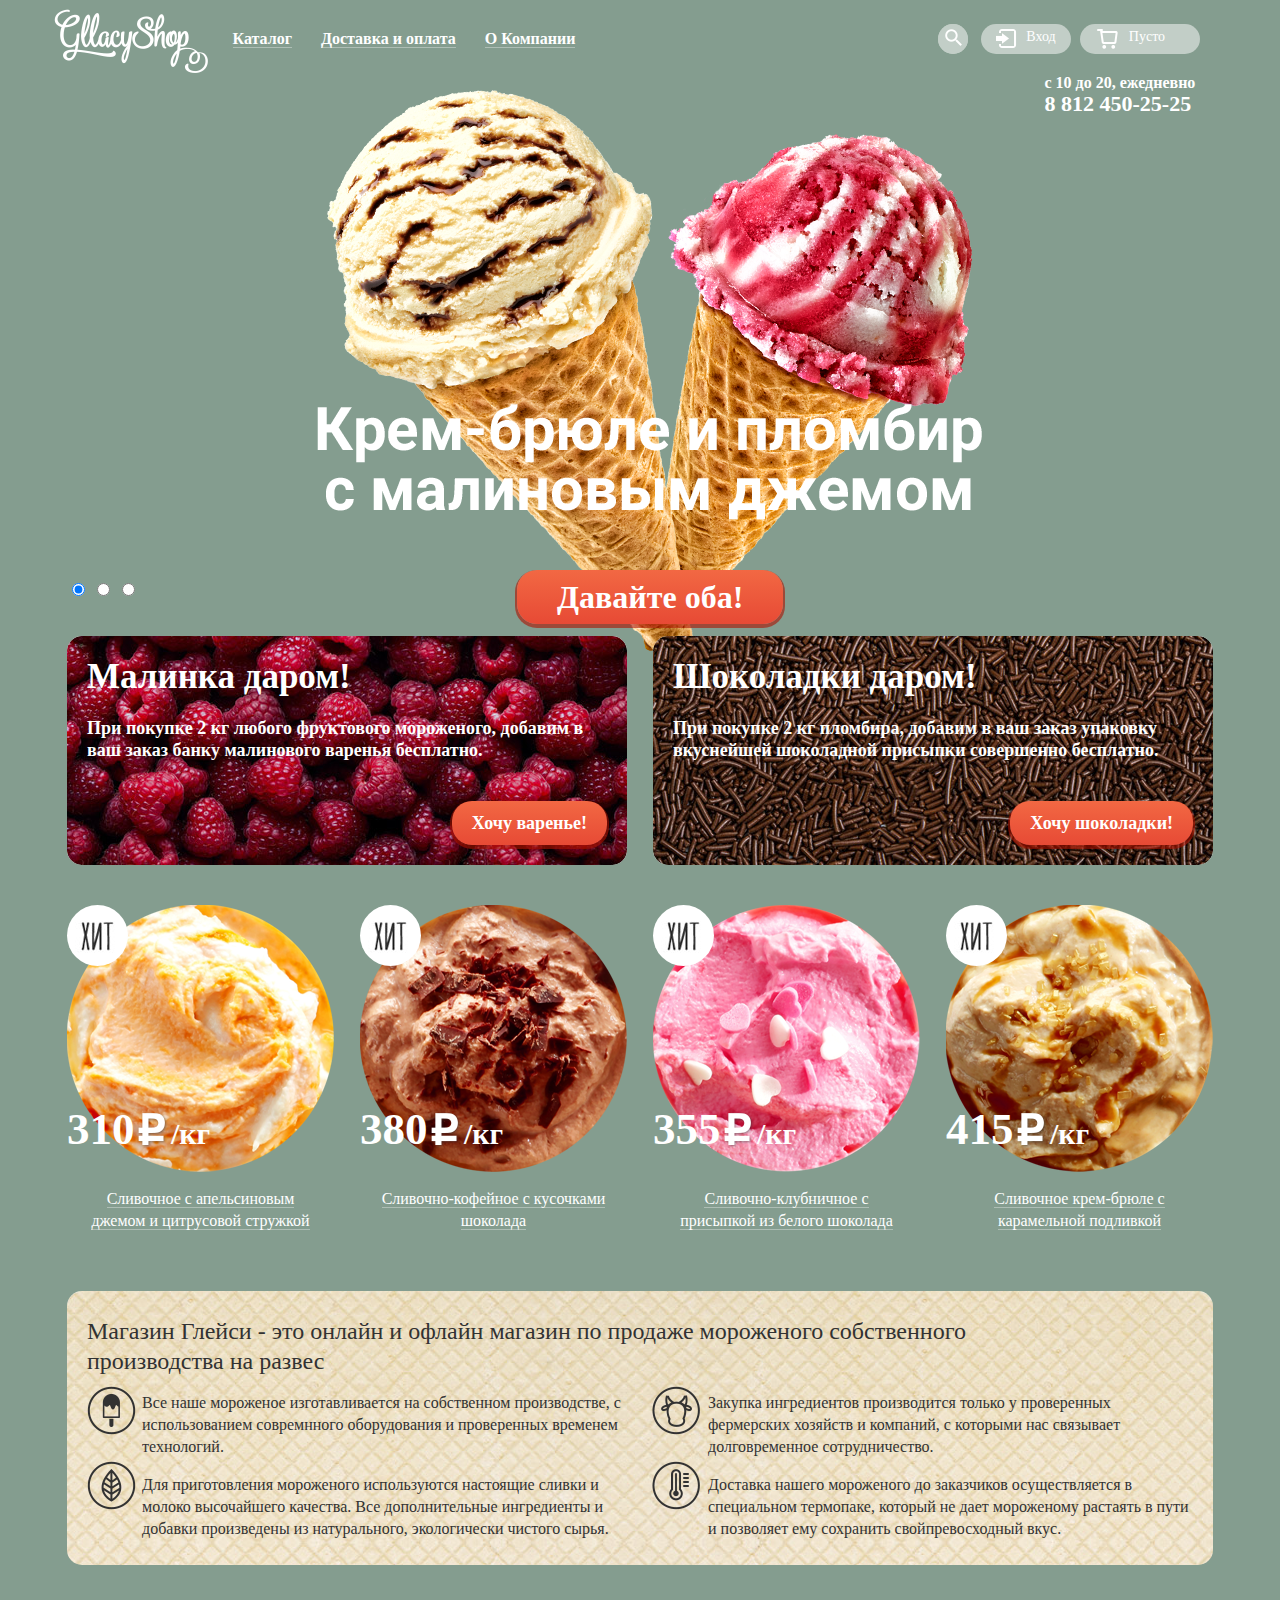
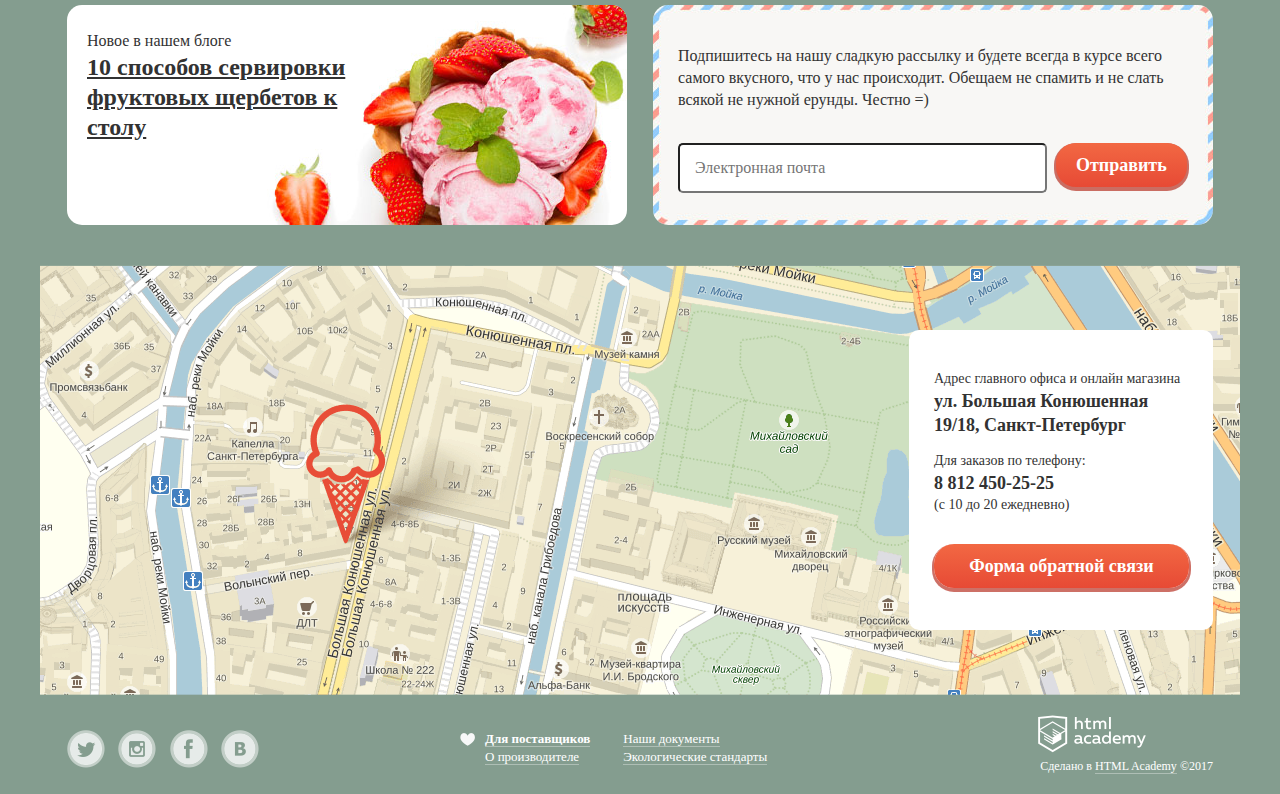
==== commit 0f0dba7c: "пром" ====
--- a/index.html
+++ b/index.html
@@ -4,8 +4,8 @@
 <head>
   <meta charset="utf-8">
   <title>Gllacy Shop</title>
+  <link href="https://fonts.googleapis.com/css?family=Roboto:400,500,700&amp;subset=cyrillic" rel="stylesheet">
   <link href="css/style.css" rel="stylesheet">
-  <link href="https://fonts.googleapis.com/css?family=Roboto:400,700&amp;subset=cyrillic" rel="stylesheet">
 </head>
 
 <body>
@@ -20,8 +20,8 @@
             <a href="gllacy-catalog.html">Каталог</a>
             <ul class="dropdown">
               <li>
-                <a href="#"><b>Новинки</b></a><hr>
-              </li>
+                <a href="#"><b>Новинки</b></a>
+              </li><hr>
               <li>
                 <a href="#">Сливочное</a>
               </li>
@@ -205,7 +205,7 @@
     </div>
     <div class="contacts-map">
       <div class="map">
-        <img src="img/map.jpg" alt="карта" width="1200px" height="430px">
+        <img src="img/map.png" alt="карта" width="1200px" height="430px">
       </div>
       <div class="contacts">
         <p>Адрес главного офиса и онлайн магазина <br><b class="bold">ул. Большая Конюшенная 19/18, Санкт-Петербург</b><br></p>
--- a/css/style.css
+++ b/css/style.css
@@ -1,9 +1,10 @@
 body {
+  min-width: 1200px;
   font-size: 16px;
   line-height: 22px;
   color: rgb(50,50,50);
   font-weight: normal;
-  font-style: Roboto, Arial, sans-serif;
+  font-style: "Roboto", "Arial", sans-serif;
   background: rgb(132,157,143);
   margin: 0;
   padding: 0;
@@ -11,16 +12,16 @@
 h2[class$="-item-product"] {
   font-size: 16px;
   line-height: 22px;
-  color: #ffffff;
+  color: rgb(255, 255, 255);
   font-weight: normal;
-  font-style: Roboto, Arial, sans-serif;
+  font-style: "Roboto", "Arial", sans-serif;
 }
 .main-title {
   font-size: 35px;
   line-height: 41px;
-  color: #ffffff;
-  font-weight: bold;
-  font-style: Roboto, Arial, sans-serif;
+  color: rgb(255, 255, 255);
+  font-weight: bold;
+  font-style: "Roboto", "Arial", sans-serif;
   margin: 0;
   margin-bottom: 25px;
 }
@@ -49,7 +50,7 @@
   text-align: center;
   background-image: linear-gradient(rgb(242,104,67),rgb(231,74,53));
   box-shadow: 0 2px 0 2px rgba(172,16,0, 0.6);
-  border-radius: 40px;
+  border-radius: 20px;
   color: rgb(255,255,255);
   text-transform: none;
   text-decoration: none;
@@ -58,6 +59,8 @@
 }
 .main-header {
   margin: 0;
+  margin-left: -27px;
+  margin-top: 5px;
   margin-bottom: 1px;
   font-size: 16px;
   line-height: 18px;
@@ -72,13 +75,14 @@
   height: 64px;
   float: left;
   margin: 0;
-  margin-top: 8px;
+  margin-top: 4px;
 }
 .main-navigation {
   width: 707px;
   height: 80px;
   float: left;
   margin: 0;
+  margin-left: -15px;
   font-weight: bold;
 }
 .main-menu {
@@ -86,46 +90,79 @@
   margin-top: 25px;
   list-style: none;
 }
-.main-menu a{
+
+.main-menu>li {
+  display: inline-block;
+  vertical-align: top;
+  position: relative;
+  margin: 0;
+  margin-right: 25px;
+}
+.main-menu>li>a{
   border-bottom: 1px solid #aebeb5;
 }
-.main-menu>li {
-  display: inline-block;
-  vertical-align: top;
-  position: relative;
-  margin: 0;
-  margin-right: 22px;
+.main-menu>li a:active{
+  background: rgb(255,255,255);
+  color: rgb(50,50,50);
+  border-radius: 40px;
+  margin: 0;
+  padding: 0;
+  padding: 5px 15px;
+  border-bottom: none;
 }
 .main-menu .dropdown {
   position: absolute;
-  left:-20px;
-  top: 40px;
+  left:-10px;
+  top: 30px;
   display: none;
   min-width: 145px;
-  min-height: 173px;
-  margin: 0;
-  padding: 0;
-  padding-left: 20px;
-  padding-top: 10px;
+  min-height: 165px;
+  margin: 0;
+  padding: 0;
+  padding-top: 5px;
   list-style: none;
   border-radius: 5px;
   background-color: rgb(248,247,244);
+  z-index: 2;
+}
+.dropdown a{
   color: rgb(50,50,50);
+  padding-left: 20px;
 }
 .main-menu .dropdown li:not(:first-of-type) {
   padding: 0;
-  padding-bottom: 10px;
+  padding-top: 5px;
+  padding-bottom: 5px;
+  font-weight: normal;
+}
+.dropdown li:first-of-type{
+  padding-top: 5px;
+  padding-bottom: 0;
+}
+.dropdown li:nth-of-type(2) {
+  padding-top: 0;
 }
 .main-menu>li:hover .dropdown {
   display: block;
-  z-index: 2;
+}
+.dropdown>li:hover {
+  background: rgb(251, 222, 215);
+}
+.dropdown>li:active {
+  background: rgb(246, 181, 165);
+}
+.dropdown .disabled {
+  background: rgb(208,112,88);
+}
+.disabled a{
+  color: rgb(255,255,255);
 }
 .user-block {
   min-width: 280px;
   min-height: 70px;
   float: right;
   margin: 0;
-  margin-top: 20px;
+  margin-top: 19px;
   margin-bottom: -45px;
   font-size: 14px;
   line-height: 16px;
@@ -177,7 +214,7 @@
   background: rgb(194,206,199);
   border-radius: 20px;
   margin: 0;
-  margin-right: 10px;
+  margin-right: 5px;
   padding: 0;
   padding-left: 30px;
   padding-top: 5px;
@@ -210,10 +247,38 @@
   border: none;
   cursor: pointer;
 }
+.search:hover,
+.entrance-login:hover {
+  background: rgb(255,255,255);
+  color: rgb(50,50,50);
+}
+.search:hover::before{
+  content: "";
+  position: absolute;
+  right: 10px;
+  background-image: url("../img/sprite3.png");
+  background-repeat: no-repeat;
+  display: block;
+  width: 30px;
+  height: 30px;
+  background-position: 3px -29px;
+}
+.entrance-login:hover::before {
+  content: "";
+  position: absolute;
+  left: 15px;
+  background-image: url("../img/sprite3.png");
+  background-repeat: no-repeat;
+  display: block;
+  width: 21px;
+  height: 19px;
+  background-position: -5px -5px;
+}
+
 .basket::before{
   content: "";
   position: absolute;
-  left: 15px;
+  left: 17px;
   background-image: url("../img/sprite2.png");
   background-repeat: no-repeat;
   display: block;
@@ -243,7 +308,7 @@
   display: block;
   width: 30px;
   height: 30px;
-  background-position: 1px -605px;
+  background-position: 2px -605px;
 }
 
 .search-form {
@@ -270,10 +335,10 @@
 .entrance-form {
   position: absolute;
   top: 55px;
-  right: 220px;
+  right: 170px;
   display: none;
-  width: 238px;
-  min-height: 216px;
+  width: 230px;
+  min-height: 210px;
   background: rgb(248,247,244);
   z-index: 3;
   padding: 0;
@@ -286,17 +351,23 @@
   display: block;
 }
 .entrance-a {
-  width: 130px;
+  width: 120px;
   min-height: 50px;
   float: right;
+  text-align: left;
+  font-family: inherit;
+  font-size: 13px;
+  line-height: 24px;
 }
 .entrance-a a {
  color: rgb(50,50,50);
+ border-bottom: 1px solid rgb(173,172,170);
 }
 .entrance input {
-  width: 225px;
+  width: 215px;
   min-height: 45px;
   margin-bottom: 20px;
+  padding: 0;
   padding-left: 15px;
   border-radius: 5px;
 }
@@ -817,7 +888,7 @@
 }
 
 
-.main-menu .active {
+.main-menu .menu-active {
   background: rgb(208,112,88);
   border-radius: 40px;
   margin: 0;
@@ -855,16 +926,21 @@
   color: rgb(50,50,50);
 }
 .basket-info {
-  width: 540px;
-  height: 243px;
-  position: absolute;
-  top: 30px;
-  right: 30px;
-  display: none;
+  width: 450px;
+  height: 213px;
+  position: absolute;
+  top: 55px;
+  right: 40px;
+  display: block;
   background: rgb(248,247,244);
   color: rgb(50,50,50);
   border-radius: 5px;
   border-collapse: collapse;
+  text-align: left;
+  margin: 0;
+  padding: 0;
+  padding-left: 10px;
+  padding-top: 15px;
 }
 .basket-list:hover .basket-info {
   display: block;
@@ -879,7 +955,75 @@
   text-align: right;
   font-size: 15px;
   font-weight: bold;
-  border-top: 1px solid rgb(202,202,199);
+}
+.basket-info td {
+padding-top: 15px;
+padding-bottom: 15px;
+padding-left: 30px;
+}
+.basket-item td:first-of-type{
+  width: 200px;
+  padding-left: 50px;
+}
+.basket-item-opasity {
+  color: rgb(153,153,153);
+}
+.basket-item-1::before{
+  content: "";
+  position: absolute;
+  top: 30px;
+  left: 15px;
+  display: block;
+  width: 33px;
+  height: 33px;
+  background-image: url("../img/x.png");
+  background-repeat: no-repeat;
+  margin: 0;
+  padding: 0;
+}
+.basket-item-1::after{
+  content: "";
+  position: absolute;
+  top: 75px;
+  left: 15px;
+  display: block;
+  width: 33px;
+  height: 33px;
+  background-image: url("../img/x.png");
+  background-repeat: no-repeat;
+  margin: 0;
+  padding: 0;
+}
+.basket-item-2::before{
+  content: "";
+  position: absolute;
+  top: 18px;
+  left: 40px;
+  display: block;
+  width: 33px;
+  height: 33px;
+  background-image: url("../img/product-1-mini.png");
+  background-repeat: no-repeat;
+  margin: 0;
+  padding: 0;
+}
+.basket-item-2::after{
+  content: "";
+  position: absolute;
+  top: 65px;
+  left: 40px;
+  display: block;
+  width: 33px;
+  height: 33px;
+  background-image: url("../img/product-3-mini.png");
+  background-repeat: no-repeat;
+  margin: 0;
+  padding: 0;
+}
+.basket-btn {
+  float: right;
+  margin: 0;
+  margin-top: -10px;
 }
 .filters {
   font-size: 0;
@@ -915,6 +1059,7 @@
 padding-left: 15px;
 padding-top: 10px;
 padding-bottom: 10px;
+color: rgb(255, 255, 255);
 }
 .filters-fat label {
   padding-right: 10px;
@@ -973,7 +1118,7 @@
   color: rgb(255,255,255);
   margin-right: 10px;
 }
-.paginator .active {
+.paginator .active{
   color: rgb(50,50,50);
   background-color: rgb(255,255,255);
   border-radius: 50%;
@@ -987,59 +1132,3 @@
 .paginator .prev {
   opacity: 0.2;
 }
-
-.sprite {
-    background-image: url("../img/sprite.png");
-    background-repeat: no-repeat;
-    display: block;
-    width: 21px;
-    height: 20px;
-    background-position: -5px -5px;
-}
-
-.sprite-entrance {
-    width: 21px;
-    height: 19px;
-    background-position: -5px -35px;
-}
-
-.sprite-heard {
-    width: 15px;
-    height: 13px;
-    background-position: -5px -64px;
-}
-
-.sprite-hit {
-    width: 61px;
-    height: 61px;
-    background-position: -5px -87px;
-}
-
-
-
-.sprite-next {
-    width: 9px;
-    height: 14px;
-    background-position: -5px -562px;
-}
-
-.sprite-prev {
-    width: 9px;
-    height: 14px;
-    background-position: -5px -586px;
-}
-
-.sprite-search {
-    width: 17px;
-    height: 17px;
-    background-position: -5px -610px;
-}
-
-.sprite-bascet1 {
-  background-image: url("../img/sprite2.png");
-  background-repeat: no-repeat;
-  display: block;
-    width: 21px;
-    height: 20px;
-    background-position: -5px -5px;
-}
